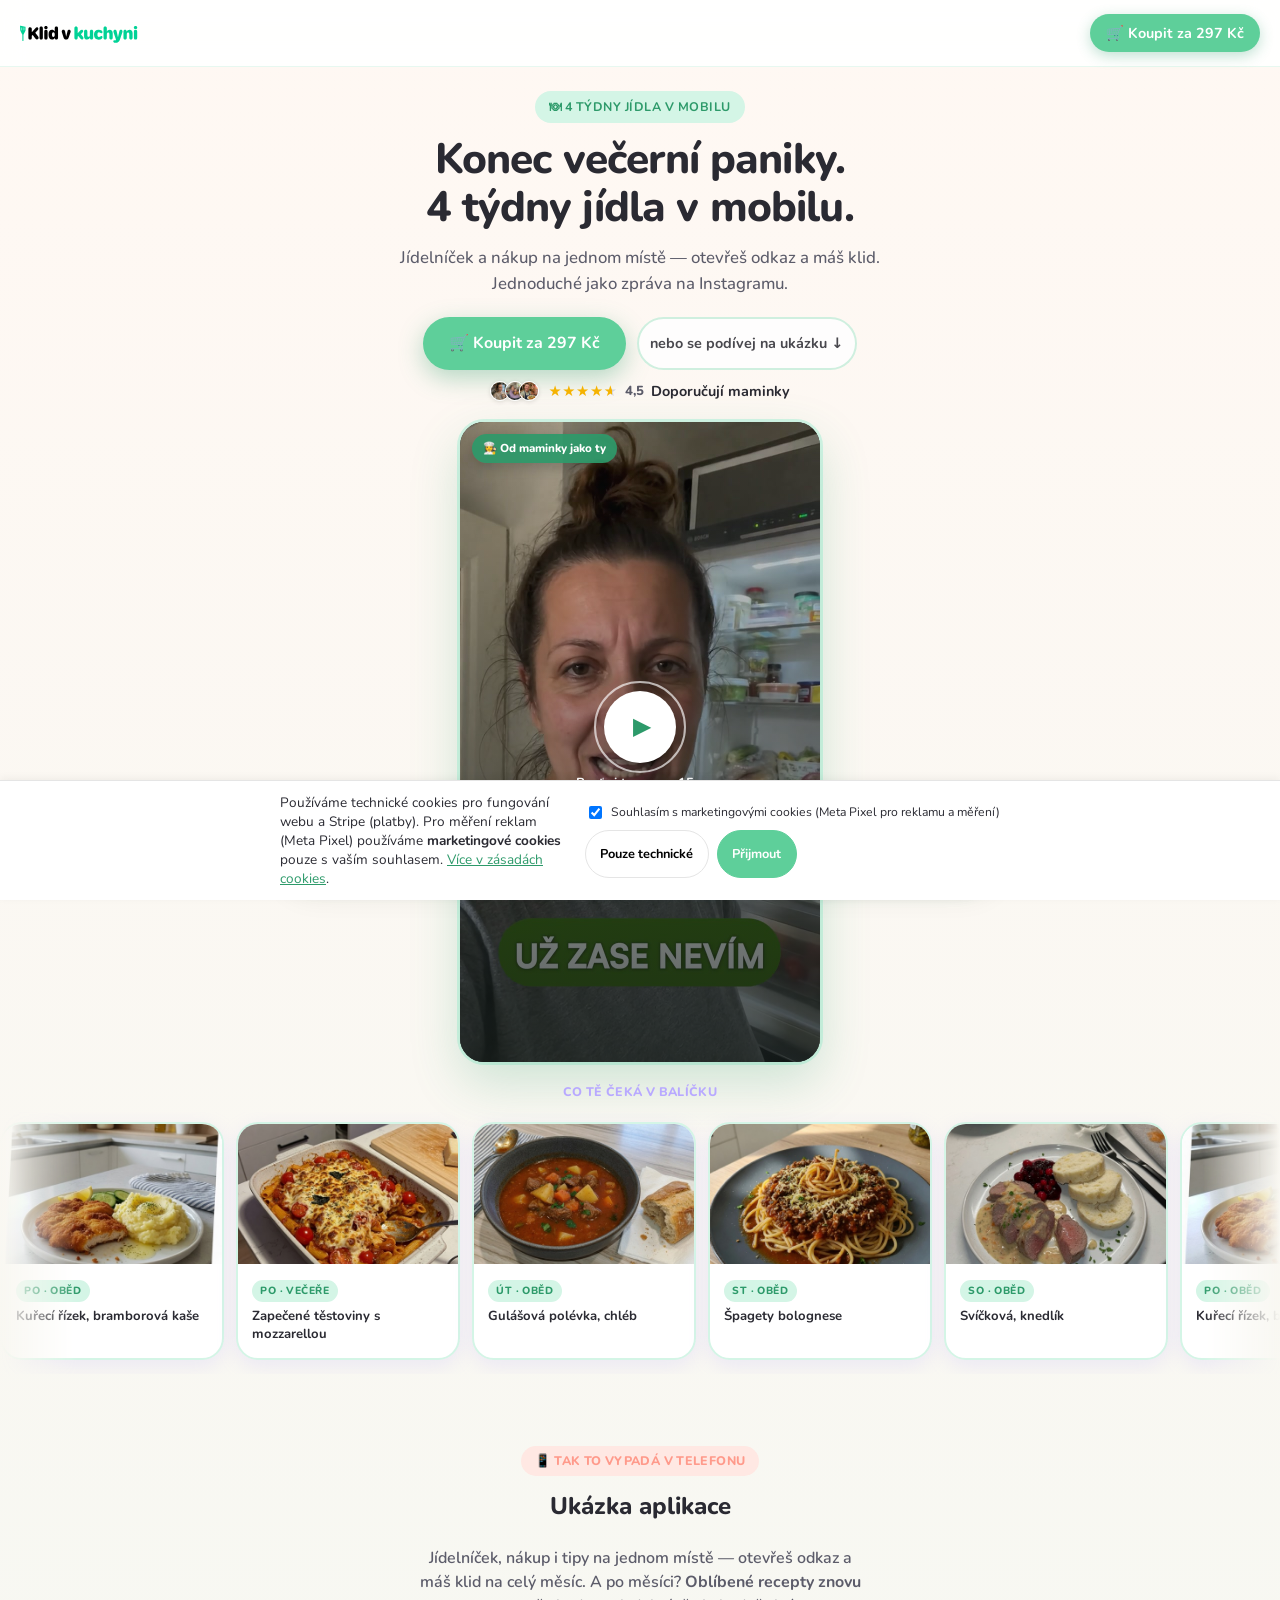
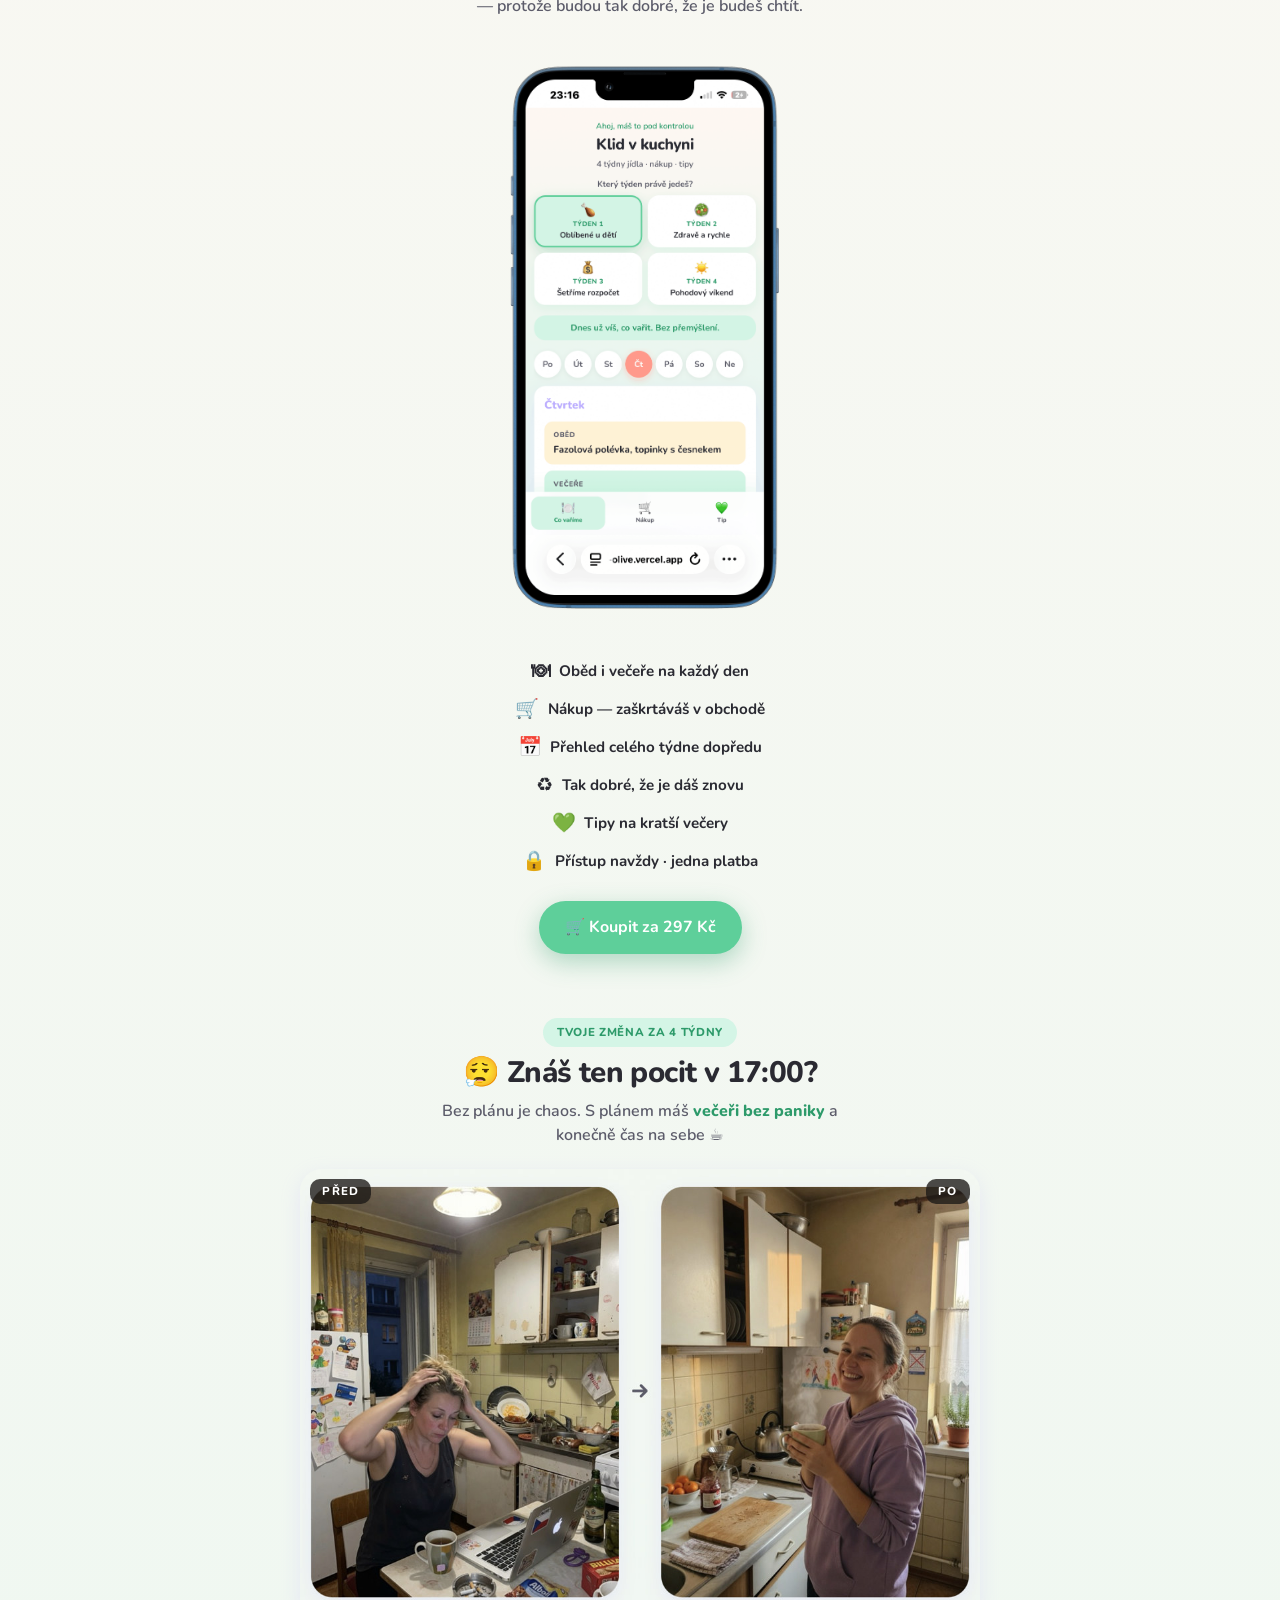
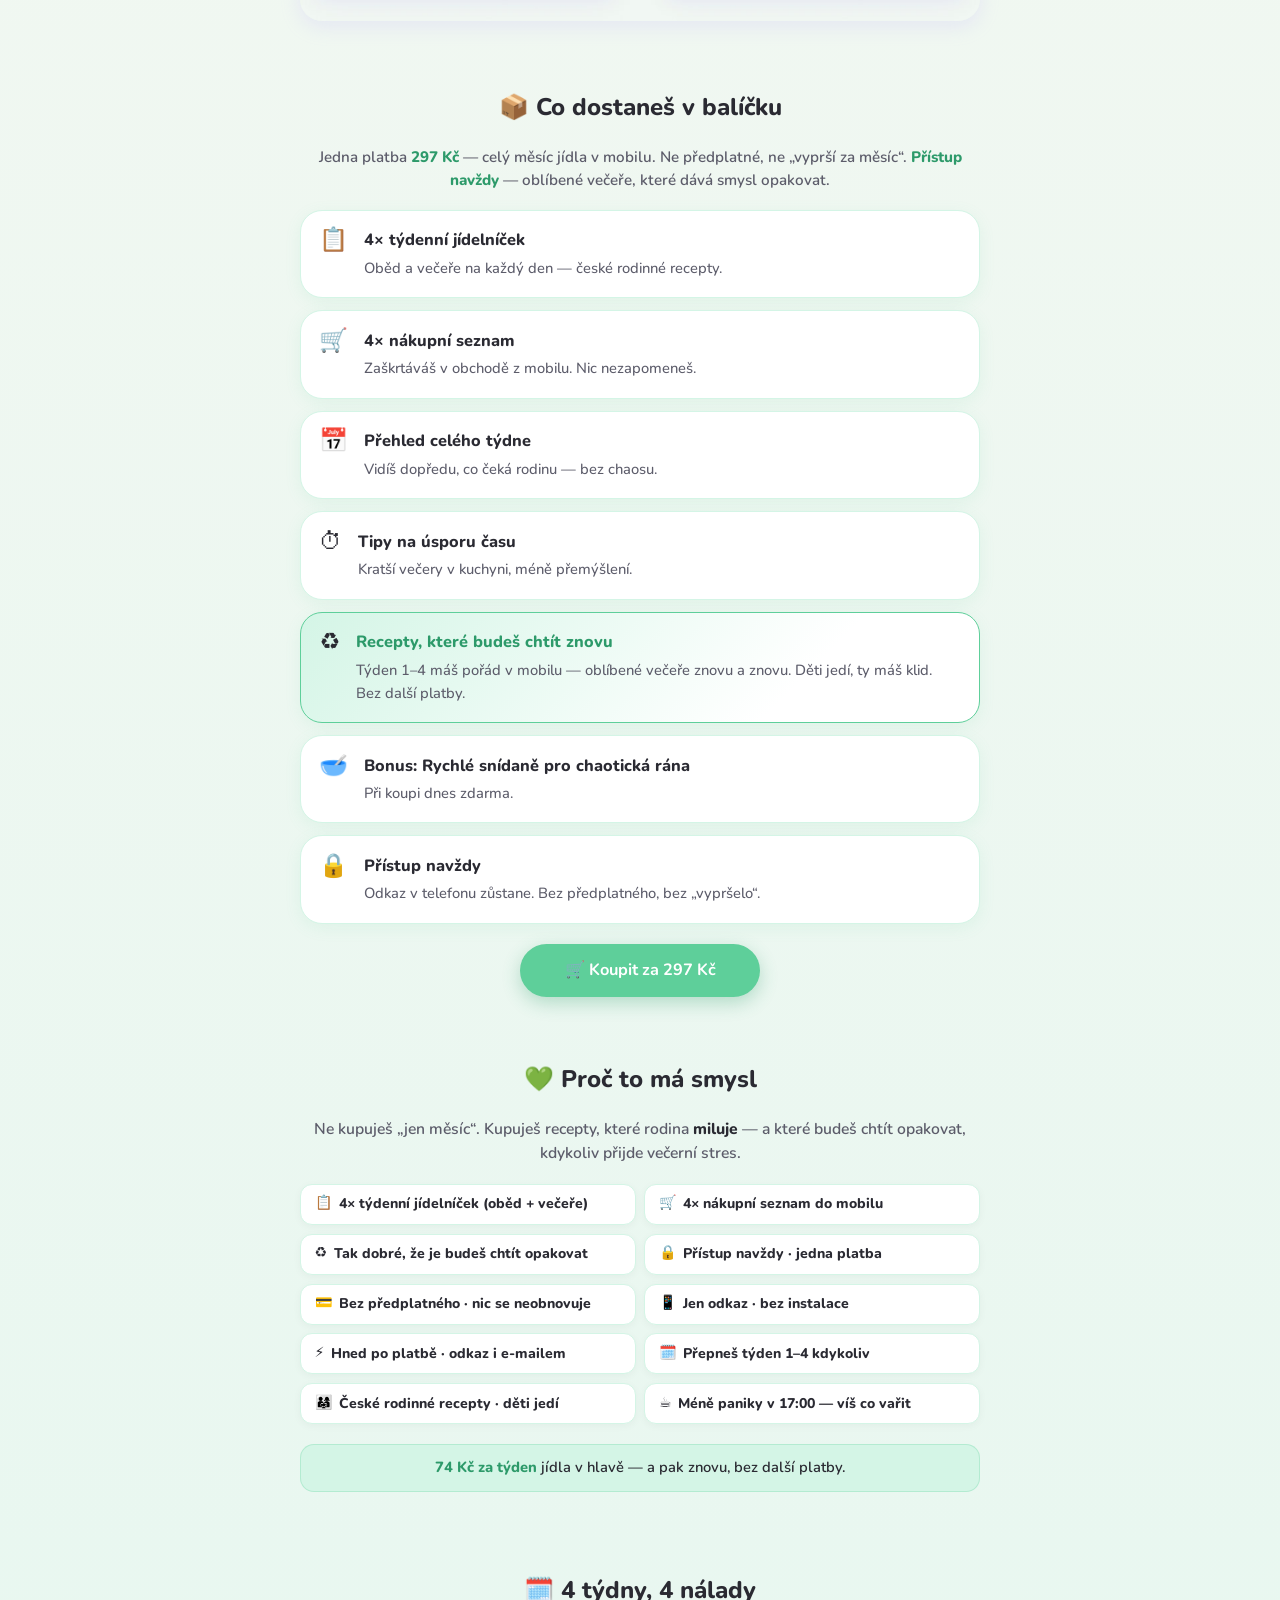
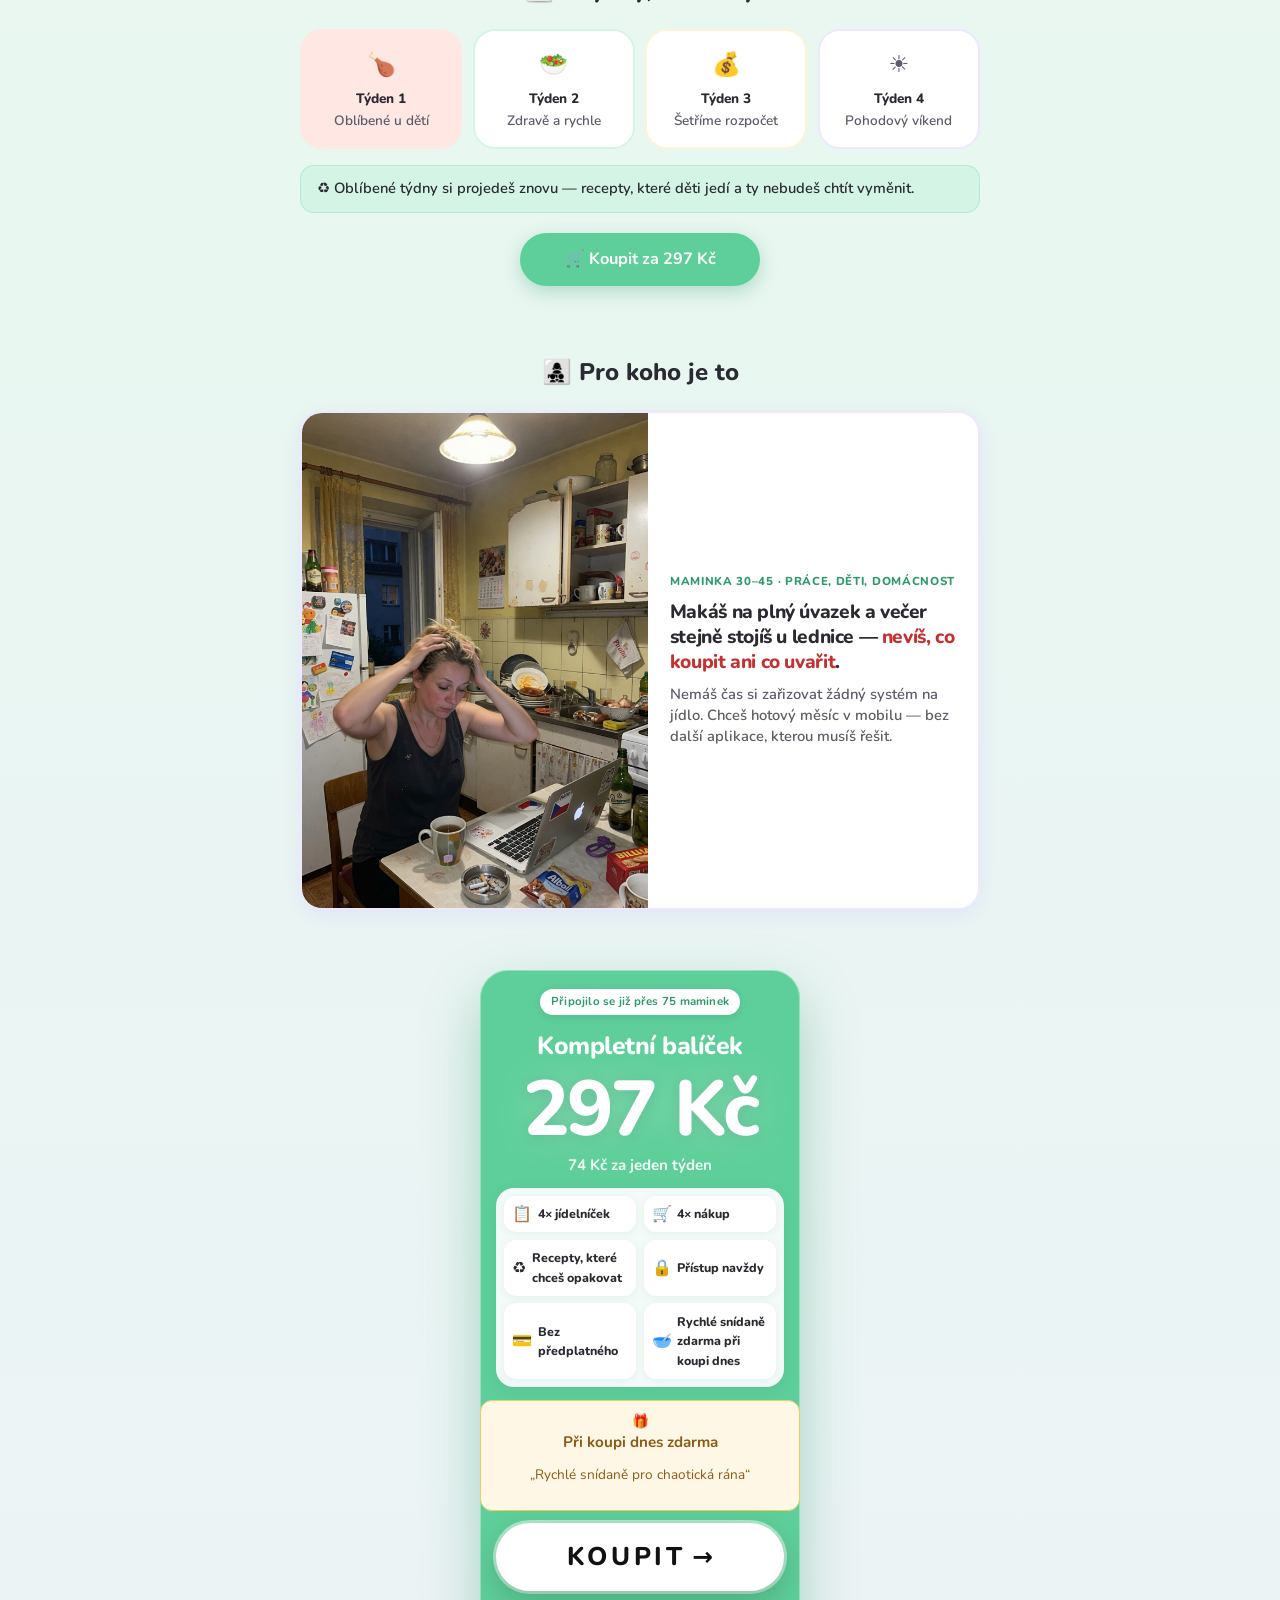
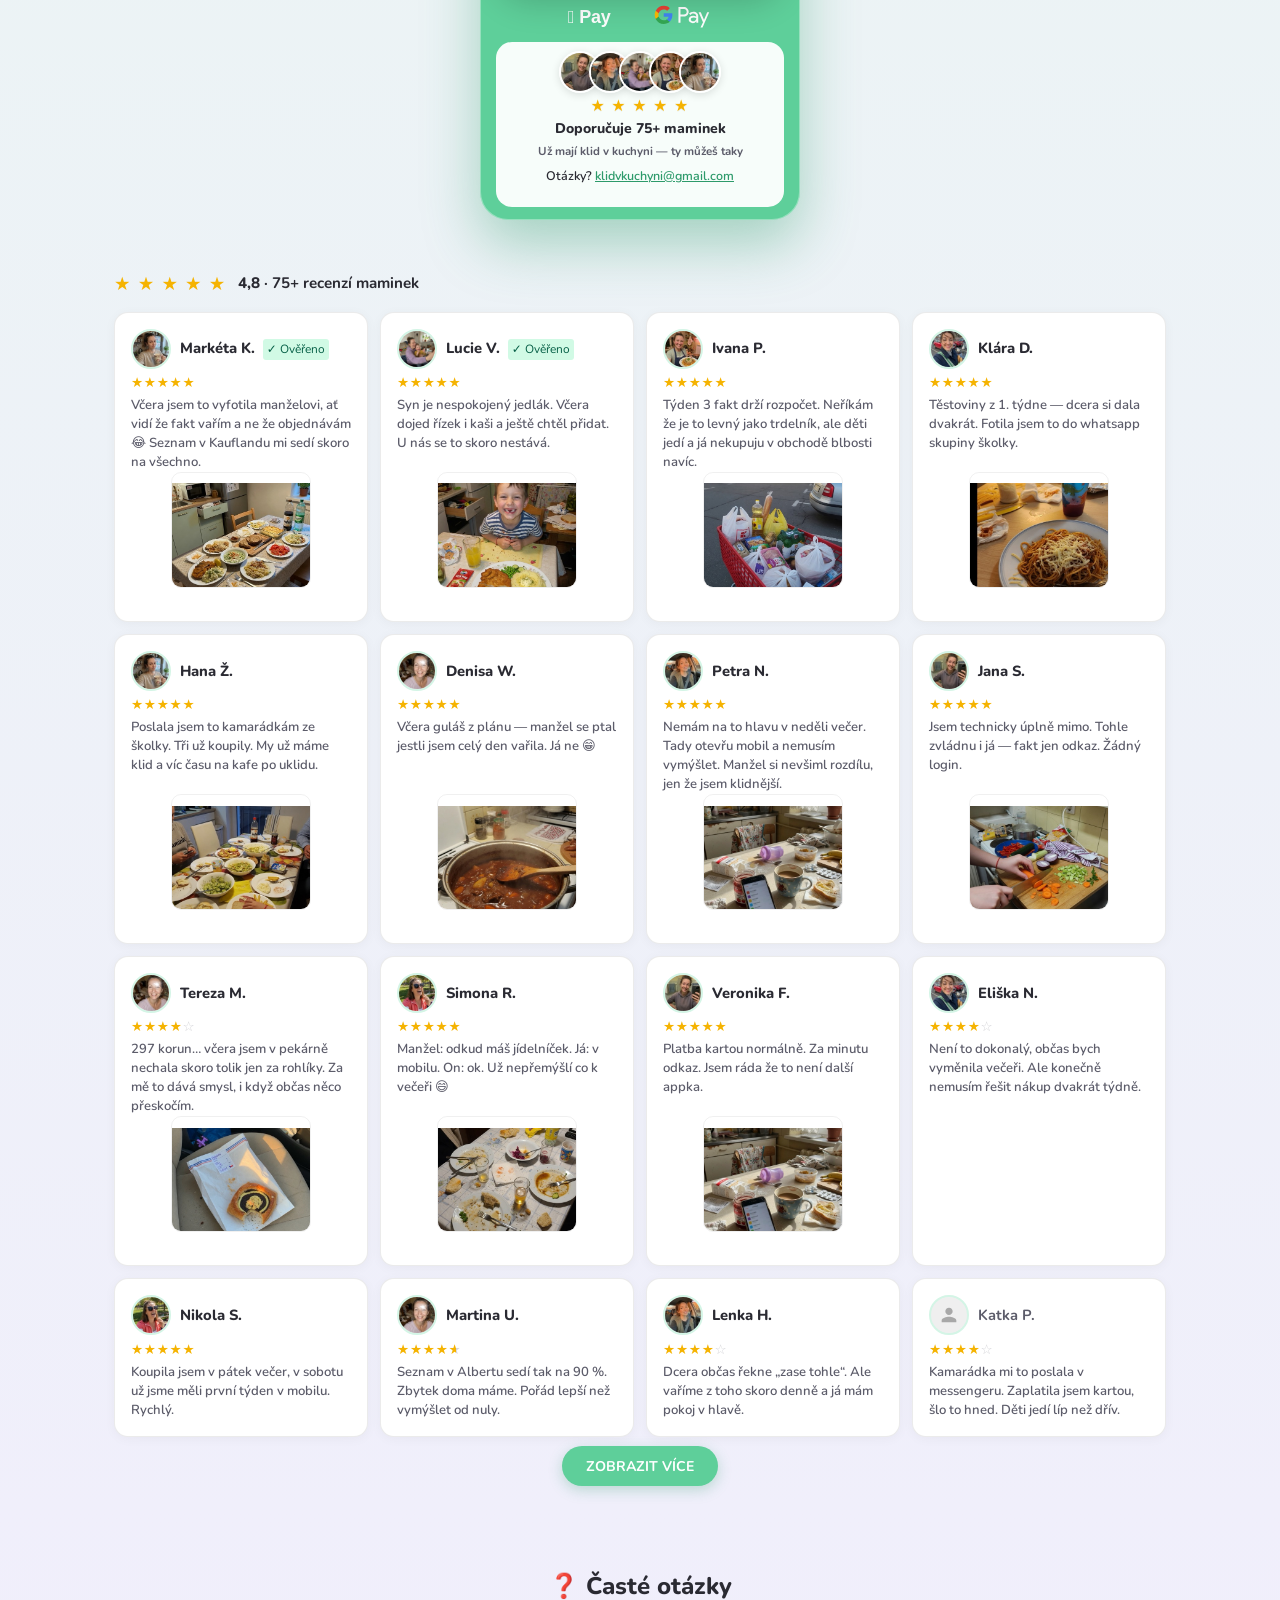
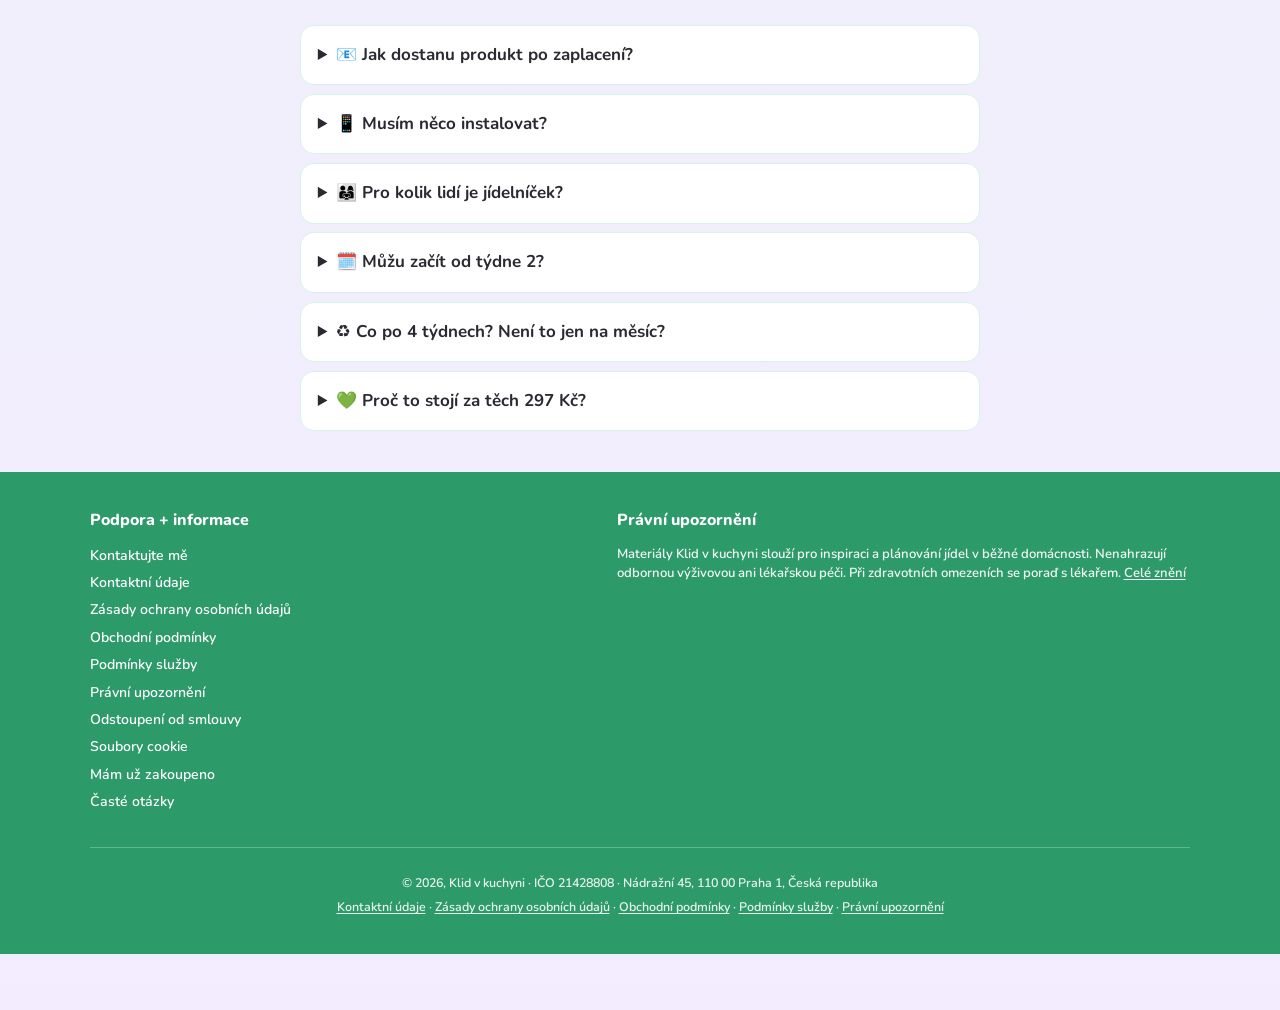
==== index.html @ 14d8c9ce "Fix Meta Pixel InitiateCheckout: now fires on KOUPIT click (before Stripe redirect) with value/curre" ====
<!DOCTYPE html>
<html lang="cs">
  <head>
    <meta charset="UTF-8" />
    <meta name="viewport" content="width=device-width, initial-scale=1" />
    <meta
      name="description"
      content="4týdenní rodinný jídelníček s nákupními seznamy. Recepty, které budeš chtít opakovat — přístup navždy. Jedna platba."
    />
    <meta property="og:title" content="Klid v kuchyni — 4 týdny jídla bez stresu" />
    <meta
      property="og:description"
      content="Jídelníček + nákup v telefonu. Recepty tak dobré, že je budeš chtít opakovat. Přístup navždy."
    />
    <meta property="og:url" content="https://klidvkuchyni.cz/" />
    <meta property="og:image" content="https://klidvkuchyni.cz/images/hero-food.jpg" />
    <meta property="og:type" content="website" />
    <meta name="theme-color" content="#2d9a6a" />
    <!-- Favicon - green spatula icon -->
    <link rel="icon" href="images/favicon-32x32.png" sizes="32x32" type="image/png" />
    <link rel="icon" href="images/favicon-16x16.png" sizes="16x16" type="image/png" />
    <link rel="apple-touch-icon" href="images/apple-touch-icon.png" sizes="180x180" />
    <!-- PWA / Android icons -->
    <link rel="icon" href="images/android-chrome-192x192.png" sizes="192x192" type="image/png" />
    <link rel="icon" href="images/android-chrome-512x512.png" sizes="512x512" type="image/png" />
    <title>Klid v kuchyni — 4týdenní jídelníček pro rodinu</title>
    <link rel="stylesheet" href="site.css" />
    <script src="tracking.js" defer></script>
  </head>
  <body>
    <div class="site-top" id="site-top">
      <header class="nav">
        <a class="nav__logo" href="./" aria-label="Klid v kuchyni — domů">
          <img class="nav__logo-img" src="images/logo.svg" alt="Klid v kuchyni" width="132" height="24" decoding="async" />
        </a>
        <a class="nav__cta" href="#koupit">🛒 Koupit za 297 Kč</a>
      </header>
    </div>

    <main>
      <section class="hero">
        <p class="hero__badge">🍽 4 týdny jídla v mobilu</p>
        <h1 class="hero__title">
          Konec večerní paniky.<br />
          4 týdny jídla v mobilu.
        </h1>
        <p class="hero__lead">
          Jídelníček a nákup na jednom místě — otevřeš odkaz a máš klid. Jednoduché jako zpráva na
          Instagramu.
        </p>
        <div class="hero__actions">
          <a class="btn btn--primary" id="btn-koupit-hero" href="#koupit">🛒 Koupit za 297 Kč</a>
          <a class="btn btn--ghost" href="#ukazka" style="font-size:0.85em; padding:0.5em 0.8em; opacity:0.85;">nebo se podívej na ukázku ↓</a>
        </div>
        <p class="hero__note hero__note--social" id="hero-price">
          <span class="hero__faces" aria-hidden="true">
            <img src="images/moms/avatar-05.jpg" alt="" width="20" height="20" loading="lazy" decoding="async" />
            <img src="images/moms/avatar-03.jpg" alt="" width="20" height="20" loading="lazy" decoding="async" />
            <img src="images/moms/avatar-04.jpg" alt="" width="20" height="20" loading="lazy" decoding="async" />
          </span>
          <span class="hero__stars" aria-label="Hodnocení 4,5 z 5">
            <span class="star--full" aria-hidden="true">★</span>
            <span class="star--full" aria-hidden="true">★</span>
            <span class="star--full" aria-hidden="true">★</span>
            <span class="star--full" aria-hidden="true">★</span>
            <span class="star--half" aria-hidden="true">★</span>
          </span>
          <span class="hero__rating-num" aria-hidden="true">4,5</span>
          <span>Doporučují maminky</span>
        </p>

        <div class="hero__video" id="hero-video">
          <video
            class="hero__video-el"
            id="hero-video-el"
            width="720"
            height="1280"
            playsinline
            preload="metadata"
            poster="images/hero-video-poster.jpg"
            aria-label="Krátké video — jak Klid v kuchyni funguje"
          >
            <source src="images/hero-video.mp4" type="video/mp4" />
          </video>
          <div class="hero__video-overlay" id="hero-video-overlay">
            <span class="hero__video-tag">👩‍🍳 Od maminky jako ty</span>
            <button type="button" class="hero__video-play" id="hero-video-play" aria-label="Přehrát video">
              <span class="hero__video-play-ring" aria-hidden="true"></span>
              <span class="hero__video-play-icon" aria-hidden="true">▶</span>
            </button>
            <p class="hero__video-hint">Pusť si to — cca 15 s</p>
          </div>
        </div>

        <div class="hero__meals" id="hero-meals" aria-label="Posuvník jídel z balíčku">
          <p class="hero__meals-kicker">Co tě čeká v balíčku</p>
          <div class="hero-meals-slider" id="hero-meals-slider">
            <div class="hero-meals-slider__viewport">
              <div class="hero-meals-slider__track" id="hero-meals-track">
                <article class="hero-meals-card" data-index="0">
                  <img src="images/meals/meal-rizek.jpg" alt="Kuřecí řízek s bramborovou kaší" width="320" height="240" loading="lazy" decoding="async" />
                  <div class="hero-meals-card__body">
                    <span class="hero-meals-card__when">Po · oběd</span>
                    <p class="hero-meals-card__name">Kuřecí řízek, bramborová kaše</p>
                  </div>
                </article>
                <article class="hero-meals-card" data-index="1">
                  <img src="images/meals/meal-pasta-zapek.jpg" alt="Zapečené těstoviny s mozzarellou" width="320" height="240" loading="lazy" decoding="async" />
                  <div class="hero-meals-card__body">
                    <span class="hero-meals-card__when">Po · večeře</span>
                    <p class="hero-meals-card__name">Zapečené těstoviny s mozzarellou</p>
                  </div>
                </article>
                <article class="hero-meals-card" data-index="2">
                  <img src="images/meals/meal-gulas-polivka.jpg" alt="Gulášová polévka" width="320" height="240" loading="lazy" decoding="async" />
                  <div class="hero-meals-card__body">
                    <span class="hero-meals-card__when">Út · oběd</span>
                    <p class="hero-meals-card__name">Gulášová polévka, chléb</p>
                  </div>
                </article>
                <article class="hero-meals-card" data-index="3">
                  <img src="images/meals/meal-bolognese.jpg" alt="Špagety bolognese" width="320" height="240" loading="lazy" decoding="async" />
                  <div class="hero-meals-card__body">
                    <span class="hero-meals-card__when">St · oběd</span>
                    <p class="hero-meals-card__name">Špagety bolognese</p>
                  </div>
                </article>
                <article class="hero-meals-card" data-index="4">
                  <img src="images/meals/meal-svickova.jpg" alt="Svíčková s knedlíkem" width="320" height="240" loading="lazy" decoding="async" />
                  <div class="hero-meals-card__body">
                    <span class="hero-meals-card__when">So · oběd</span>
                    <p class="hero-meals-card__name">Svíčková, knedlík</p>
                  </div>
                </article>
              </div>
            </div>
          </div>
        </div>
      </section>

      <section class="demo" id="ukazka">
        <p class="demo__badge">📱 Tak to vypadá v telefonu</p>
        <h2 class="section-title">Ukázka aplikace</h2>
        <p class="demo__lead">
          Jídelníček, nákup i tipy na jednom místě — otevřeš odkaz a máš klid na celý měsíc. A po
          měsíci? <strong>Oblíbené recepty znovu</strong> — protože budou tak dobré, že je budeš chtít.
        </p>
        <div class="demo__device">
          <img
            class="demo__mockup"
            src="images/app-ukazka.png"
            alt="Ukázka aplikace Klid v kuchyni"
            width="1571"
            height="2932"
            loading="lazy"
            decoding="async"
          />
        </div>
        <ul class="demo__features">
          <li><span aria-hidden="true">🍽</span> Oběd i večeře na každý den</li>
          <li><span aria-hidden="true">🛒</span> Nákup — zaškrtáváš v obchodě</li>
          <li><span aria-hidden="true">📅</span> Přehled celého týdne dopředu</li>
          <li><span aria-hidden="true">♻️</span> Tak dobré, že je dáš znovu</li>
          <li><span aria-hidden="true">💚</span> Tipy na kratší večery</li>
          <li><span aria-hidden="true">🔒</span> Přístup navždy · jedna platba</li>
        </ul>
        <div class="demo__actions">
          <a class="btn btn--primary" href="#koupit">🛒 Koupit za 297 Kč</a>
        </div>
      </section>

      <section class="transform">
        <p class="transform__kicker">Tvoje změna za 4 týdny</p>
        <h2 class="transform__title">😮‍💨 Znáš ten pocit v 17:00?</h2>
        <p class="transform__lead">
          Bez plánu je chaos. S plánem máš <strong>večeři bez paniky</strong> a konečně čas na sebe ☕
        </p>
        <figure class="transform__compare">
          <img
            src="images/before-after.jpg"
            alt="Před a po — zmatená maminka v chaosu versus klidná maminka v uklizené kuchyni"
            width="1024"
            height="680"
            loading="lazy"
          />
          <span class="transform__badge transform__badge--before">PŘED</span>
          <span class="transform__badge transform__badge--after">PO</span>
        </figure>
      </section>

      <section class="bundle" id="balicek">
        <h2 class="section-title">📦 Co dostaneš v balíčku</h2>
        <p class="bundle__intro">
          Jedna platba <strong>297 Kč</strong> — celý měsíc jídla v mobilu. Ne předplatné, ne
          „vyprší za měsíc“. <strong>Přístup navždy</strong> — oblíbené večeře, které dává smysl opakovat.
        </p>
        <ul class="bundle__list">
          <li class="bundle__item">
            <span class="bundle__icon" aria-hidden="true">📋</span>
            <div>
              <h3>4× týdenní jídelníček</h3>
              <p>Oběd a večeře na každý den — české rodinné recepty.</p>
            </div>
          </li>
          <li class="bundle__item">
            <span class="bundle__icon" aria-hidden="true">🛒</span>
            <div>
              <h3>4× nákupní seznam</h3>
              <p>Zaškrtáváš v obchodě z mobilu. Nic nezapomeneš.</p>
            </div>
          </li>
          <li class="bundle__item">
            <span class="bundle__icon" aria-hidden="true">📅</span>
            <div>
              <h3>Přehled celého týdne</h3>
              <p>Vidíš dopředu, co čeká rodinu — bez chaosu.</p>
            </div>
          </li>
          <li class="bundle__item">
            <span class="bundle__icon" aria-hidden="true">⏱</span>
            <div>
              <h3>Tipy na úsporu času</h3>
              <p>Kratší večery v kuchyni, méně přemýšlení.</p>
            </div>
          </li>
          <li class="bundle__item bundle__item--highlight">
            <span class="bundle__icon" aria-hidden="true">♻️</span>
            <div>
              <h3>Recepty, které budeš chtít znovu</h3>
              <p>
                Týden 1–4 máš pořád v mobilu — oblíbené večeře znovu a znovu. Děti jedí, ty máš klid.
                Bez další platby.
              </p>
            </div>
          </li>
          <li class="bundle__item">
            <span class="bundle__icon" aria-hidden="true">🥣</span>
            <div>
              <h3>Bonus: Rychlé snídaně pro chaotická rána</h3>
              <p>Při koupi dnes zdarma.</p>
            </div>
          </li>
          <li class="bundle__item">
            <span class="bundle__icon" aria-hidden="true">🔒</span>
            <div>
              <h3>Přístup navždy</h3>
              <p>Odkaz v telefonu zůstane. Bez předplatného, bez „vypršelo“.</p>
            </div>
          </li>
        </ul>

        <div class="section-cta">
          <a href="#koupit" class="btn btn--primary section-cta__btn">🛒 Koupit za 297 Kč</a>
        </div>
      </section>

      <section class="benefits" id="vyhody">
        <h2 class="section-title">💚 Proč to má smysl</h2>
        <p class="benefits__lead">
          Ne kupuješ „jen měsíc“. Kupuješ recepty, které rodina <strong>miluje</strong> — a které
          budeš chtít opakovat, kdykoliv přijde večerní stres.
        </p>
        <ul class="perks-grid perks-grid--full" aria-label="Všechny výhody balíčku">
          <li><span aria-hidden="true">📋</span> 4× týdenní jídelníček (oběd + večeře)</li>
          <li><span aria-hidden="true">🛒</span> 4× nákupní seznam do mobilu</li>
          <li><span aria-hidden="true">♻️</span> Tak dobré, že je budeš chtít opakovat</li>
          <li><span aria-hidden="true">🔒</span> Přístup navždy · jedna platba</li>
          <li><span aria-hidden="true">💳</span> Bez předplatného · nic se neobnovuje</li>
          <li><span aria-hidden="true">📱</span> Jen odkaz · bez instalace</li>
          <li><span aria-hidden="true">⚡</span> Hned po platbě · odkaz i e-mailem</li>
          <li><span aria-hidden="true">🗓️</span> Přepneš týden 1–4 kdykoliv</li>
          <li><span aria-hidden="true">👨‍👩‍👧</span> České rodinné recepty · děti jedí</li>
          <li><span aria-hidden="true">☕</span> Méně paniky v 17:00 — víš co vařit</li>
        </ul>
        <p class="value-note value-note--center">
          <strong>74 Kč za týden</strong> jídla v hlavě — a pak znovu, bez další platby.
        </p>
      </section>

      <section class="weeks-preview">
        <h2 class="section-title">🗓️ 4 týdny, 4 nálady</h2>
        <div class="weeks-preview__grid">
          <article class="week-chip"><span>🍗</span><strong>Týden 1</strong>Oblíbené u dětí</article>
          <article class="week-chip"><span>🥗</span><strong>Týden 2</strong>Zdravě a rychle</article>
          <article class="week-chip"><span>💰</span><strong>Týden 3</strong>Šetříme rozpočet</article>
          <article class="week-chip"><span>☀️</span><strong>Týden 4</strong>Pohodový víkend</article>
        </div>
        <p class="weeks-preview__foot value-note">
          ♻️ Oblíbené týdny si projedeš znovu — recepty, které děti jedí a ty nebudeš chtít vyměnit.
        </p>

        <div class="section-cta">
          <a href="#koupit" class="btn btn--primary section-cta__btn">🛒 Koupit za 297 Kč</a>
        </div>
      </section>

      <section class="for-who" id="pro-koho">
        <h2 class="section-title">👩‍👧‍👦 Pro koho je to</h2>
        <div class="for-who__card">
          <figure class="for-who__photo">
            <img
              src="images/mom-stressed.jpg"
              alt="Vytížená maminka po práci v kuchyni — neví, co koupit a co uvařit"
              width="600"
              height="400"
              loading="lazy"
            />
          </figure>
          <div class="for-who__body">
            <p class="for-who__kicker">Maminka 30–45 · práce, děti, domácnost</p>
            <p class="for-who__headline">
              Makáš na plný úvazek a večer stejně stojíš u lednice — <em>nevíš, co koupit ani co
              uvařit</em>.
            </p>
            <p class="for-who__text">
              Nemáš čas si zařizovat žádný systém na jídlo. Chceš hotový měsíc v mobilu — bez další
              aplikace, kterou musíš řešit.
            </p>
          </div>
        </div>
      </section>

      <section class="pricing" id="koupit" aria-labelledby="pricing-heading">
        <div class="pricing__card">
          <div class="pricing__hero">
            <p class="pricing__urgency">Připojilo se již přes 75 maminek</p>
            <h2 class="pricing__title" id="pricing-heading">Kompletní balíček</h2>
            <p class="pricing__price" id="pricing-price">297 Kč</p>
            <p class="pricing__perweek" id="pricing-perweek">74 Kč za jeden týden</p>
          </div>

          <div class="pricing__perks-panel">
            <ul class="pricing__perks" aria-label="Co dostaneš">
              <li><span class="pricing__perk-ico" aria-hidden="true">📋</span> 4× jídelníček</li>
              <li><span class="pricing__perk-ico" aria-hidden="true">🛒</span> 4× nákup</li>
              <li><span class="pricing__perk-ico" aria-hidden="true">♻️</span> Recepty, které chceš opakovat</li>
              <li><span class="pricing__perk-ico" aria-hidden="true">🔒</span> Přístup navždy</li>
              <li><span class="pricing__perk-ico" aria-hidden="true">💳</span> Bez předplatného</li>
              <li><span class="pricing__perk-ico" aria-hidden="true">🥣</span> Rychlé snídaně zdarma při koupi dnes</li>
            </ul>
          </div>

          <!-- Bonus - simple and clean (bez countdownu) -->
          <div class="pricing__bonus">
            <div class="pricing__bonus__top">
              <span class="pricing__bonus__icon" aria-hidden="true">🎁</span>
              <strong>Při koupi dnes zdarma</strong>
            </div>
            <p class="pricing__bonus__name">„Rychlé snídaně pro chaotická rána“</p>
          </div>

          <a class="btn btn--full btn--buy" id="btn-koupit" href="#">
            <span class="btn--buy__shine" aria-hidden="true"></span>
            <span class="btn--buy__label">KOUPIT</span>
            <span class="btn--buy__arrow" aria-hidden="true">→</span>
          </a>

          <!-- Payment trust: SVG logos with white text (bílé texty) on green bg -->
          <div class="pricing__payment-trust">
            <div class="pay-badges">
              <!-- Apple Pay white text version -->
              <svg width="72" height="26" viewBox="0 0 72 26" fill="none" xmlns="http://www.w3.org/2000/svg" aria-label="Apple Pay">
                <text x="1" y="20" font-family="-apple-system, BlinkMacSystemFont, 'Segoe UI', Roboto, sans-serif" font-size="18" font-weight="700" fill="#ffffff" letter-spacing="-.01em"> Pay</text>
              </svg>

              <!-- Google Pay from provided SVG, text made white -->
              <svg width="62" height="26" viewBox="0 0 80 38.1" style="enable-background:new 0 0 80 38.1;" aria-label="Google Pay">
                <style type="text/css">
                  .st0{fill:#ffffff;}
                  .st1{fill:#4285F4;}
                  .st2{fill:#34A853;}
                  .st3{fill:#FBBC04;}
                  .st4{fill:#EA4335;}
                </style>
                <path class="st0" d="M37.8,19.7V29h-3V6h7.8c1.9,0,3.7,0.7,5.1,2c1.4,1.2,2.1,3,2.1,4.9c0,1.9-0.7,3.6-2.1,4.9c-1.4,1.3-3.1,2-5.1,2 L37.8,19.7L37.8,19.7z M37.8,8.8v8h5c1.1,0,2.2-0.4,2.9-1.2c1.6-1.5,1.6-4,0.1-5.5c0,0-0.1-0.1-0.1-0.1c-0.8-0.8-1.8-1.3-2.9-1.2 L37.8,8.8L37.8,8.8z"/>
                <path class="st0" d="M56.7,12.8c2.2,0,3.9,0.6,5.2,1.8s1.9,2.8,1.9,4.8V29H61v-2.2h-0.1c-1.2,1.8-2.9,2.7-4.9,2.7 c-1.7,0-3.2-0.5-4.4-1.5c-1.1-1-1.8-2.4-1.8-3.9c0-1.6,0.6-2.9,1.8-3.9c1.2-1,2.9-1.4,4.9-1.4c1.8,0,3.2,0.3,4.3,1v-0.7 c0-1-0.4-2-1.2-2.6c-0.8-0.7-1.8-1.1-2.9-1.1c-1.7,0-3,0.7-3.9,2.1l-2.6-1.6C51.8,13.8,53.9,12.8,56.7,12.8z M52.9,24.2 c0,0.8,0.4,1.5,1,1.9c0.7,0.5,1.5,0.8,2.3,0.8c1.2,0,2.4-0.5,3.3-1.4c1-0.9,1.5-2,1.5-3.2c-0.9-0.7-2.2-1.1-3.9-1.1 c-1.2,0-2.2,0.3-3,0.9C53.3,22.6,52.9,23.3,52.9,24.2z"/>
                <path class="st0" d="M80,13.3l-9.9,22.7h-3l3.7-7.9l-6.5-14.7h3.2l4.7,11.3h0.1l4.6-11.3H80z"/>
                <path class="st1" d="M25.9,17.7c0-0.9-0.1-1.8-0.2-2.7H13.2v5.1h7.1c-0.3,1.6-1.2,3.1-2.6,4v3.3H22C24.5,25.1,25.9,21.7,25.9,17.7z"/>
                <path class="st2" d="M13.2,30.6c3.6,0,6.6-1.2,8.8-3.2l-4.3-3.3c-1.2,0.8-2.7,1.3-4.5,1.3c-3.4,0-6.4-2.3-7.4-5.5H1.4v3.4 C3.7,27.8,8.2,30.6,13.2,30.6z"/>
                <path class="st3" d="M5.8,19.9c-0.6-1.6-0.6-3.4,0-5.1v-3.4H1.4c-1.9,3.7-1.9,8.1,0,11.9L5.8,19.9z"/>
                <path class="st4" d="M13.2,9.4c1.9,0,3.7,0.7,5.1,2l0,0l3.8-3.8c-2.4-2.2-5.6-3.5-8.8-3.4c-5,0-9.6,2.8-11.8,7.3l4.4,3.4 C6.8,11.7,9.8,9.4,13.2,9.4z"/>
              </svg>
            </div>
          </div>

          <div class="pricing__social">
            <ul class="pricing__avatars" aria-hidden="true">
              <li><img src="images/moms/avatar-01.jpg" alt="" width="80" height="80" loading="lazy" /></li>
              <li><img src="images/moms/avatar-02.jpg" alt="" width="80" height="80" loading="lazy" /></li>
              <li><img src="images/moms/avatar-03.jpg" alt="" width="80" height="80" loading="lazy" /></li>
              <li><img src="images/moms/avatar-04.jpg" alt="" width="80" height="80" loading="lazy" /></li>
              <li><img src="images/moms/avatar-05.jpg" alt="" width="80" height="80" loading="lazy" /></li>
            </ul>
            <div class="pricing__social-copy">
              <p class="pricing__stars" aria-label="Hodnocení 5 z 5">
                <span aria-hidden="true">★</span>
                <span aria-hidden="true">★</span>
                <span aria-hidden="true">★</span>
                <span aria-hidden="true">★</span>
                <span aria-hidden="true">★</span>
              </p>
              <p class="pricing__social-text">
                <strong>Doporučuje 75+ maminek</strong>
                <span>Už mají klid v kuchyni — ty můžeš taky</span>
              </p>
              <p class="pricing__contact">
                Otázky? <a href="mailto:klidvkuchyni@gmail.com">klidvkuchyni@gmail.com</a>
              </p>
            </div>
          </div>

        </div>
      </section>

      <section class="reviews" id="recenze" aria-labelledby="reviews-heading">
        <div class="reviews__head">
          <div class="reviews__summary">
            <p class="reviews__stars" id="reviews-heading" aria-label="Hodnocení 5 z 5">
              <span aria-hidden="true">★</span>
              <span aria-hidden="true">★</span>
              <span aria-hidden="true">★</span>
              <span aria-hidden="true">★</span>
              <span aria-hidden="true">★</span>
            </p>
            <p class="reviews__count"><strong>4,8</strong> · 75+ recenzí maminek</p>
          </div>
        </div>

        <!-- Additional volume proof - small name + stars cards integrated normally at the top -->
        <div class="reviews__grid" id="reviews-grid">
            <article class="review-card">
              <header class="review-card__head">
                <img class="review-card__avatar" src="images/moms/avatar-05.jpg" alt="" width="40" height="40" loading="lazy" />
                <div class="review-card__who">
                  <strong>Markéta K.</strong> <span style="font-size:0.7em; background:#d1fae5; color:#065f46; padding:1px 4px; border-radius:3px;">✓ Ověřeno</span>
                </div>
              </header>
              <p class="review-card__stars" aria-hidden="true">★★★★★</p>
              <p class="review-card__text">
                Včera jsem to vyfotila manželovi, ať vidí že fakt vařím a ne že objednávám 😂 Seznam v
                Kauflandu mi sedí skoro na všechno.
              </p>
              <figure class="review-card__photo">
                <img src="images/reviews/review-meal-table.jpg" alt="Večeře doma" loading="lazy" />
              </figure>
            </article>

            <article class="review-card">
              <header class="review-card__head">
                <img class="review-card__avatar" src="images/moms/avatar-03.jpg" alt="" width="40" height="40" loading="lazy" />
                <div class="review-card__who">
                  <strong>Lucie V.</strong> <span style="font-size:0.7em; background:#d1fae5; color:#065f46; padding:1px 4px; border-radius:3px;">✓ Ověřeno</span>
                </div>
              </header>
              <p class="review-card__stars" aria-hidden="true">★★★★★</p>
              <p class="review-card__text">
                Syn je nespokojený jedlák. Včera dojed řízek i kaši a ještě chtěl přidat. U nás se to
                skoro nestává.
              </p>
              <figure class="review-card__photo">
                <img src="images/reviews/review-kid-rizek.jpg" alt="Dítě u oběda" loading="lazy" />
              </figure>
            </article>

            <article class="review-card">
              <header class="review-card__head">
                <img class="review-card__avatar" src="images/moms/avatar-04.jpg" alt="" width="40" height="40" loading="lazy" />
                <div class="review-card__who">
                  <strong>Ivana P.</strong>
                  
                </div>
              </header>
              <p class="review-card__stars" aria-hidden="true">★★★★★</p>
              <p class="review-card__text">
                Týden 3 fakt drží rozpočet. Neříkám že je to levný jako trdelník, ale děti jedí a já
                nekupuju v obchodě blbosti navíc.
              </p>
              <figure class="review-card__photo">
                <img src="images/reviews/review-nakup-cart.jpg" alt="Nákup v košíku" loading="lazy" />
              </figure>
            </article>

            <article class="review-card">
              <header class="review-card__head">
                <img class="review-card__avatar" src="images/moms/avatar-08.jpg" alt="" width="40" height="40" loading="lazy" />
                <div class="review-card__who">
                  <strong>Klára D.</strong>
                  
                </div>
              </header>
              <p class="review-card__stars" aria-hidden="true">★★★★★</p>
              <p class="review-card__text">
                Těstoviny z 1. týdne — dcera si dala dvakrát. Fotila jsem to do whatsapp skupiny
                školky.
              </p>
              <figure class="review-card__photo">
                <img src="images/reviews/review-pasta-plate.jpg" alt="Těstoviny na talíři" loading="lazy" />
              </figure>
            </article>

            <article class="review-card">
              <header class="review-card__head">
                <img class="review-card__avatar" src="images/moms/avatar-05.jpg" alt="" width="40" height="40" loading="lazy" />
                <div class="review-card__who">
                  <strong>Hana Ž.</strong>
                  
                </div>
              </header>
              <p class="review-card__stars" aria-hidden="true">★★★★★</p>
              <p class="review-card__text">
                Poslala jsem to kamarádkám ze školky. Tři už koupily. My už máme klid a víc času na
                kafe po uklidu.
              </p>
              <figure class="review-card__photo">
                <img src="images/reviews/review-family-dinner.jpg" alt="Rodinná večeře" loading="lazy" />
              </figure>
            </article>

            <article class="review-card">
              <header class="review-card__head">
                <img class="review-card__avatar" src="images/moms/avatar-07.jpg" alt="" width="40" height="40" loading="lazy" />
                <div class="review-card__who">
                  <strong>Denisa W.</strong>
                  
                </div>
              </header>
              <p class="review-card__stars" aria-hidden="true">★★★★★</p>
              <p class="review-card__text">
                Včera guláš z plánu — manžel se ptal jestli jsem celý den vařila. Já ne 😁
              </p>
              <figure class="review-card__photo">
                <img src="images/reviews/review-varim-gulas.jpg" alt="Vaření doma" loading="lazy" />
              </figure>
            </article>

            <article class="review-card">
              <header class="review-card__head">
                <img class="review-card__avatar" src="images/moms/avatar-02.jpg" alt="" width="40" height="40" loading="lazy" />
                <div class="review-card__who">
                  <strong>Petra N.</strong>
                  
                </div>
              </header>
              <p class="review-card__stars" aria-hidden="true">★★★★★</p>
              <p class="review-card__text">
                Nemám na to hlavu v neděli večer. Tady otevřu mobil a nemusím vymýšlet. Manžel si
                nevšiml rozdílu, jen že jsem klidnější.
              </p>
              <figure class="review-card__photo">
                <img src="images/reviews/review-phone-list.jpg" alt="Jídelníček v mobilu" loading="lazy" />
              </figure>
            </article>

            <article class="review-card">
              <header class="review-card__head">
                <img class="review-card__avatar" src="images/moms/avatar-01.jpg" alt="" width="40" height="40" loading="lazy" />
                <div class="review-card__who">
                  <strong>Jana S.</strong>
                  
                </div>
              </header>
              <p class="review-card__stars" aria-hidden="true">★★★★★</p>
              <p class="review-card__text">
                Jsem technicky úplně mimo. Tohle zvládnu i já — fakt jen odkaz. Žádný login.
              </p>
              <figure class="review-card__photo">
                <img src="images/reviews/review-priprava.jpg" alt="Vaření večer" loading="lazy" />
              </figure>
            </article>

            <article class="review-card">
              <header class="review-card__head">
                <img class="review-card__avatar" src="images/moms/avatar-07.jpg" alt="" width="40" height="40" loading="lazy" />
                <div class="review-card__who">
                  <strong>Tereza M.</strong>
                  
                </div>
              </header>
              <p class="review-card__stars" aria-label="Hodnocení 4 z 5">
                <span class="star--full">★</span><span class="star--full">★</span><span class="star--full">★</span><span class="star--full">★</span><span class="star--off">☆</span>
              </p>
              <p class="review-card__text">
                297 korun… včera jsem v pekárně nechala skoro tolik jen za rohlíky. Za mě to dává
                smysl, i když občas něco přeskočím.
              </p>
              <figure class="review-card__photo">
                <img src="images/reviews/review-pekarna.jpg" alt="Nákup v pekárně" loading="lazy" />
              </figure>
            </article>

            <article class="review-card">
              <header class="review-card__head">
                <img class="review-card__avatar" src="images/moms/avatar-06.jpg" alt="" width="40" height="40" loading="lazy" />
                <div class="review-card__who">
                  <strong>Simona R.</strong>
                  
                </div>
              </header>
              <p class="review-card__stars" aria-hidden="true">★★★★★</p>
              <p class="review-card__text">
                Manžel: odkud máš jídelníček. Já: v mobilu. On: ok. Už nepřemýšlí co k večeři 😄
              </p>
              <figure class="review-card__photo">
                <img src="images/reviews/review-snadne-dojedli.jpg" alt="Po večeři doma" loading="lazy" />
              </figure>
            </article>

            <article class="review-card">
              <header class="review-card__head">
                <img class="review-card__avatar" src="images/moms/avatar-01.jpg" alt="" width="40" height="40" loading="lazy" />
                <div class="review-card__who">
                  <strong>Veronika F.</strong>
                  
                </div>
              </header>
              <p class="review-card__stars" aria-hidden="true">★★★★★</p>
              <p class="review-card__text">
                Platba kartou normálně. Za minutu odkaz. Jsem ráda že to není další appka.
              </p>
              <figure class="review-card__photo">
                <img src="images/reviews/review-phone-list.jpg" alt="Mobil v kuchyni" loading="lazy" />
              </figure>
            </article>

            <article class="review-card">
              <header class="review-card__head">
                <img class="review-card__avatar" src="images/moms/avatar-08.jpg" alt="" width="40" height="40" loading="lazy" />
                <div class="review-card__who">
                  <strong>Eliška N.</strong>
                  
                </div>
              </header>
              <p class="review-card__stars" aria-label="Hodnocení 4 z 5">
                <span class="star--full">★</span><span class="star--full">★</span><span class="star--full">★</span><span class="star--full">★</span><span class="star--off">☆</span>
              </p>
              <p class="review-card__text">
                Není to dokonalý, občas bych vyměnila večeři. Ale konečně nemusím řešit nákup dvakrát
                týdně.
              </p>
            </article>

            <article class="review-card">
              <header class="review-card__head">
                <img class="review-card__avatar" src="images/moms/avatar-06.jpg" alt="" width="40" height="40" loading="lazy" />
                <div class="review-card__who">
                  <strong>Nikola S.</strong>
                  
                </div>
              </header>
              <p class="review-card__stars" aria-hidden="true">★★★★★</p>
              <p class="review-card__text">
                Koupila jsem v pátek večer, v sobotu už jsme měli první týden v mobilu. Rychlý.
              </p>
            </article>

            <article class="review-card">
              <header class="review-card__head">
                <img class="review-card__avatar" src="images/moms/avatar-07.jpg" alt="" width="40" height="40" loading="lazy" />
                <div class="review-card__who">
                  <strong>Martina U.</strong>
                  
                </div>
              </header>
              <p class="review-card__stars" aria-label="Hodnocení 4,5 z 5">
                <span class="star--full">★</span><span class="star--full">★</span><span class="star--full">★</span><span class="star--full">★</span><span class="star--half">★</span>
              </p>
              <p class="review-card__text">
                Seznam v Albertu sedí tak na 90 %. Zbytek doma máme. Pořád lepší než vymýšlet od nuly.
              </p>
            </article>

            <article class="review-card">
              <header class="review-card__head">
                <img class="review-card__avatar" src="images/moms/avatar-02.jpg" alt="" width="40" height="40" loading="lazy" />
                <div class="review-card__who">
                  <strong>Lenka H.</strong>
                  
                </div>
              </header>
              <p class="review-card__stars" aria-label="Hodnocení 4 z 5">
                <span class="star--full">★</span><span class="star--full">★</span><span class="star--full">★</span><span class="star--full">★</span><span class="star--off">☆</span>
              </p>
              <p class="review-card__text">
                Dcera občas řekne „zase tohle“. Ale vaříme z toho skoro denně a já mám pokoj v hlavě.
              </p>
            </article>

            <article class="review-card review-card--anon">
              <header class="review-card__head">
                <span class="review-card__avatar review-card__avatar--default" aria-hidden="true">
                  <svg viewBox="0 0 24 24" width="22" height="22" aria-hidden="true">
                    <path
                      fill="currentColor"
                      d="M12 12c2.21 0 4-1.79 4-4s-1.79-4-4-4-4 1.79-4 4 1.79 4 4 4zm0 2c-2.67 0-8 1.34-8 4v2h16v-2c0-2.66-5.33-4-8-4z"
                    />
                  </svg>
                </span>
                <div class="review-card__who"><strong>Katka P.</strong></div>
              </header>
              <p class="review-card__stars" aria-label="Hodnocení 4 z 5">
                <span class="star--full">★</span><span class="star--full">★</span><span class="star--full">★</span><span class="star--full">★</span><span class="star--off">☆</span>
              </p>
              <p class="review-card__text">
                Kamarádka mi to poslala v messengeru. Zaplatila jsem kartou, šlo to hned. Děti jedí líp
                než dřív.
              </p>
            </article>



        </div>

        <!-- ZOBRAZIT VÍCE button + more full reviews in the exact same style as the ones above -->
        <button type="button" class="btn btn--primary reviews__more-btn" id="reviews-more-btn">
          ZOBRAZIT VÍCE
        </button>

        <div id="more-reviews" style="display:none;">
          <p class="reviews__more-label">A další maminky, které to mají:</p>
          <div class="reviews__more-grid">
            <!-- Additional reviews under ZOBRAZIT VÍCE: no photos (smazány), with names + verified on all, 1 sentence text -->
            <article class="review-card">
              <header class="review-card__head">
                <div class="review-card__who">
                  <strong>Markéta K.</strong>
                </div>
              </header>
              <p class="review-card__stars" aria-hidden="true">★★★★★</p>
              <p class="review-card__text">
                Konečně mám přehled a večery jsou bez stresu.
              </p>
            </article>

            <article class="review-card">
              <header class="review-card__head">
                <div class="review-card__who">
                  <strong>Lucie V.</strong>
                </div>
              </header>
              <p class="review-card__stars" aria-hidden="true">★★★★★</p>
              <p class="review-card__text">
                Děti jedí všechno a já mám klid v hlavě.
              </p>
            </article>

            <article class="review-card">
              <header class="review-card__head">
                <div class="review-card__who">
                  <strong>Ivana P.</strong>
                </div>
              </header>
              <p class="review-card__stars" aria-hidden="true">★★★★☆</p>
              <p class="review-card__text">
                Ušetřím čas i peníze v obchodě.
              </p>
            </article>

            <article class="review-card">
              <header class="review-card__head">
                <div class="review-card__who">
                  <strong>Klára D.</strong>
                </div>
              </header>
              <p class="review-card__stars" aria-hidden="true">★★★★★</p>
              <p class="review-card__text">
                Nejlepší věc pro klid v kuchyni.
              </p>
            </article>
          </div>
        </div>
      </section>

      <section class="faq" id="faq">
        <h2 class="section-title">❓ Časté otázky</h2>
        <details class="faq__item">
          <summary>📧 Jak dostanu produkt po zaplacení?</summary>
          <p>Hned tě přesměrujeme na stránku s odkazem do aplikace. Stejný odkaz přijde i e-mailem.</p>
        </details>
        <details class="faq__item">
          <summary>📱 Musím něco instalovat?</summary>
          <p>Ne. Otevřeš odkaz v prohlížeči. Na mobilu: Sdílet → Přidat na plochu.</p>
        </details>
        <details class="faq__item">
          <summary>👨‍👩‍👧 Pro kolik lidí je jídelníček?</summary>
          <p>Počítáno pro rodinu cca 4 osoby.</p>
        </details>
        <details class="faq__item">
          <summary>🗓️ Můžu začít od týdne 2?</summary>
          <p>Ano — v aplikaci přepneš Týden 1 až 4 kdykoliv.</p>
        </details>
        <details class="faq__item">
          <summary>♻️ Co po 4 týdnech? Není to jen na měsíc?</summary>
          <p>
            Ne. Odkaz a všechny 4 týdny ti zůstanou. Recepty jsou tak dobré, že je většina maminek
            <strong>chce opakovat</strong> — od Týdne 1, nebo jen oblíbené dny. Bez další platby.
          </p>
        </details>
        <details class="faq__item">
          <summary>💚 Proč to stojí za těch 297 Kč?</summary>
          <p>
            Méně večerů „co zase vařit“, méně zbytečného v obchodě, klid v hlavě. Jedna platba =
            měsíc oblíbených receptů <strong>, které budeš chtít opakovat</strong>. Cca 74 Kč za
            týden — ne jednorázovka, která zmizí.
          </p>
        </details>
      </section>
    </main>

    <div id="site-legal-footer"></div>

    <div class="sticky-bar" id="sticky-bar" role="region" aria-label="Rychlá objednávka">
      <div class="sticky-bar__inner">
        <span class="sticky-bar__icon" aria-hidden="true">🍽</span>
        <div class="sticky-bar__text">
          <strong>4 týdny jídla · přes 75 maminek celkem</strong>
          <span class="sticky-bar__sub"
            ><span id="sticky-price">297 Kč</span> jednorázově · přístup navždy</span
          >
        </div>
        <a class="btn btn--primary sticky-bar__btn" id="sticky-buy" href="#koupit">🛒 Koupit za 297 Kč</a>
      </div>
    </div>

    <div id="live-join" class="live-join" aria-live="polite">
      <img class="live-join__avatar" alt="" width="28" height="28" />
      <div class="live-join__content">
        <span class="live-join__name"></span>
        <span class="live-join__action">se právě přidala!</span>
      </div>
    </div>

    <div class="stripe-return" id="stripe-return" hidden>
      <p><strong>Právě jsi platila?</strong> Tady je tvůj jídelníček:</p>
      <a class="btn btn--primary" href="dekujeme.html">Otevřít po zaplacení</a>
    </div>

    <!-- Cookie banner with marketing consent for Meta Pixel (GDPR compliant) -->
    <div id="cookie-banner" class="cookie-banner">
      <div class="cookie-banner-inner">
        <p>
          Používáme technické cookies pro fungování webu a Stripe (platby). 
          Pro měření reklam (Meta Pixel) používáme <strong>marketingové cookies</strong> pouze s vaším souhlasem.
          <a href="cookies.html">Více v zásadách cookies</a>.
        </p>
        <div class="cookie-actions" style="flex-direction: column; align-items: flex-start; gap: 8px;">
          <label style="display:flex; align-items:center; gap:6px; font-size:0.9em;">
            <input type="checkbox" id="marketing-consent" checked />
            Souhlasím s marketingovými cookies (Meta Pixel pro reklamu a měření)
          </label>
          <div style="display:flex; gap:8px;">
            <button id="cookie-decline" class="btn">Pouze technické</button>
            <button id="cookie-accept" class="btn btn-accept">Přijmout</button>
          </div>
        </div>
      </div>
    </div>

    <script src="config.js"></script>
    <script src="site.js"></script>
    <script src="legal.js"></script>
    <script>
      (function () {
        var ref = document.referrer || "";
        if (ref.indexOf("stripe.com") !== -1 || new URLSearchParams(location.search).get("platba") === "ok") {
          document.getElementById("stripe-return").hidden = false;
        }

        // Cookie banner logic with marketing consent
        var banner = document.getElementById('cookie-banner');
        var acceptBtn = document.getElementById('cookie-accept');
        var declineBtn = document.getElementById('cookie-decline');
        var marketingCheckbox = document.getElementById('marketing-consent');

        function showBanner() {
          if (banner) banner.classList.add('show');
        }

        function hideBanner() {
          if (banner) banner.classList.remove('show');
        }

        // Check preference - support object for granular consent
        var pref = localStorage.getItem('cookie-preference');
        var consent = {};
        try { consent = JSON.parse(pref || '{}'); } catch(e) { consent = { marketing: pref === 'accepted' }; }

        if (!pref) {
          setTimeout(showBanner, 1200);
        }

        function saveConsent(marketing) {
          localStorage.setItem('cookie-preference', JSON.stringify({ marketing: !!marketing, necessary: true }));
        }

        if (acceptBtn) {
          acceptBtn.addEventListener('click', function () {
            var marketing = marketingCheckbox ? marketingCheckbox.checked : true;
            saveConsent(marketing);
            hideBanner();
            if (marketing) loadMetaPixel();
          });
        }

        if (declineBtn) {
          declineBtn.addEventListener('click', function () {
            saveConsent(false);
            hideBanner();
            // Do not load Pixel
          });
        }

        // Meta Pixel - only with explicit marketing consent
        function loadMetaPixel() {
          !function(f,b,e,v,n,t,s)
          {if(f.fbq)return;n=f.fbq=function(){n.callMethod?
          n.callMethod.apply(n,arguments):n.queue.push(arguments)};
          if(!f._fbq)f._fbq=n;n.push=n;n.loaded=!0;n.version='2.0';
          n.queue=[];t=b.createElement(e);t.async=!0;
          t.src=v;s=b.getElementsByTagName(e)[0];
          s.parentNode.insertBefore(t,s)}(window, document,'script',
          'https://connect.facebook.net/en_US/fbevents.js');
          fbq('init', '1560590635647847');
          fbq('track', 'PageView');
        }

        // Load pixel only if marketing consent was previously given
        if (consent.marketing === true) {
          loadMetaPixel();
          // Standardní ViewContent pro optimalizaci (z Meta spec)
          if (typeof fbq === 'function') {
            fbq('track', 'ViewContent');
          }
        }

        // On accept, load if marketing checked
        if (acceptBtn) {
          acceptBtn.addEventListener('click', function () {
            var marketing = marketingCheckbox ? marketingCheckbox.checked : true;
            if (marketing) {
              loadMetaPixel();
              if (typeof fbq === 'function') {
                fbq('track', 'ViewContent');
              }
            }
          }, { once: true });
        }

        // Expose global check for other scripts (site.js etc.) - must match localStorage format
        window.marketingConsent = function() {
          try {
            var pref = localStorage.getItem('cookie-preference');
            if (!pref) return false;
            var c = JSON.parse(pref);
            return !!c.marketing;
          } catch(e) {
            return pref === 'accepted';
          }
        };

        // Countdown timer odstraněn (na žádost) — žádný fake urgency. Bonus zůstává bez časového limitu.
      })();
    </script>
  </body>
</html>
---- site.css ----
@import url("https://fonts.googleapis.com/css2?family=Nunito:wght@500;600;700;800&display=swap");
@import url("tokens.css");

*,
*::before,
*::after {
  box-sizing: border-box;
}

html {
  scroll-behavior: smooth;
  overflow-x: clip;
}

body {
  margin: 0;
  overflow-x: clip;
  font-family: var(--font);
  font-size: 17px;
  line-height: 1.55;
  color: var(--text);
  background: var(--bg-solid);
  background: var(--bg);
}

a {
  color: var(--mint-dark);
}

img {
  max-width: 100%;
  height: auto;
  display: block;
}

/* Navigace — sticky nahoře */
.site-top {
  position: sticky;
  top: 0;
  z-index: 60;
}

/* Nav */
.nav {
  display: flex;
  align-items: center;
  justify-content: space-between;
  padding: 0.85rem 1.25rem;
  background: rgba(255, 255, 255, 0.92);
  backdrop-filter: blur(12px);
  border-bottom: 1px solid rgba(94, 207, 154, 0.15);
}

.nav__logo {
  display: inline-flex;
  align-items: center;
  text-decoration: none;
  line-height: 0;
}

.nav__logo-img {
  display: block;
  width: auto;
  height: 1.35rem;
  max-width: min(42vw, 8.5rem);
}

.nav__cta {
  font-weight: 700;
  font-size: 0.9rem;
  text-decoration: none;
  padding: 0.5rem 1rem;
  border-radius: 999px;
  background: var(--mint);
  color: #fff;
  box-shadow: 0 4px 14px rgba(46, 154, 106, 0.3);
}

/* Hero */
.hero {
  padding: 1.5rem 1.25rem 2.5rem;
  max-width: 720px;
  margin: 0 auto;
  text-align: center;
}

.hero__badge {
  display: inline-block;
  margin: 0 0 0.85rem;
  padding: 0.4rem 0.9rem;
  font-size: 0.78rem;
  font-weight: 700;
  letter-spacing: 0.04em;
  text-transform: uppercase;
  color: var(--mint-dark);
  background: var(--mint-light);
  border-radius: 999px;
}

.hero__title {
  font-size: clamp(1.85rem, 6vw, 2.65rem);
  font-weight: 800;
  line-height: 1.12;
  margin: 0 0 0.85rem;
  letter-spacing: -0.02em;
}

.hero__title em {
  font-style: normal;
  color: var(--mint-dark);
}

.hero__lead {
  margin: 0 auto 1.25rem;
  max-width: 32rem;
  color: var(--text-soft);
  font-size: 1.05rem;
  font-weight: 500;
}

.hero__actions {
  display: flex;
  flex-wrap: wrap;
  gap: 0.65rem;
  justify-content: center;
  margin-bottom: 0.65rem;
}

.hero__note {
  margin: 0 0 1.25rem;
  font-size: 0.9rem;
  color: var(--text-soft);
  font-weight: 600;
}

.hero__note--social {
  display: inline-flex;
  flex-wrap: wrap;
  align-items: center;
  justify-content: center;
  gap: 0.35rem 0.45rem;
  font-weight: 700;
  color: var(--text);
}

.hero__faces {
  display: inline-flex;
  align-items: center;
  padding-right: 0.15rem;
}

.hero__faces img {
  width: 1.25rem;
  height: 1.25rem;
  margin-left: -0.35rem;
  border-radius: 50%;
  object-fit: cover;
  border: 1.5px solid #fff;
  box-shadow: 0 1px 4px rgba(0, 0, 0, 0.12);
}

.hero__faces img:first-child {
  margin-left: 0;
}

.hero__stars {
  display: inline-flex;
  align-items: center;
  letter-spacing: 0.04em;
  font-size: 0.92rem;
  line-height: 1;
  color: #f5b301;
}

.hero__stars .star--half {
  color: transparent;
  background: linear-gradient(90deg, #f5b301 55%, #d4d4d8 55%);
  -webkit-background-clip: text;
  background-clip: text;
}

.hero__rating-num {
  font-size: 0.82rem;
  font-weight: 800;
  color: var(--text-soft);
  line-height: 1;
}

.hero__video {
  position: relative;
  margin: 0 auto 1.25rem;
  width: min(78vw, 20rem);
  max-width: 22.5rem;
  aspect-ratio: 9 / 16;
  border-radius: calc(var(--radius) + 2px);
  overflow: hidden;
  background: #1a1f1e;
  box-shadow:
    0 20px 50px rgba(46, 154, 106, 0.22),
    0 0 0 3px var(--mint-light);
}

@media (min-width: 640px) {
  .hero__video {
    width: min(42vw, 22.5rem);
    max-width: 26.25rem;
  }
}

.hero__video-el {
  display: block;
  width: 100%;
  height: 100%;
  aspect-ratio: 9 / 16;
  object-fit: cover;
  object-position: center;
  vertical-align: middle;
}

.hero__video-overlay {
  position: absolute;
  inset: 0;
  display: flex;
  flex-direction: column;
  align-items: center;
  justify-content: center;
  gap: 0.65rem;
  padding: 1rem;
  background: linear-gradient(
    180deg,
    rgba(20, 28, 26, 0.15) 0%,
    rgba(20, 28, 26, 0.45) 55%,
    rgba(20, 28, 26, 0.72) 100%
  );
  transition: opacity 0.35s ease, visibility 0.35s ease;
}

.hero__video.is-playing .hero__video-overlay {
  opacity: 0;
  visibility: hidden;
  pointer-events: none;
}

.hero__video-tag {
  position: absolute;
  top: 0.75rem;
  left: 0.75rem;
  padding: 0.35rem 0.7rem;
  font-size: 0.72rem;
  font-weight: 800;
  color: #fff;
  background: rgba(45, 154, 106, 0.92);
  border-radius: 999px;
  box-shadow: 0 4px 14px rgba(0, 0, 0, 0.2);
}

.hero__video-play {
  position: relative;
  display: flex;
  align-items: center;
  justify-content: center;
  width: 4.5rem;
  height: 4.5rem;
  margin: 0;
  padding: 0;
  border: none;
  border-radius: 50%;
  cursor: pointer;
  background: #fff;
  color: var(--mint-dark);
  box-shadow: 0 10px 32px rgba(0, 0, 0, 0.28);
  transition: transform 0.2s ease, box-shadow 0.2s ease;
}

.hero__video-play:hover {
  transform: scale(1.06);
  box-shadow: 0 14px 36px rgba(46, 154, 106, 0.35);
}

.hero__video-play:focus-visible {
  outline: 3px solid var(--sun);
  outline-offset: 3px;
}

.hero__video-play-ring {
  position: absolute;
  inset: -10px;
  border-radius: 50%;
  border: 2px solid rgba(255, 255, 255, 0.65);
  animation: hero-video-pulse 2.2s ease-out infinite;
}

@keyframes hero-video-pulse {
  0% {
    transform: scale(0.92);
    opacity: 0.9;
  }
  70% {
    transform: scale(1.18);
    opacity: 0;
  }
  100% {
    transform: scale(1.18);
    opacity: 0;
  }
}

@media (prefers-reduced-motion: reduce) {
  .hero__video-play-ring {
    animation: none;
  }
}

.hero__video-play-icon {
  position: relative;
  font-size: 1.35rem;
  line-height: 1;
  margin-left: 0.15rem;
  font-weight: 800;
}

.hero__video-hint {
  margin: 0;
  font-size: 0.82rem;
  font-weight: 700;
  color: #fff;
  text-shadow: 0 2px 12px rgba(0, 0, 0, 0.45);
}

/* Nekonečný slider jídel — celá šířka, jede za okraj a vrací se z druhé strany */
.hero__meals {
  --meal-card-w: clamp(11.5rem, 17.5vw, 16.5rem);
  --meal-gap: 0.75rem;
  --slider-duration: 38s;
  margin: 0.85rem 0 0;
  width: 100vw;
  max-width: 100vw;
  position: relative;
  left: 50%;
  transform: translateX(-50%);
}

.hero__meals-kicker {
  margin: 0 auto 0.65rem;
  padding: 0 1.25rem;
  max-width: 720px;
  font-size: 0.78rem;
  font-weight: 800;
  letter-spacing: 0.03em;
  text-transform: uppercase;
  color: var(--lavender);
  text-align: center;
}

.hero-meals-slider {
  width: 100%;
}

.hero-meals-slider__viewport {
  overflow: hidden;
  width: 100%;
  padding: 0.35rem 0 0.65rem;
  touch-action: pan-y;
  -webkit-mask-image: linear-gradient(
    90deg,
    transparent 0%,
    #000 6%,
    #000 94%,
    transparent 100%
  );
  mask-image: linear-gradient(90deg, transparent 0%, #000 6%, #000 94%, transparent 100%);
}

.hero-meals-slider__track {
  display: flex;
  align-items: stretch;
  gap: var(--meal-gap);
  width: max-content;
  padding: 0.25rem 0;
  will-change: transform;
  animation: hero-meals-slide var(--slider-duration) linear infinite;
}

.hero-meals-slider.is-paused .hero-meals-slider__track {
  animation-play-state: paused;
}

@keyframes hero-meals-slide {
  from {
    transform: translate3d(0, 0, 0);
  }
  to {
    transform: translate3d(calc(-1 * var(--slider-shift, 0px)), 0, 0);
  }
}

.hero-meals-card {
  flex: 0 0 var(--meal-card-w);
  width: var(--meal-card-w);
  overflow: hidden;
  text-align: left;
  background: var(--card);
  border-radius: var(--radius);
  border: 2px solid var(--mint-light);
  box-shadow: var(--shadow-soft);
}

.hero-meals-card img {
  display: block;
  width: 100%;
  height: 8.75rem;
  object-fit: cover;
  filter: contrast(1.02) saturate(0.94);
}

.hero-meals-card__body {
  padding: 0.75rem 0.85rem 0.9rem;
}

.hero-meals-card__when {
  display: inline-block;
  margin-bottom: 0.35rem;
  padding: 0.2rem 0.55rem;
  font-size: 0.65rem;
  font-weight: 800;
  letter-spacing: 0.04em;
  text-transform: uppercase;
  color: var(--mint-dark);
  background: var(--mint-light);
  border-radius: 999px;
}

.hero-meals-card__name {
  margin: 0;
  font-size: 0.82rem;
  font-weight: 700;
  line-height: 1.35;
  color: var(--text);
}

@media (prefers-reduced-motion: reduce) {
  .hero-meals-slider__track {
    animation: none;
  }
}

/* Před / Po — highlight sekce */
.transform {
  max-width: 720px;
  margin: 0 auto;
  padding: 2rem 1.25rem 2.25rem;
  text-align: center;
}

.transform__kicker {
  display: inline-block;
  margin: 0 0 0.5rem;
  padding: 0.35rem 0.85rem;
  font-size: 0.72rem;
  font-weight: 800;
  letter-spacing: 0.06em;
  text-transform: uppercase;
  color: var(--mint-dark);
  background: var(--mint-light);
  border-radius: 999px;
}

.transform__title {
  margin: 0 0 0.65rem;
  font-size: clamp(1.45rem, 5vw, 1.85rem);
  font-weight: 800;
  line-height: 1.15;
  letter-spacing: -0.02em;
}

.transform__lead {
  margin: 0 auto 1.35rem;
  max-width: 26rem;
  font-size: 1rem;
  font-weight: 600;
  color: var(--text-soft);
  line-height: 1.5;
}

.transform__lead strong {
  color: var(--mint-dark);
  font-weight: 800;
}

.transform__compare {
  position: relative;
  margin: 0.25rem 0 0;
  border-radius: var(--radius);
  overflow: hidden;
  box-shadow: var(--shadow-soft);
}

.transform__compare img {
  display: block;
  width: 100%;
  height: auto;
}

.transform__badge {
  position: absolute;
  top: 0.65rem;
  z-index: 2;
  padding: 0.4rem 0.75rem;
  font-size: 0.72rem;
  font-weight: 800;
  letter-spacing: 0.1em;
  line-height: 1;
  color: #fff;
  background: rgba(28, 25, 23, 0.78);
  border-radius: 10px;
  pointer-events: none;
}

.transform__badge--before {
  left: 0.65rem;
}

.transform__badge--after {
  right: 0.65rem;
}

@media (max-width: 380px) {
  .transform__badge {
    top: 0.45rem;
    padding: 0.3rem 0.55rem;
    font-size: 0.62rem;
  }

  .transform__badge--before {
    left: 0.45rem;
  }

  .transform__badge--after {
    right: 0.45rem;
  }
}

/* Food strip */
.food-strip {
  display: grid;
  grid-template-columns: 1fr 1fr;
  gap: 0.65rem;
  max-width: 720px;
  margin: 0 auto;
  padding: 0 1.25rem 2rem;
}

.food-strip__item {
  border-radius: 16px;
  overflow: hidden;
  border: 2px solid var(--card);
  box-shadow: 0 4px 16px rgba(0, 0, 0, 0.06);
}

.food-strip__item img {
  width: 100%;
  aspect-ratio: 1;
  object-fit: cover;
}

/* Buttons */
.btn {
  display: inline-flex;
  align-items: center;
  justify-content: center;
  min-height: 48px;
  padding: 0.75rem 1.5rem;
  font-family: inherit;
  font-size: 1rem;
  font-weight: 700;
  text-decoration: none;
  border-radius: 999px;
  border: 2px solid transparent;
  cursor: pointer;
  transition: transform 0.12s;
}

.btn:active {
  transform: scale(0.98);
}

.btn--primary {
  background: var(--mint);
  color: #fff;
  box-shadow: 0 8px 24px rgba(46, 154, 106, 0.35);
}

.btn--ghost {
  background: var(--card);
  color: var(--text);
  border-color: rgba(94, 207, 154, 0.35);
}

.btn--full {
  width: 100%;
}

.section-cta {
  text-align: center;
  margin-top: 1.25rem;
  margin-bottom: 0.5rem;
}

.section-cta__btn {
  min-width: 240px;
  font-size: 1.02rem;
  box-shadow: 0 6px 18px rgba(46, 154, 106, 0.3);
}

@media (max-width: 480px) {
  .section-cta__btn {
    width: 100%;
    min-width: 0;
    padding-left: 1.25rem;
    padding-right: 1.25rem;
  }
}

/* Extra mobile polish */
@media (max-width: 480px) {
  .bundle__intro {
    font-size: 0.9rem;
  }
  .weeks-preview {
    padding-top: 1rem;
    padding-bottom: 1rem;
  }
  .value-note {
    font-size: 0.85rem;
    padding: 0.6rem 0.85rem;
  }
}

/* Mobile optimizations for key sections */
@media (max-width: 480px) {
  .bundle__list {
    gap: 0.6rem;
  }
  .bundle__item {
    padding: 0.95rem 1rem;
    gap: 0.85rem;
  }
  .bundle__item h3 {
    font-size: 0.98rem;
  }
  .bundle__item p {
    font-size: 0.88rem;
  }

  .weeks-preview__grid {
    gap: 0.5rem;
  }
  .week-chip {
    padding: 0.85rem 0.6rem;
    font-size: 0.78rem;
  }
  .week-chip span {
    font-size: 1.25rem;
    margin-bottom: 0.2rem;
  }

  .perks-grid--full {
    gap: 0.4rem;
  }
  .perks-grid--full li {
    padding: 0.55rem 0.7rem;
    font-size: 0.88rem;
  }
}

section {
  padding: 2rem 1.25rem;
  max-width: 720px;
  margin: 0 auto;
}

.section-title {
  font-size: 1.5rem;
  font-weight: 800;
  text-align: center;
  margin: 0 0 1.25rem;
}

.bundle__list {
  list-style: none;
  margin: 0;
  padding: 0;
  display: flex;
  flex-direction: column;
  gap: 0.75rem;
}

.bundle__item {
  display: flex;
  gap: 1rem;
  align-items: flex-start;
  padding: 1.1rem 1.15rem;
  background: var(--card);
  border-radius: var(--radius);
  box-shadow: 0 4px 16px rgba(94, 207, 154, 0.1);
  border: 1px solid var(--mint-light);
}

.bundle__icon {
  font-size: 1.45rem;
  line-height: 1;
}

.bundle__item h3 {
  margin: 0 0 0.2rem;
  font-size: 1.02rem;
  font-weight: 800;
}

.bundle__item p {
  margin: 0;
  font-size: 0.92rem;
  color: var(--text-soft);
  font-weight: 500;
}

.bundle__intro {
  margin: 0 0 1.15rem;
  font-size: 0.95rem;
  font-weight: 600;
  line-height: 1.5;
  color: var(--text-soft);
  text-align: center;
}

.bundle__intro strong {
  color: var(--mint-dark);
  font-weight: 800;
}

.bundle__item--highlight {
  border-color: var(--mint);
  background: linear-gradient(135deg, var(--mint-light) 0%, var(--card) 72%);
}

.bundle__item--highlight h3 {
  color: var(--mint-dark);
}

/* Výhody a „recepty znovu“ napříč stránkou */
.value-note {
  margin: 0 0 1rem;
  padding: 0.75rem 1rem;
  font-size: 0.92rem;
  font-weight: 600;
  line-height: 1.45;
  color: var(--text);
  background: var(--mint-light);
  border-radius: 14px;
  border: 1px solid rgba(94, 207, 154, 0.28);
}

.value-note--hero {
  max-width: 28rem;
  margin-left: auto;
  margin-right: auto;
  text-align: center;
}

.value-note--center {
  text-align: center;
}

.value-note strong {
  color: var(--mint-dark);
  font-weight: 800;
}

.transform .value-note {
  max-width: 26rem;
  margin-left: auto;
  margin-right: auto;
  text-align: center;
}

.perks-grid {
  list-style: none;
  margin: 0 0 1.25rem;
  padding: 0;
  display: grid;
  grid-template-columns: 1fr 1fr;
  gap: 0.5rem;
  text-align: left;
}

.perks-grid--hero {
  max-width: 24rem;
  margin-left: auto;
  margin-right: auto;
}

.perks-grid li {
  display: flex;
  align-items: flex-start;
  gap: 0.4rem;
  padding: 0.5rem 0.55rem;
  font-size: 0.76rem;
  font-weight: 800;
  line-height: 1.3;
  color: var(--text);
  background: var(--card);
  border-radius: 12px;
  border: 1px solid var(--mint-light);
  box-shadow: 0 2px 8px rgba(0, 0, 0, 0.04);
}

.perks-grid li span:first-child {
  flex-shrink: 0;
  line-height: 1.2;
}

.perks-grid--full {
  gap: 0.55rem;
}

.perks-grid--full li {
  font-size: 0.88rem;
  padding: 0.65rem 0.85rem;
}

.benefits {
  padding-top: 1.5rem;
}

.benefits__lead {
  margin: 0 0 1.15rem;
  font-size: 0.98rem;
  font-weight: 600;
  line-height: 1.5;
  color: var(--text-soft);
  text-align: center;
}

.benefits__lead strong {
  color: var(--text);
  font-weight: 800;
}

.weeks-preview__foot {
  margin: 1rem 0 0;
}

.weeks-preview__grid {
  display: grid;
  grid-template-columns: 1fr 1fr;
  gap: 0.65rem;
}

.week-chip {
  padding: 1rem 0.75rem;
  background: var(--card);
  border-radius: var(--radius);
  text-align: center;
  font-size: 0.85rem;
  color: var(--text-soft);
  border: 2px solid transparent;
  font-weight: 600;
}

.week-chip:nth-child(1) {
  border-color: var(--peach-light);
  background: var(--peach-light);
}
.week-chip:nth-child(2) {
  border-color: var(--mint-light);
}
.week-chip:nth-child(3) {
  border-color: var(--sun-light);
}
.week-chip:nth-child(4) {
  border-color: var(--lavender-light);
}

.week-chip span {
  display: block;
  font-size: 1.45rem;
  margin-bottom: 0.3rem;
}

.week-chip strong {
  display: block;
  color: var(--text);
  margin-bottom: 0.1rem;
  font-weight: 800;
}

/* Ukázka aplikace */
.demo {
  padding: 2rem 1.25rem;
  max-width: 720px;
  margin: 0 auto;
  text-align: center;
}

.demo__badge {
  display: inline-block;
  margin: 0 0 0.75rem;
  padding: 0.35rem 0.85rem;
  font-size: 0.78rem;
  font-weight: 800;
  letter-spacing: 0.03em;
  text-transform: uppercase;
  color: var(--peach);
  background: var(--peach-light);
  border-radius: 999px;
}

.demo__lead {
  margin: 0 auto 1.25rem;
  max-width: 28rem;
  font-size: 1rem;
  font-weight: 600;
  color: var(--text-soft);
  line-height: 1.5;
}

.demo__device {
  display: flex;
  justify-content: center;
  margin-bottom: 1.15rem;
  background: transparent;
}

.demo__mockup {
  display: block;
  width: 100%;
  max-width: min(320px, 88vw);
  height: auto;
  margin: 0;
}

.demo__features {
  list-style: none;
  margin: 0 auto 1.25rem;
  padding: 0;
  max-width: 26rem;
  text-align: center;
}

.demo__features li {
  display: flex;
  align-items: flex-start;
  gap: 0.55rem;
  padding: 0.45rem 0;
  font-size: 0.95rem;
  font-weight: 700;
  color: var(--text);
  text-align: left;
  margin: 0 auto;
  max-width: fit-content;
}

.demo__features span {
  font-size: 1.2rem;
  line-height: 1.2;
  flex-shrink: 0;
}

.demo__actions {
  display: flex;
  flex-wrap: wrap;
  gap: 0.65rem;
  justify-content: center;
}

.for-who {
  padding-top: 1.75rem;
  padding-bottom: 1.75rem;
}

.for-who__card {
  display: grid;
  gap: 0;
  background: var(--card);
  border-radius: var(--radius);
  border: 2px solid var(--lavender-light);
  box-shadow: var(--shadow-soft);
  overflow: hidden;
}

@media (max-width: 767px) {
  .for-who__card {
    grid-template-columns: 1fr;
  }
  .for-who__photo {
    width: 100%;
    max-height: none;
    aspect-ratio: 16 / 9;
  }
  .for-who__photo img {
    width: 100%;
    height: 100%;
    object-fit: cover;
    object-position: center;  /* doprostřed */
  }
}

.for-who__photo {
  margin: 0;
  aspect-ratio: 5 / 4;
  max-height: 220px;
  overflow: hidden;
}

.for-who__photo img {
  width: 100%;
  height: 100%;
  object-fit: cover;
  object-position: center 35%;
}

.for-who__body {
  display: flex;
  flex-direction: column;
  justify-content: center;
  gap: 0.5rem;
  padding: 1rem 1.15rem 1.1rem;
}

.for-who__kicker {
  margin: 0;
  font-size: 0.72rem;
  font-weight: 800;
  letter-spacing: 0.06em;
  text-transform: uppercase;
  color: var(--mint-dark);
}

.for-who__headline {
  margin: 0;
  font-size: 1.12rem;
  font-weight: 800;
  line-height: 1.3;
  letter-spacing: -0.02em;
  color: var(--text);
}

.for-who__headline em {
  font-style: normal;
  color: #c53030;
}

.for-who__text {
  margin: 0;
  font-size: 0.92rem;
  font-weight: 600;
  line-height: 1.45;
  color: var(--text-soft);
}

.pricing {
  max-width: 360px;
}

.pricing__card {
  padding: 0;
  background: #5ecf9a;
  border-radius: 28px;
  box-shadow:
    0 0 0 1px rgba(255, 255, 255, 0.35) inset,
    0 24px 56px rgba(46, 154, 106, 0.38);
  border: none;
  text-align: center;
  overflow: hidden;
}

.pricing__hero {
  padding: 1.1rem 1rem 0.6rem;
}

.pricing__spark {
  display: inline-block;
  margin: 0 0 1rem;
  padding: 0.4rem 0.85rem;
  font-size: 0.78rem;
  font-weight: 800;
  color: #8b5a14;
  background: var(--sun-light);
  border-radius: 999px;
  animation: pricing-pulse 2.4s ease-in-out infinite;
}

.pricing__urgency {
  display: inline-block;
  margin: 0 0 0.75rem;
  padding: 0.25rem 0.65rem;
  font-size: 0.72rem;
  font-weight: 700;
  color: var(--mint-dark);
  background: #fff;
  border-radius: 999px;
  letter-spacing: 0.02em;
  box-shadow: 0 2px 8px rgba(0, 0, 0, 0.1);
}

.pricing__bonus {
  display: block;
  margin: 0.75rem 0;
  padding: 0.75rem 1rem;
  font-size: 0.85rem;
  line-height: 1.35;
  color: #8b5a14;
  background: #fff7e6;
  border: 1px solid #f4c95f;
  border-radius: 12px;
  text-align: center;
}

.pricing__bonus strong {
  display: block;
  font-size: 0.95rem;
  margin-bottom: 0.25rem;
}

.pricing__payment-trust {
  margin-top: 0.5rem;
  margin-bottom: 0.8rem;
  text-align: center;
  color: #555;
}



.lead-magnet {
  max-width: 360px;
  margin: 1rem auto;
  padding: 0 1rem;
}

.lead-magnet__card {
  background: #f8f9f5;
  border: 1px solid #d1e7c8;
  border-radius: 16px;
  padding: 1rem 1.1rem;
  display: flex;
  flex-direction: column;
  gap: 0.6rem;
  text-align: left;
}

.lead-magnet__card h3 {
  margin: 0;
  font-size: 1rem;
  font-weight: 800;
  color: #1a5f3a;
}

.lead-magnet__card p {
  margin: 0;
  font-size: 0.85rem;
  color: #3a5a3a;
}

.lead-form {
  display: flex;
  gap: 0.4rem;
  flex-wrap: wrap;
}

.lead-form input {
  flex: 1;
  min-width: 160px;
  padding: 0.55rem 0.7rem;
  border: 1px solid #a8c9a0;
  border-radius: 10px;
  font-size: 0.9rem;
}

.lead-success {
  background: #e6f7e6;
  border: 1px solid #2d9a6a;
  color: #1a5f3a;
  padding: 0.5rem 0.7rem;
  border-radius: 10px;
  font-size: 0.85rem;
  margin: 0;
}

.pay-badges {
  display: flex;
  align-items: center;
  justify-content: center;
  gap: 0.75rem;
}

.pay-badge {
  height: 28px;
  width: auto;
  display: block;
}

@keyframes pricing-pulse {
  0%,
  100% {
    transform: scale(1);
    box-shadow: 0 0 0 0 rgba(255, 243, 214, 0.6);
  }
  50% {
    transform: scale(1.03);
    box-shadow: 0 0 0 6px rgba(255, 243, 214, 0);
  }
}

.pricing__title {
  margin: 0 0 0.35rem;
  font-size: clamp(1.35rem, 5vw, 1.55rem);
  font-weight: 800;
  letter-spacing: -0.02em;
  color: #fff;
}

.pricing__price {
  margin: 0;
  font-size: clamp(3.75rem, 18vw, 4.85rem);
  font-weight: 800;
  color: #fff;
  line-height: 1;
  letter-spacing: -0.04em;
  text-shadow:
    0 2px 16px rgba(0, 0, 0, 0.1),
    0 0 40px rgba(255, 255, 255, 0.35);
}

.pricing__perweek {
  margin: 0.35rem 0 0;
  font-size: 0.95rem;
  font-weight: 700;
  color: rgba(255, 255, 255, 0.92);
}

.pricing__hook {
  margin: 0.5rem 0 0;
  font-size: 0.82rem;
  font-weight: 800;
  color: #fff;
  text-shadow: 0 1px 8px rgba(0, 0, 0, 0.12);
}

.pricing__repeat {
  margin: 0.45rem 0 0;
  font-size: 0.78rem;
  font-weight: 700;
  line-height: 1.4;
  color: rgba(255, 255, 255, 0.95);
}

.pricing__repeat strong {
  font-weight: 800;
}

.pricing__perks-panel {
  margin: 0 1rem 0.85rem;
  padding: 0.5rem;
  background: rgba(255, 255, 255, 0.92);
  border-radius: 18px;
  box-shadow: 0 4px 20px rgba(0, 0, 0, 0.06);
}

.pricing__perks {
  list-style: none;
  margin: 0;
  padding: 0;
  display: grid;
  grid-template-columns: 1fr 1fr;
  gap: 0.45rem;
  text-align: left;
}

.pricing__perks li {
  display: flex;
  align-items: center;
  gap: 0.35rem;
  font-size: 0.78rem;
  font-weight: 800;
  padding: 0.55rem 0.5rem;
  background: #fff;
  border-radius: 12px;
  color: var(--text);
  box-shadow: 0 2px 8px rgba(0, 0, 0, 0.05);
}

.pricing__perk-ico {
  font-size: 1rem;
  line-height: 1;
  flex-shrink: 0;
}

.pricing .btn--buy {
  position: relative;
  display: flex;
  align-items: center;
  justify-content: center;
  gap: 0.45rem;
  overflow: hidden;
  width: calc(100% - 2rem);
  margin: 0 1rem 0.75rem;
  min-height: 62px;
  padding: 0.9rem 1.5rem;
  background: #fff;
  color: #111;
  border: none;
  border-radius: 999px;
  font-size: clamp(1.4rem, 6vw, 1.6rem);
  font-weight: 800;
  box-shadow:
    0 12px 32px rgba(0, 0, 0, 0.18),
    0 0 0 3px rgba(255, 255, 255, 0.5);
  transition: transform 0.12s ease, box-shadow 0.12s ease;
}

.btn--buy__label {
  letter-spacing: 0.14em;
}

.btn--buy__arrow {
  font-size: 1.55rem;
  line-height: 1;
  font-weight: 800;
  transition: transform 0.15s ease;
}

.pricing .btn--buy:active .btn--buy__arrow {
  transform: translateX(4px);
}

.btn--buy__shine {
  position: absolute;
  inset: 0;
  background: linear-gradient(
    105deg,
    transparent 35%,
    rgba(255, 255, 255, 0.65) 50%,
    transparent 65%
  );
  transform: translateX(-120%);
  animation: buy-shine 2.8s ease-in-out infinite;
  pointer-events: none;
}

@keyframes buy-shine {
  0%,
  55% {
    transform: translateX(-120%);
  }
  100% {
    transform: translateX(120%);
  }
}

.pricing .btn--buy:active {
  transform: scale(0.97);
  box-shadow: 0 6px 18px rgba(0, 0, 0, 0.14);
}

.pricing__legal {
  margin: 0.5rem 1rem 0.75rem;
  font-size: 0.68rem;
  font-weight: 600;
  line-height: 1.45;
  color: rgba(255, 255, 255, 0.88);
  text-align: center;
}

.pricing__legal a {
  color: #fff;
  text-decoration: underline;
  text-underline-offset: 2px;
}



.pricing__pay {
  margin: 0 1rem 0.85rem;
  padding: 0.65rem 0.55rem;
  background: rgba(255, 255, 255, 0.22);
  border-radius: 14px;
}

.pricing__pay-label {
  margin: 0 0 0.45rem;
  font-size: 0.72rem;
  font-weight: 800;
  color: rgba(255, 255, 255, 0.95);
  letter-spacing: 0.02em;
}

.pricing__pay-methods {
  list-style: none;
  margin: 0;
  padding: 0;
  display: flex;
  flex-wrap: wrap;
  gap: 0.35rem;
  justify-content: center;
}

.pricing__pay-pill {
  display: inline-flex;
  align-items: center;
  gap: 0.35rem;
  font-size: 0.68rem;
  font-weight: 800;
  padding: 0.4rem 0.6rem;
  border-radius: 10px;
  background: #fff;
  color: var(--text);
  box-shadow: 0 2px 8px rgba(0, 0, 0, 0.08);
}

.pricing__pay-icon {
  flex-shrink: 0;
  display: block;
}

.pricing__pay-icon--emoji {
  font-size: 1rem;
  line-height: 1;
}

.pricing__pay-pill--card {
  color: #1a5fb4;
}

.pricing__pay-pill--apple {
  color: #111;
}

.pricing__pay-pill--google {
  color: #3c4043;
}

.pricing__social {
  margin: 0 1rem 0.85rem;
  padding: 0.55rem 0.65rem;
  background: rgba(255, 255, 255, 0.95);
  border-radius: 16px;
  text-align: center;
}

.pricing__avatars {
  list-style: none;
  margin: 0 auto 0.35rem;
  padding: 0;
  display: flex;
  justify-content: center;
  flex-wrap: wrap;
  max-width: 300px;
}

.pricing__avatars li {
  width: 42px;
  height: 42px;
  margin-left: -12px;
  border-radius: 50%;
  overflow: hidden;
  border: 2px solid #fff;
  box-shadow: 0 2px 8px rgba(0, 0, 0, 0.12);
  flex-shrink: 0;
}

.pricing__avatars li:first-child {
  margin-left: 0;
}

.pricing__avatars img {
  width: 100%;
  height: 100%;
  object-fit: cover;
}

.pricing__stars {
  margin: 0 0 0.25rem;
  font-size: 1rem;
  line-height: 1;
  letter-spacing: 0.08em;
  color: #f5b301;
  text-shadow: 0 1px 0 rgba(0, 0, 0, 0.06);
}

.pricing__stars span {
  display: inline-block;
}

.pricing__social-text {
  margin: 0;
  display: flex;
  flex-direction: column;
  gap: 0.15rem;
}

.pricing__social-text strong {
  font-size: 0.88rem;
  font-weight: 800;
  color: var(--text);
}

.pricing__social-text span {
  font-size: 0.72rem;
  font-weight: 700;
  color: var(--text-soft);
}

.pricing__contact {
  margin-top: 0.35rem;
  font-size: 0.78rem;
  font-weight: 600;
}

.pricing__contact a {
  color: var(--mint-dark);
  text-decoration: underline;
}

.pricing__foot {
  margin: 0;
  padding: 0.7rem 1rem;
  font-size: 0.68rem;
  font-weight: 700;
  color: var(--text-soft);
  line-height: 1.4;
  background: var(--sun-light);
}

/* Recenze maminek */
.reviews {
  max-width: 1100px;
  padding-top: 1.25rem;
  padding-bottom: 2.5rem;
}

.reviews__head {
  margin-bottom: 1rem;
}

.reviews__summary {
  display: flex;
  flex-wrap: wrap;
  align-items: center;
  justify-content: center;
  gap: 0.5rem 0.75rem;
}

.reviews__stars {
  margin: 0;
  font-size: 1.15rem;
  line-height: 1;
  letter-spacing: 0.06em;
  color: #f5b301;
}

.reviews__count {
  margin: 0;
  font-size: 0.95rem;
  font-weight: 700;
  color: var(--text);
}

.reviews__count strong {
  font-weight: 800;
}

.reviews__grid {
  display: grid;
  grid-template-columns: repeat(auto-fit, minmax(min(100%, 240px), 1fr));
  gap: 0.65rem;
  align-items: stretch;
}

.review-card__avatar--default {
  display: flex;
  align-items: center;
  justify-content: center;
  width: 40px;
  height: 40px;
  border-radius: 50%;
  background: #efefef;
  border: 1px solid #dbdbdb;
  color: #a8a8a8;
  flex-shrink: 0;
}

.review-card--anon .review-card__who strong {
  font-weight: 700;
  color: var(--text-soft);
}

.review-card--anon {
  background: #fcfcfc;
  border-style: dashed;
  border-color: rgba(0, 0, 0, 0.1);
}

.review-card {
  display: flex;
  flex-direction: column;
  height: 100%;
  padding: 1rem;
  background: var(--card);
  border: 1px solid rgba(0, 0, 0, 0.08);
  border-radius: 14px;
  box-shadow: 0 2px 12px rgba(0, 0, 0, 0.04);
}

.review-card__head {
  display: flex;
  align-items: center;
  gap: 0.55rem;
  margin-bottom: 0.45rem;
}

.review-card__avatar {
  width: 40px;
  height: 40px;
  border-radius: 50%;
  object-fit: cover;
  flex-shrink: 0;
  border: 2px solid var(--mint-light);
}

.review-card__who {
  display: flex;
  flex-wrap: wrap;
  align-items: baseline;
  gap: 0.25rem 0.5rem;
  min-width: 0;
}

.review-card__who strong {
  font-size: 0.92rem;
  font-weight: 800;
  color: var(--text);
}

.review-card__verified {
  display: inline-flex;
  align-items: center;
  gap: 0.2rem;
  font-size: 0.68rem;
  font-weight: 700;
  color: var(--text-soft);
}

.review-card__verified span:first-child {
  display: inline-flex;
  align-items: center;
  justify-content: center;
  width: 14px;
  height: 14px;
  border-radius: 50%;
  background: #111;
  color: #fff;
  font-size: 0.55rem;
  line-height: 1;
}

.review-card__stars {
  margin: 0 0 0.4rem;
  font-size: 0.85rem;
  line-height: 1;
  letter-spacing: 0.05em;
  color: #f5b301;
}

.review-card__stars .star--half {
  color: transparent;
  background: linear-gradient(90deg, #f5b301 55%, #d4d4d8 55%);
  -webkit-background-clip: text;
  background-clip: text;
}

.review-card__stars .star--off {
  color: #d4d4d8;
}

.review-card__text {
  flex: 1;
  margin: 0;
  font-size: 0.82rem;
  font-weight: 600;
  line-height: 1.45;
  color: var(--text-soft);
}

.review-card__photo {
  margin-top: auto;
  padding-top: 0.65rem;
  border-radius: 10px;
  overflow: hidden;
  border: 1px solid rgba(0, 0, 0, 0.06);
}

.review-card--muted {
  background: #fafafa;
}

.review-card__photo img {
  width: 100%;
  aspect-ratio: 4 / 3;
  object-fit: cover;
}

@media (min-width: 768px) {
  .reviews {
    padding-left: 1.5rem;
    padding-right: 1.5rem;
  }
  .reviews__head {
    justify-content: flex-start;
  }
  .reviews__summary {
    justify-content: flex-start;
  }
  .reviews__grid {
    gap: 0.75rem;
    grid-template-columns: repeat(auto-fit, minmax(220px, 1fr));
  }
}

/* "ZOBRAZIT VÍCE" pod recenzemi + jen jména (bez textu, avatarů, hvězd) */
.reviews__more {
  margin-top: 0.9rem;
  text-align: center;
}

.reviews__more-btn {
  min-height: 40px;
  padding: 0.5rem 1.35rem;
  font-size: 0.88rem;
  font-weight: 700;
  box-shadow: 0 4px 14px rgba(46, 154, 106, 0.28);
}

.reviews__more-names {
  margin-top: 0.7rem;
  max-width: 760px;
  margin-left: auto;
  margin-right: auto;
}

.reviews__more-label {
  margin: 0 0 0.35rem;
  font-size: 0.72rem;
  font-weight: 600;
  color: #666;
  letter-spacing: 0.01em;
}

.reviews__names-list {
  display: flex;
  flex-wrap: wrap;
  justify-content: center;
  gap: 0.15rem 0.45rem;
  font-size: 0.78rem;
  line-height: 1.5;
  color: #555;
  font-weight: 500;
}

.reviews__names-list span {
  white-space: nowrap;
}

.reviews__names-more {
  font-weight: 700;
  color: #444;
}

/* Mini review cards - now integrated normally at top of reviews section */
.reviews__additional {
  margin: 0.5rem 0 0.7rem;
}

.reviews__more-btn {
  min-height: 40px;
  padding: 0.5rem 1.35rem;
  font-size: 0.88rem;
  font-weight: 700;
  margin: 0.6rem auto;
  display: block;
  box-shadow: 0 4px 14px rgba(46, 154, 106, 0.28);
}

.reviews__more-label {
  text-align: center;
  margin-bottom: 0.5rem;
  font-size: 0.74rem;
  font-weight: 600;
  color: #555;
}

.reviews__more-grid {
  display: grid;
  grid-template-columns: repeat(auto-fit, minmax(min(100%, 240px), 1fr));
  gap: 0.65rem;
  align-items: stretch;
}

/* For the additional reviews under ZOBRAZIT VÍCE: no photos, names + verified, minimal header, 1-sentence text */
.reviews__more-grid .review-card__head {
  margin-bottom: 0.2rem;
}

.reviews__more-grid .review-card__text {
  font-size: 0.82rem;
  line-height: 1.35;
}

.review-mini {
  background: #fff;
  border: 1px solid rgba(0, 0, 0, 0.06);
  border-radius: 12px;
  padding: 0.55rem 0.6rem;
  box-shadow: 0 1px 3px rgba(0, 0, 0, 0.04);
  font-size: 0.78rem;
}

.review-mini__head {
  display: flex;
  align-items: center;
  gap: 0.45rem;
}

.review-mini__avatar {
  width: 26px;
  height: 26px;
  flex-shrink: 0;
  border-radius: 50%;
  background: #e8f5e9;
  color: #9ca3af;
  display: flex;
  align-items: center;
  justify-content: center;
}

.review-mini__name {
  font-size: 0.82rem;
  font-weight: 700;
  color: #333;
  line-height: 1.1;
}

.review-mini__stars {
  margin-top: 0.2rem;
  font-size: 0.78rem;
  letter-spacing: 0.04em;
  color: #f5b301;
  line-height: 1;
}

.faq__item {
  margin-bottom: 0.55rem;
  padding: 1rem 1.05rem;
  background: var(--card);
  border-radius: 14px;
  border: 1px solid var(--mint-light);
}

.faq__item summary {
  font-weight: 700;
  cursor: pointer;
}

.faq__item p {
  margin: 0.65rem 0 0;
  color: var(--text-soft);
  font-size: 0.92rem;
}

.footer {
  padding: 2rem 1.25rem 3rem;
  text-align: center;
  font-size: 0.88rem;
  color: var(--text-soft);
  font-weight: 600;
}

.footer p {
  margin: 0.3rem 0;
}

/* Právní stránky + zelená patička */
.legal-doc {
  max-width: 720px;
  margin: 0 auto;
  padding: 1.5rem 1.25rem 2rem;
  text-align: left;
}

.legal-doc__back {
  margin: 0 0 1rem;
  font-size: 0.88rem;
  font-weight: 700;
}

.legal-doc__back a {
  color: var(--mint-dark);
  text-decoration: none;
}

.legal-doc h1 {
  margin: 0 0 1rem;
  font-size: 1.65rem;
  font-weight: 800;
  line-height: 1.2;
}

.legal-doc h2 {
  margin: 1.35rem 0 0.5rem;
  font-size: 1.05rem;
  font-weight: 800;
}

.legal-doc p,
.legal-doc li {
  font-size: 0.92rem;
  line-height: 1.55;
  color: var(--text-soft);
}

.legal-doc p {
  margin: 0 0 0.85rem;
}

.legal-doc ul,
.legal-doc ol {
  margin: 0 0 1rem;
  padding-left: 1.2rem;
}

.legal-doc__facts {
  list-style: none;
  padding: 0;
  margin: 0 0 1.25rem;
}

.legal-doc__facts li {
  margin-bottom: 0.45rem;
  font-weight: 600;
}

.legal-footer {
  margin-top: 0;
  padding: 2.25rem 1.25rem calc(2rem + var(--safe-bottom));
  background: var(--mint-dark);
  color: #fff;
}

.legal-footer a {
  color: #fff;
  text-decoration: underline;
  text-underline-offset: 2px;
}

.legal-footer a:hover {
  color: var(--mint-light);
}

.legal-footer__grid {
  display: grid;
  gap: 1.75rem;
  max-width: 1100px;
  margin: 0 auto 1.75rem;
}

.legal-footer h2 {
  margin: 0 0 0.75rem;
  font-size: 1rem;
  font-weight: 800;
}

.legal-footer__links {
  list-style: none;
  margin: 0;
  padding: 0;
}

.legal-footer__links li {
  margin: 0.35rem 0;
  font-size: 0.88rem;
  font-weight: 600;
}

.legal-footer__links a {
  text-decoration: none;
}

.legal-footer__links a:hover {
  text-decoration: underline;
}

.legal-footer__col--note p {
  margin: 0;
  font-size: 0.82rem;
  line-height: 1.5;
  font-weight: 600;
  opacity: 0.95;
}

.legal-footer__bottom {
  max-width: 1100px;
  margin: 0 auto;
  padding-top: 1.25rem;
  border-top: 1px solid rgba(255, 255, 255, 0.25);
  text-align: center;
}

.legal-footer__bottom p {
  margin: 0.35rem 0;
  font-size: 0.78rem;
  font-weight: 600;
  opacity: 0.9;
}

.legal-footer__mini {
  line-height: 1.45;
}

@media (min-width: 768px) {
  .legal-footer__grid {
    grid-template-columns: 1fr 1.15fr;
    align-items: start;
  }
}

.page-narrow {
  max-width: 480px;
  margin: 0 auto;
  padding: 2rem 1.25rem 4rem;
  text-align: center;
}

.page-narrow h1 {
  font-size: 1.75rem;
  font-weight: 800;
  margin: 0 0 1rem;
}

.gate-form input {
  width: 100%;
  min-height: 52px;
  padding: 0 1rem;
  font-family: inherit;
  font-size: 1.05rem;
  border: 2px solid var(--mint-light);
  border-radius: 14px;
  margin-bottom: 0.65rem;
}

.msg-error {
  color: #c53030;
  font-weight: 700;
}

.msg-ok {
  padding: 1rem;
  background: var(--mint-light);
  border-radius: 14px;
  font-weight: 700;
  color: var(--mint-dark);
}

.thanks .btn--huge {
  min-height: 58px;
  font-size: 1.12rem;
  margin: 1rem 0 1.25rem;
}

.thanks-steps {
  text-align: left;
  padding: 1rem;
  background: var(--lavender-light);
  border-radius: var(--radius);
  font-size: 0.92rem;
  color: var(--text-soft);
  font-weight: 600;
}

.thanks-steps p {
  margin: 0 0 0.65rem;
}

.stripe-return {
  position: fixed;
  left: 1rem;
  right: 1rem;
  bottom: 5.5rem;
  z-index: 45;
  max-width: 420px;
  margin: 0 auto;
  padding: 1rem;
  background: var(--mint-light);
  border: 2px solid var(--mint);
  border-radius: var(--radius);
  text-align: center;
  box-shadow: var(--shadow);
}

.stripe-return .btn {
  width: 100%;
}

/* Cookie banner — jednoduchý, klidný, bez nutnosti souhlasu s non-essential (protože momentálně žádné nejsou) */
.cookie-banner {
  position: fixed;
  bottom: 0;
  left: 0;
  right: 0;
  background: #fff;
  border-top: 1px solid #e5e5e5;
  padding: 0.75rem 1rem;
  z-index: 100;
  font-size: 0.85rem;
  line-height: 1.4;
  box-shadow: 0 -2px 8px rgba(0,0,0,0.05);
  display: none;
}

.cookie-banner.show {
  display: block;
}

.cookie-banner-inner {
  max-width: 720px;
  margin: 0 auto;
  display: flex;
  align-items: center;
  gap: 1rem;
  flex-wrap: wrap;
}

.cookie-banner p {
  margin: 0;
  flex: 1;
  min-width: 200px;
}

.cookie-actions {
  display: flex;
  gap: 0.5rem;
  flex-shrink: 0;
}

.cookie-actions button {
  font-size: 0.8rem;
  padding: 0.4rem 0.9rem;
  border-radius: 999px;
  border: 1px solid #e5e5e5;
  background: #fff;
  cursor: pointer;
  white-space: nowrap;
}

.cookie-actions .btn-accept {
  background: var(--mint);
  color: #fff;
  border-color: var(--mint);
}

.cookie-actions .btn-accept:hover {
  background: #1f7a54;
}

/* Spodní sticky lišta — mobil i desktop, drží dole při scrollu */
.sticky-bar {
  position: fixed;
  left: 0;
  right: 0;
  bottom: 0;
  z-index: 50;
  padding: 0.25rem 0.4rem calc(0.25rem + var(--safe-bottom));
  pointer-events: none;
}

.sticky-bar__inner {
  pointer-events: auto;
  display: flex;
  align-items: center;
  gap: 0.4rem;
  max-width: min(100%, 640px);
  margin: 0 auto;
  padding: 0.3rem 0.5rem 0.3rem 0.6rem;
  background: linear-gradient(135deg, rgba(255, 255, 255, 0.98) 0%, rgba(244, 253, 248, 0.98) 100%);
  border: 1.5px solid rgba(94, 207, 154, 0.45);
  border-radius: 999px;
  box-shadow:
    0 -4px 24px rgba(45, 154, 106, 0.14),
    0 8px 28px rgba(42, 42, 50, 0.08);
  backdrop-filter: blur(12px);
  -webkit-backdrop-filter: blur(12px);
}

.sticky-bar__icon {
  flex-shrink: 0;
  display: grid;
  place-items: center;
  width: 1.5rem;
  height: 1.5rem;
  font-size: 0.75rem;
  line-height: 1;
  background: var(--mint-light);
  border-radius: 50%;
}

.sticky-bar__text {
  display: flex;
  flex: 1;
  flex-direction: column;
  gap: 0.05rem;
  min-width: 0;
}

.sticky-bar__text strong {
  font-size: 0.72rem;
  line-height: 1.1;
}

.sticky-bar__sub {
  font-size: 0.6rem;
  font-weight: 700;
  color: var(--text-soft);
  line-height: 1.15;
}

.sticky-bar__sub #sticky-price {
  color: var(--mint-dark);
  font-weight: 800;
}

.sticky-bar__btn {
  min-height: 32px;
  padding: 0.2rem 0.6rem;
  font-size: 0.72rem;
  flex-shrink: 0;
  white-space: nowrap;
}

.sticky-bar.hidden {
  display: none !important;
}

body:has(.sticky-bar) {
  padding-bottom: calc(3.2rem + var(--safe-bottom));
}

@media (min-width: 768px) {
  .sticky-bar {
    padding: 0.75rem 1.5rem calc(0.75rem + var(--safe-bottom));
  }

  .sticky-bar__inner {
    max-width: 720px;
    gap: 0.85rem;
    padding: 0.7rem 1rem 0.7rem 1.15rem;
  }

  .sticky-bar__text strong {
    font-size: 0.95rem;
  }

  .sticky-bar__sub {
    font-size: 0.75rem;
  }

  .sticky-bar__btn {
    min-height: 46px;
    padding: 0.55rem 1.35rem;
    font-size: 0.95rem;
  }

  body:has(.sticky-bar) {
    padding-bottom: calc(3.5rem + var(--safe-bottom));
  }
}

@media (max-width: 380px) {
  .sticky-bar {
    padding-left: 0.3rem;
    padding-right: 0.3rem;
    padding-top: 0.25rem;
    padding-bottom: calc(0.25rem + var(--safe-bottom));
  }

  .sticky-bar__inner {
    gap: 0.35rem;
    padding: 0.25rem 0.45rem 0.25rem 0.55rem;
  }

  .sticky-bar__icon {
    width: 1.5rem;
    height: 1.5rem;
    font-size: 0.75rem;
  }

  .sticky-bar__text strong {
    font-size: 0.68rem;
  }

  .sticky-bar__sub {
    font-size: 0.58rem;
  }

  .sticky-bar__btn {
    padding: 0.22rem 0.55rem;
    font-size: 0.74rem;
    min-height: 34px;
  }

  body:has(.sticky-bar) {
    padding-bottom: calc(3.3rem + var(--safe-bottom));
  }
}

@media (max-width: 480px) {
  .for-who__body {
    padding: 0.6rem 0.85rem 0.7rem;
  }
  .for-who__headline {
    font-size: 0.98rem;
  }
  .for-who__text {
    font-size: 0.82rem;
  }

  .hero__faces img {
    width: 1.4rem;
    height: 1.4rem;
  }

  .hero__stars {
    font-size: 1rem;
  }

  .hero__rating-num {
    font-size: 0.9rem;
  }

  .hero__lead {
    font-size: 1.12rem;
  }

  .hero__video-tag {
    font-size: 0.82rem;
    padding: 0.4rem 0.8rem;
  }

  /* Slightly enlarge sticky bar for better readability/tap on phone for 40+ */
  .sticky-bar {
    padding: 0.3rem 0.45rem calc(0.3rem + var(--safe-bottom));
  }
  .sticky-bar__inner {
    padding: 0.3rem 0.55rem 0.3rem 0.65rem;
    gap: 0.4rem;
  }
  .sticky-bar__icon {
    width: 1.6rem;
    height: 1.6rem;
    font-size: 0.8rem;
  }
  .sticky-bar__text strong {
    font-size: 0.72rem;
  }
  .sticky-bar__sub {
    font-size: 0.62rem;
  }
  .sticky-bar__btn {
    min-height: 36px;
    padding: 0.25rem 0.6rem;
    font-size: 0.78rem;
  }
  body:has(.sticky-bar) {
    padding-bottom: calc(3.6rem + var(--safe-bottom));
  }
}

.live-join {
  position: fixed;
  bottom: 85px;
  right: 12px;
  z-index: 55;
  background: #fff;
  border-radius: 999px;
  box-shadow: 0 4px 20px rgba(0, 0, 0, 0.12);
  display: flex;
  align-items: center;
  gap: 0.5rem;
  padding: 0.4rem 0.7rem;
  max-width: 210px;
  font-size: 0.78rem;
  line-height: 1.2;
  opacity: 0;
  pointer-events: none;
  transform: translateY(10px) scale(0.95);
  transition: all 0.25s ease;
}

.live-join.show {
  opacity: 1;
  pointer-events: auto;
  transform: translateY(0) scale(1);
  animation: live-join-pop 0.4s ease;
}

@keyframes live-join-pop {
  0% {
    transform: translateY(10px) scale(0.9);
  }
  60% {
    transform: translateY(-3px) scale(1.03);
  }
  100% {
    transform: translateY(0) scale(1);
  }
}

.live-join__avatar {
  width: 26px;
  height: 26px;
  border-radius: 50%;
  flex-shrink: 0;
  border: 1.5px solid var(--mint-light);
  object-fit: cover;
}

.live-join__content {
  color: var(--text);
  font-weight: 500;
}

.live-join__name {
  font-weight: 700;
  color: var(--mint-dark);
}

.live-join__action {
  color: var(--text-soft);
  font-size: 0.72rem;
}

@media (max-width: 480px) {
  .live-join {
    bottom: 65px;
    right: 8px;
    max-width: 185px;
    font-size: 0.72rem;
    padding: 0.35rem 0.6rem;
  }
  .live-join__avatar {
    width: 22px;
    height: 22px;
  }
  .live-join__action {
    font-size: 0.68rem;
  }
}

@media (min-width: 768px) {
  .live-join {
    bottom: 95px;
  }
}

@media (min-width: 768px) {
  .transform__stage {
    gap: 0.75rem;
  }
  .weeks-preview__grid {
    grid-template-columns: repeat(4, 1fr);
  }
  .perks-grid--full {
    grid-template-columns: 1fr 1fr;
  }
  .demo__mockup {
    max-width: 320px;
  }
  .for-who__card {
    grid-template-columns: minmax(0, 1.05fr) minmax(0, 1fr);
    align-items: stretch;
    min-height: 240px;
  }
  .for-who__photo {
    aspect-ratio: auto;
    max-height: none;
    min-height: 100%;
  }
  .for-who__body {
    padding: 1.15rem 1.35rem;
    gap: 0.55rem;
  }
  .for-who__headline {
    font-size: 1.2rem;
  }
}
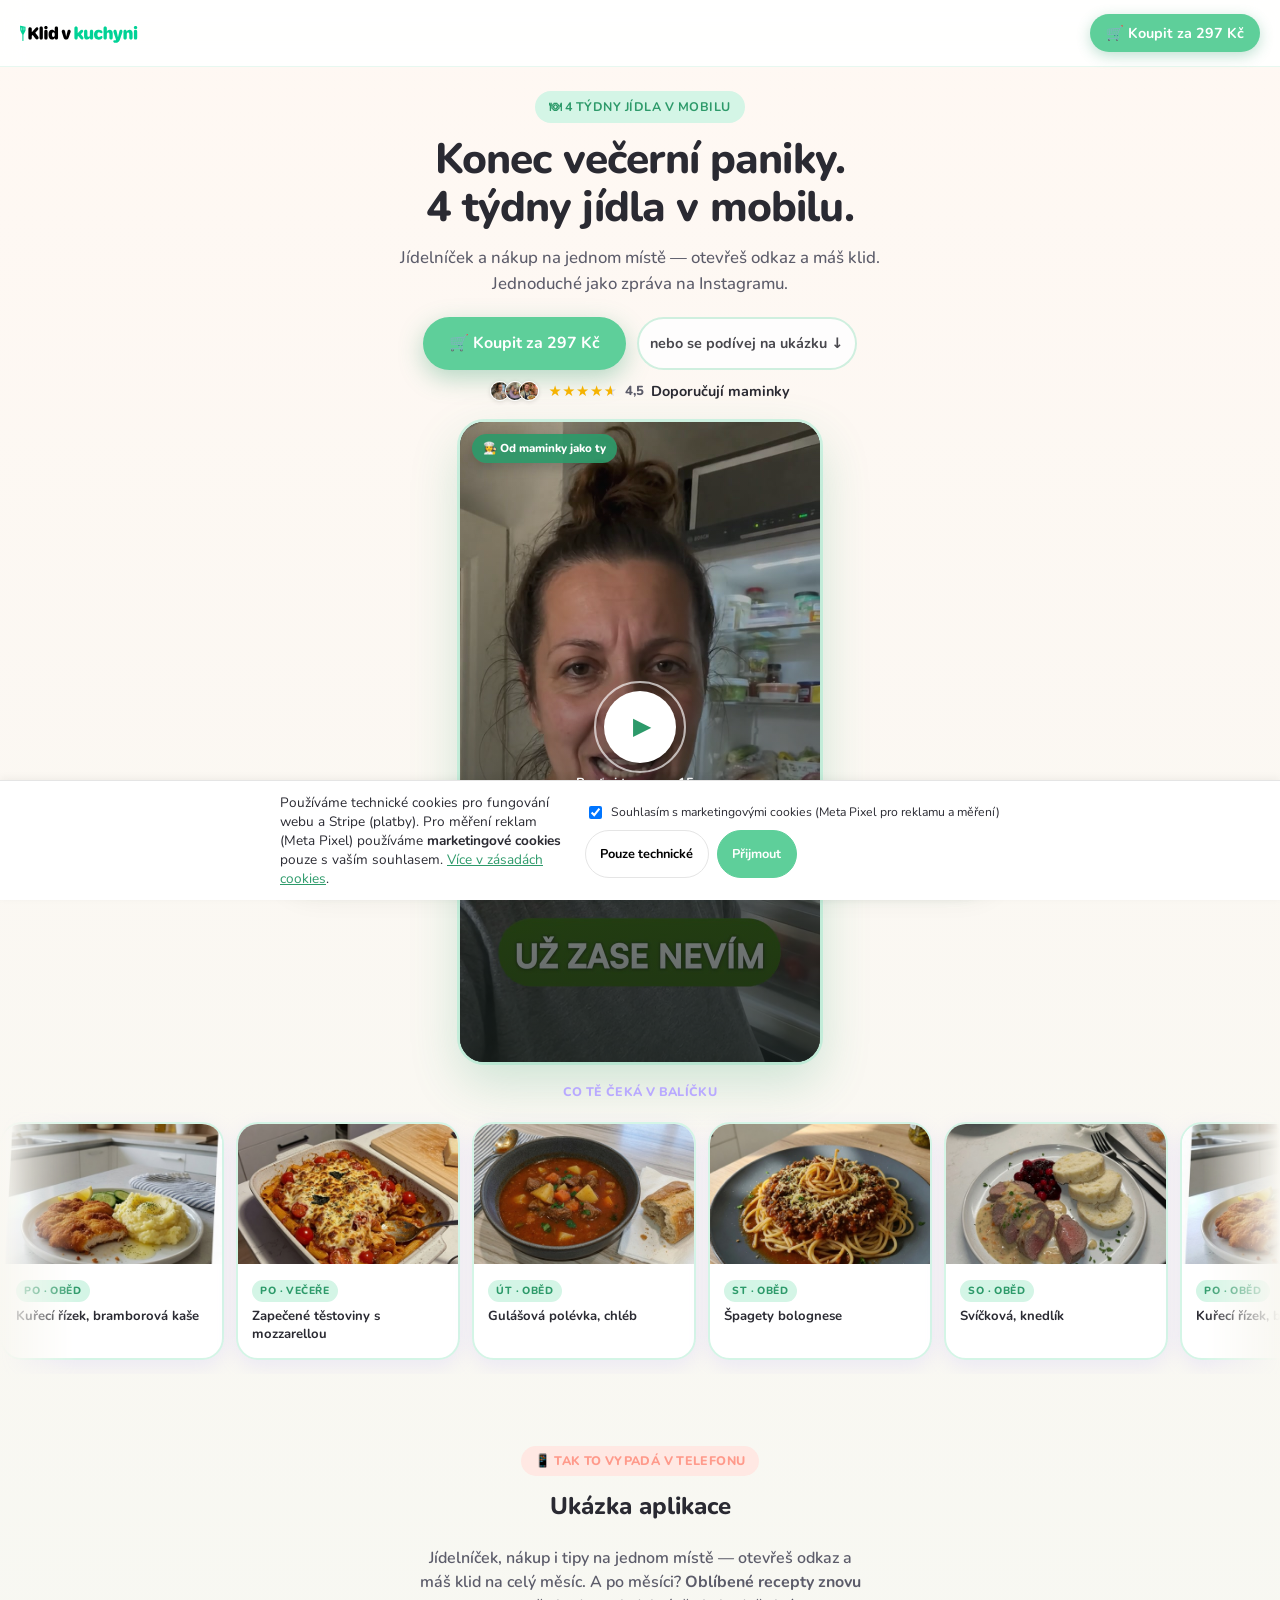
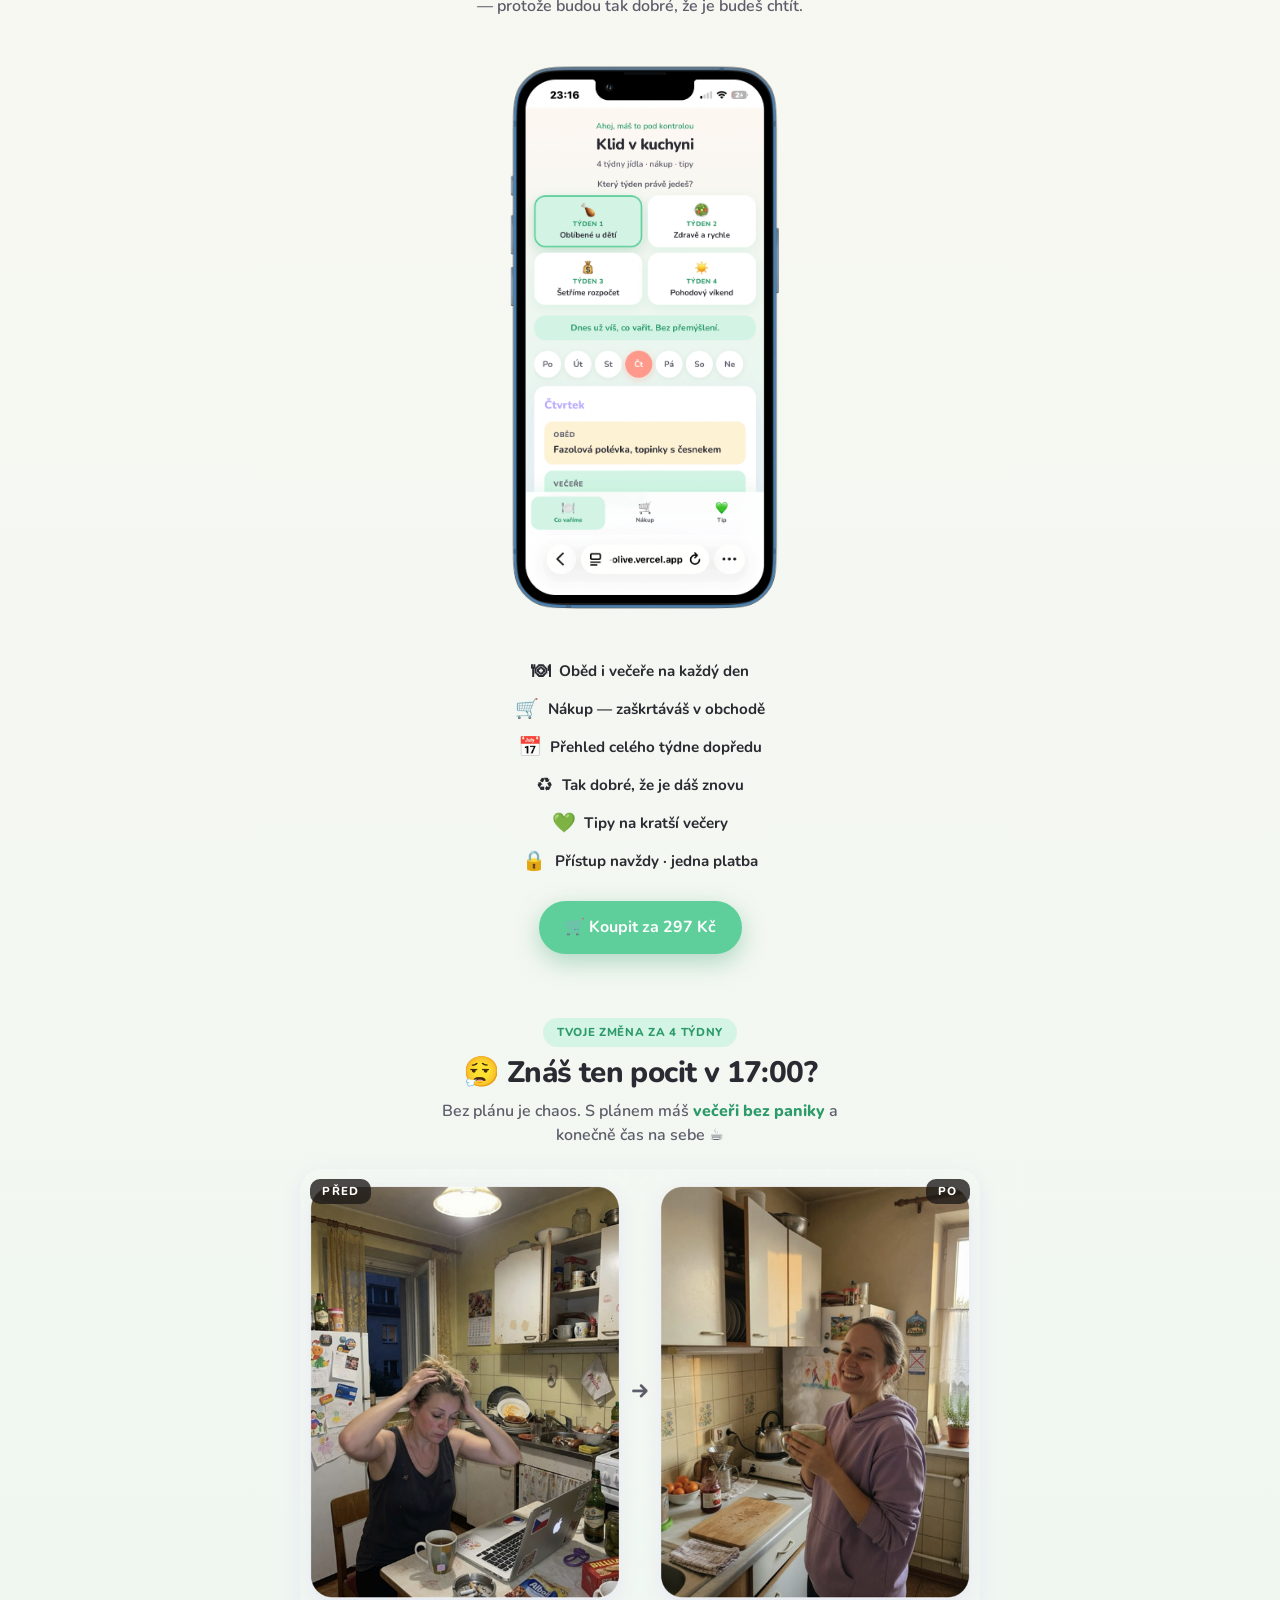
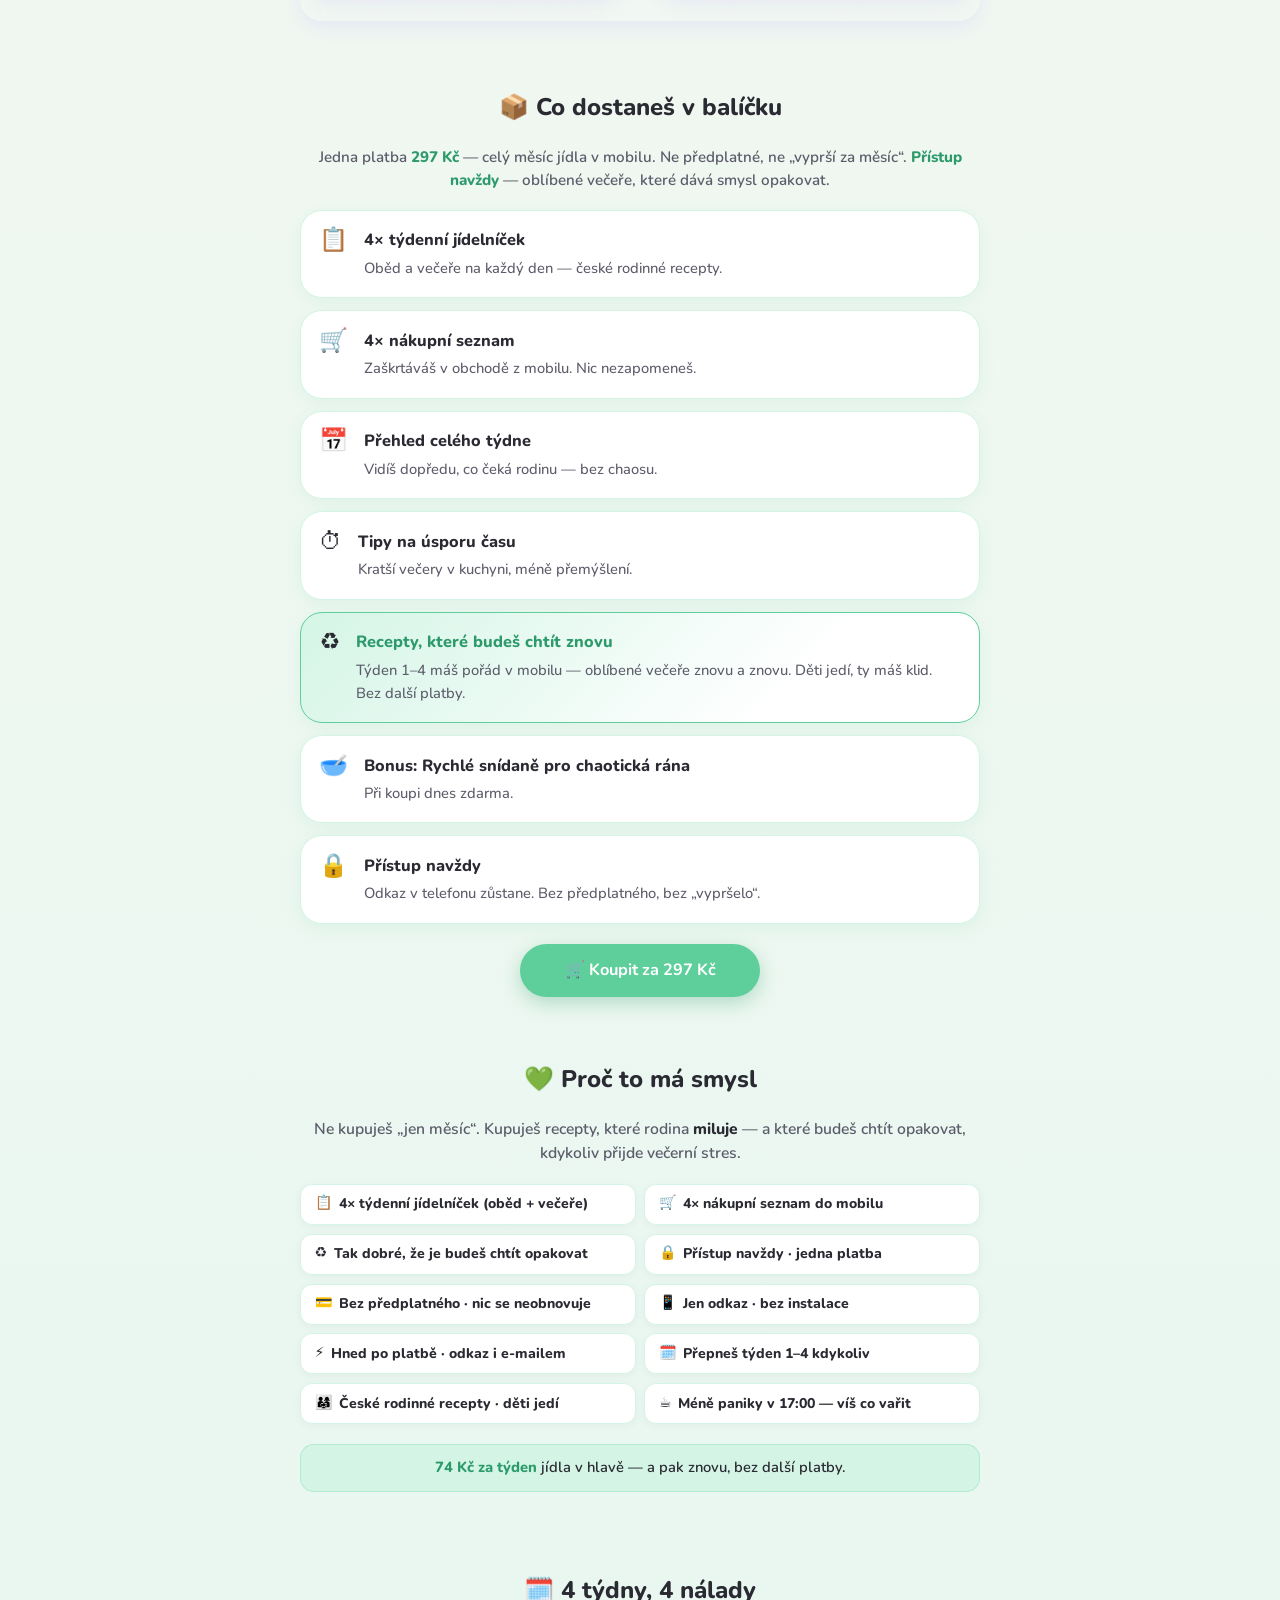
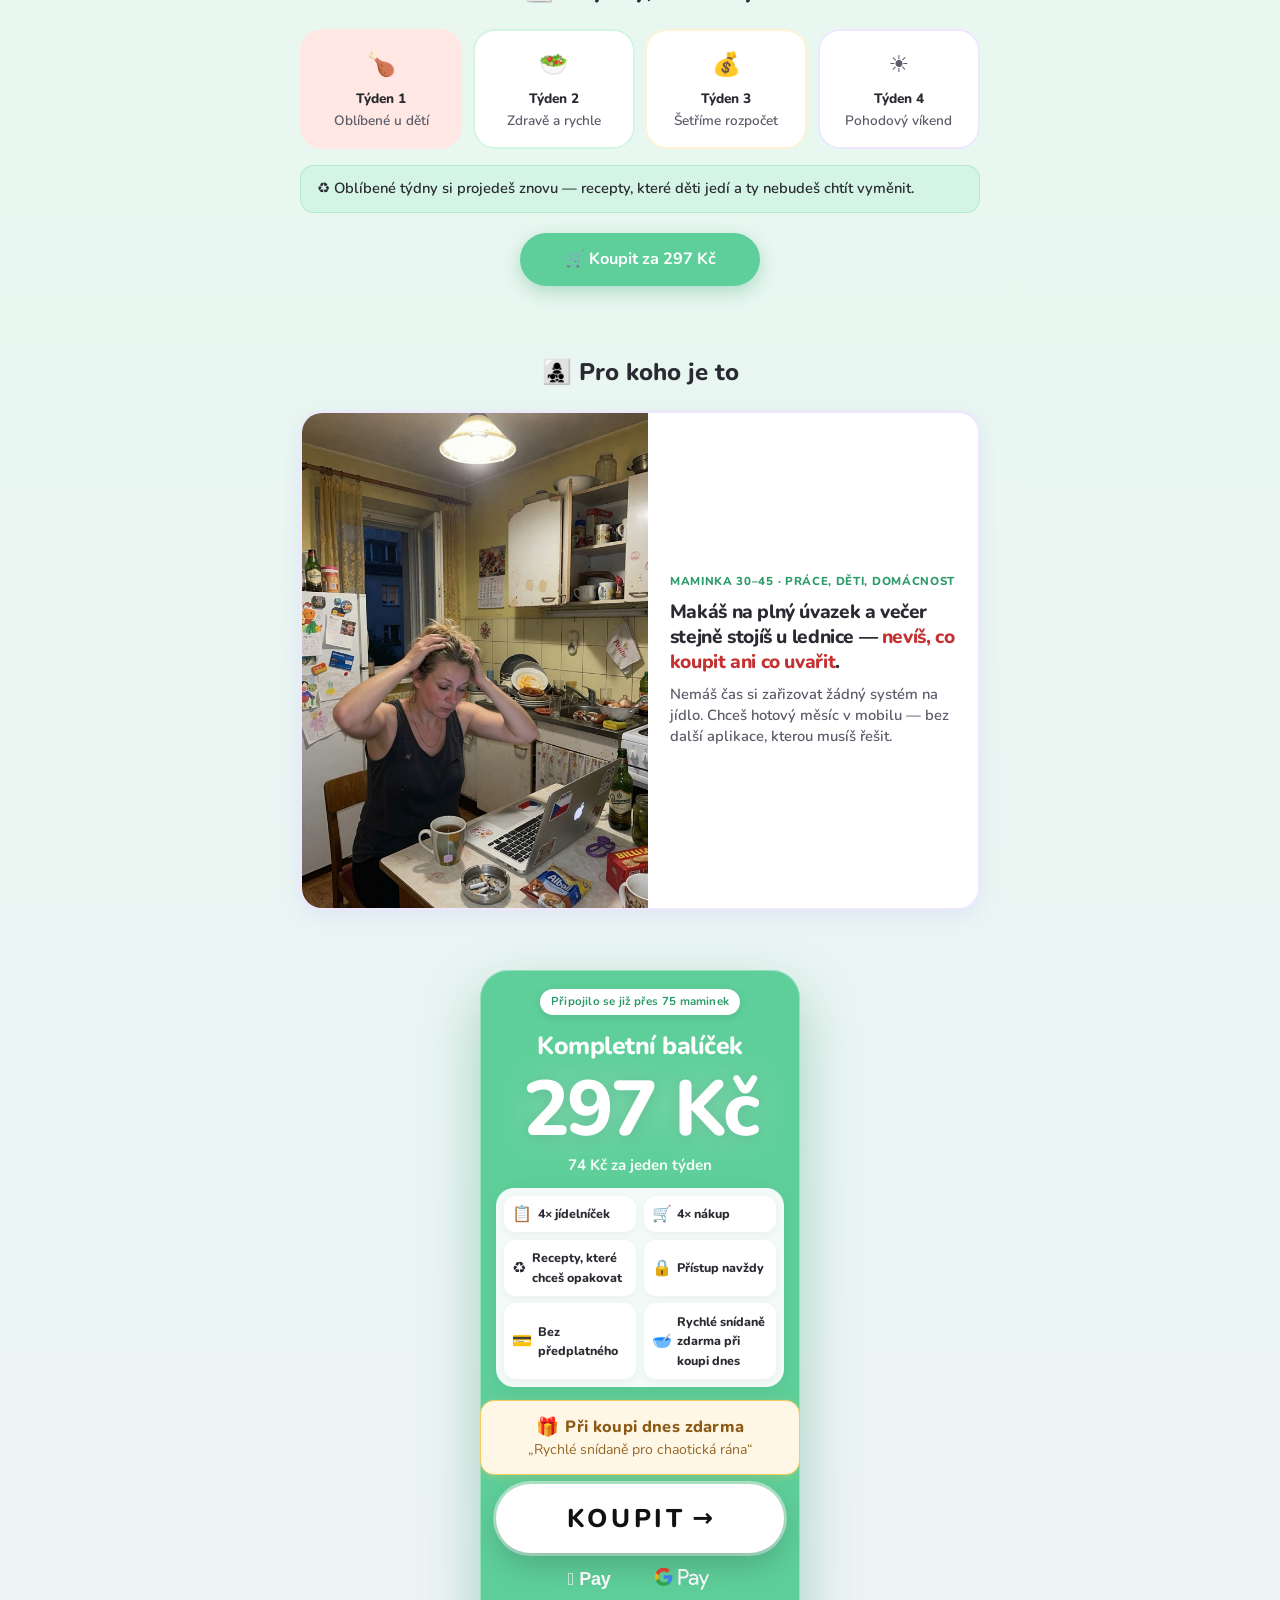
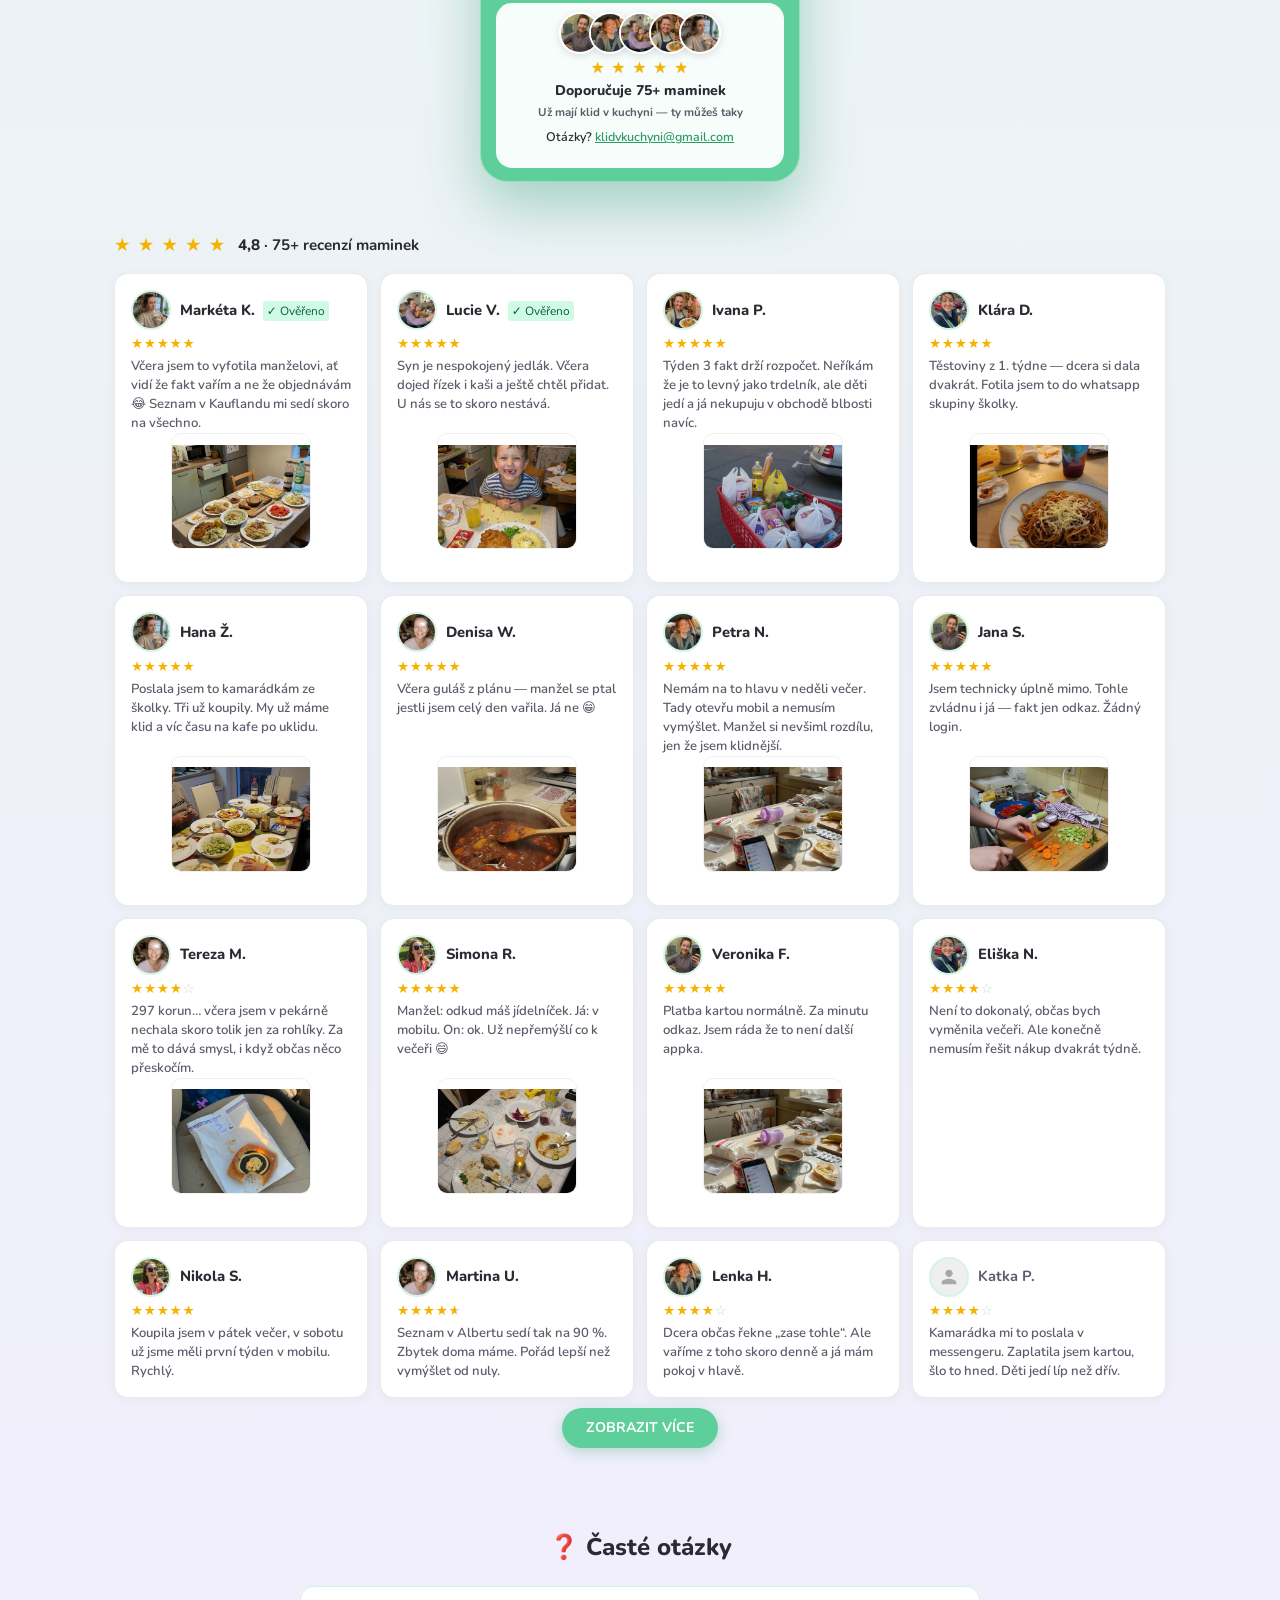
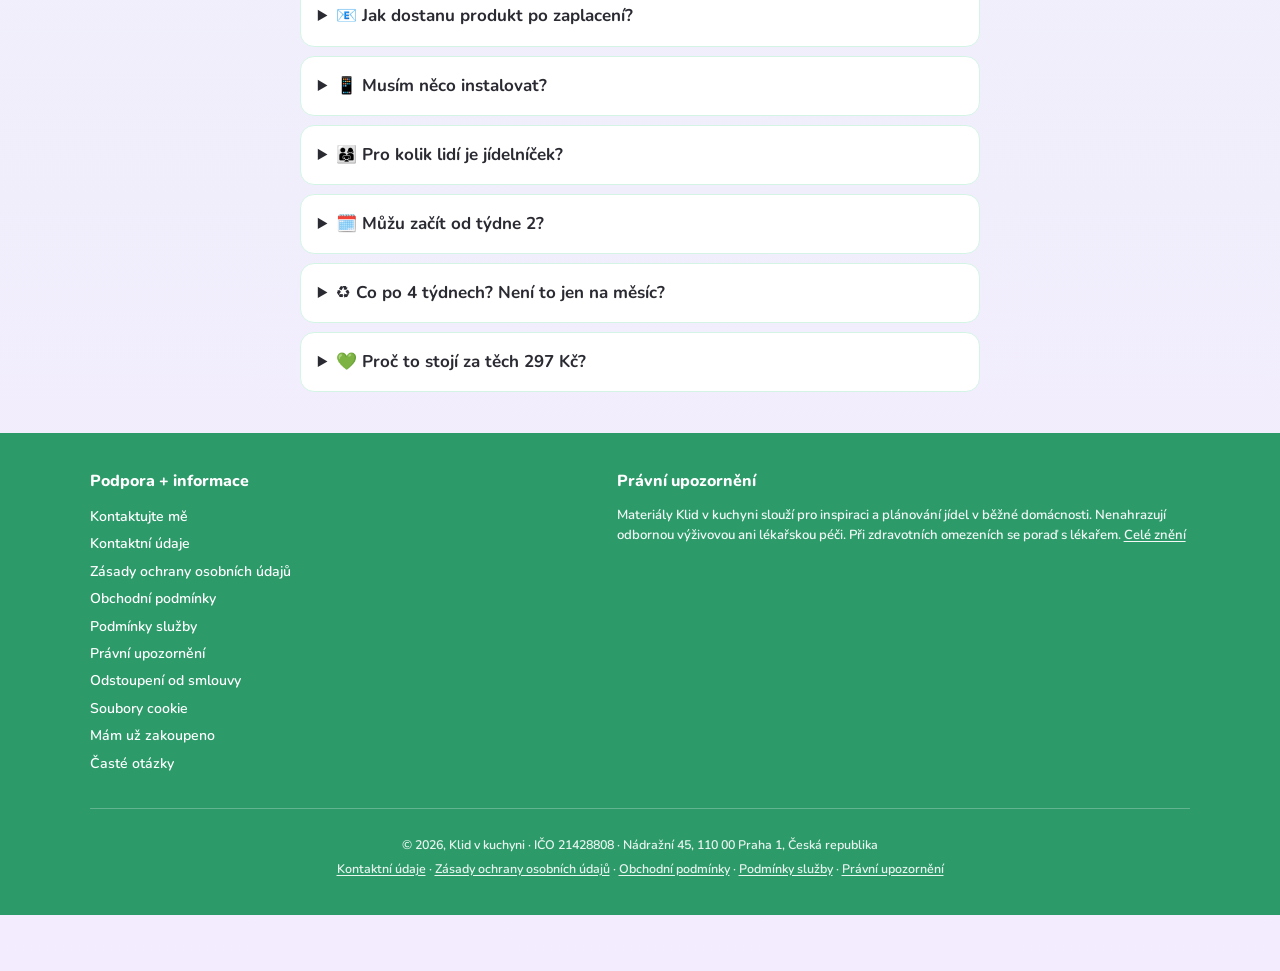
==== commit e47e133d: "Cleanup for Meta ads conversions: remove lead magnet (email signup + success state), remove visible " ====
--- a/index.html
+++ b/index.html
@@ -858,6 +858,11 @@
     <script src="config.js"></script>
     <script src="site.js"></script>
     <script src="legal.js"></script>
+    <!-- Vercel Speed Insights -->
+    <script>
+      window.va = window.va || function () { (window.vaq = window.vaq || []).push(arguments); };
+    </script>
+    <script defer src="/_vercel/speed-insights/script.js"></script>
     <script>
       (function () {
         var ref = document.referrer || "";
--- a/site.css
+++ b/site.css
@@ -1105,21 +1105,42 @@
 
 .pricing__bonus {
   display: block;
-  margin: 0.75rem 0;
-  padding: 0.75rem 1rem;
-  font-size: 0.85rem;
+  margin: 0.6rem 0;
+  padding: 0.9rem 1rem;
+  font-size: 0.9rem;
   line-height: 1.35;
   color: #8b5a14;
   background: #fff7e6;
   border: 1px solid #f4c95f;
-  border-radius: 12px;
+  border-radius: 14px;
   text-align: center;
+  box-shadow: 0 2px 8px rgba(244, 201, 95, 0.25);
+}
+
+.pricing__bonus__top {
+  display: flex;
+  align-items: center;
+  justify-content: center;
+  gap: 0.4rem;
+  margin-bottom: 0.15rem;
+}
+
+.pricing__bonus__icon {
+  font-size: 1.15rem;
+  line-height: 1;
 }
 
 .pricing__bonus strong {
-  display: block;
-  font-size: 0.95rem;
-  margin-bottom: 0.25rem;
+  font-size: 1.02rem;
+  font-weight: 800;
+  letter-spacing: 0.01em;
+}
+
+.pricing__bonus__name {
+  margin: 0;
+  font-size: 0.88rem;
+  color: #8b5a14;
+  opacity: 0.92;
 }
 
 .pricing__payment-trust {
@@ -1130,61 +1151,6 @@
 }
 
 
-
-.lead-magnet {
-  max-width: 360px;
-  margin: 1rem auto;
-  padding: 0 1rem;
-}
-
-.lead-magnet__card {
-  background: #f8f9f5;
-  border: 1px solid #d1e7c8;
-  border-radius: 16px;
-  padding: 1rem 1.1rem;
-  display: flex;
-  flex-direction: column;
-  gap: 0.6rem;
-  text-align: left;
-}
-
-.lead-magnet__card h3 {
-  margin: 0;
-  font-size: 1rem;
-  font-weight: 800;
-  color: #1a5f3a;
-}
-
-.lead-magnet__card p {
-  margin: 0;
-  font-size: 0.85rem;
-  color: #3a5a3a;
-}
-
-.lead-form {
-  display: flex;
-  gap: 0.4rem;
-  flex-wrap: wrap;
-}
-
-.lead-form input {
-  flex: 1;
-  min-width: 160px;
-  padding: 0.55rem 0.7rem;
-  border: 1px solid #a8c9a0;
-  border-radius: 10px;
-  font-size: 0.9rem;
-}
-
-.lead-success {
-  background: #e6f7e6;
-  border: 1px solid #2d9a6a;
-  color: #1a5f3a;
-  padding: 0.5rem 0.7rem;
-  border-radius: 10px;
-  font-size: 0.85rem;
-  margin: 0;
-}
 
 .pay-badges {
   display: flex;
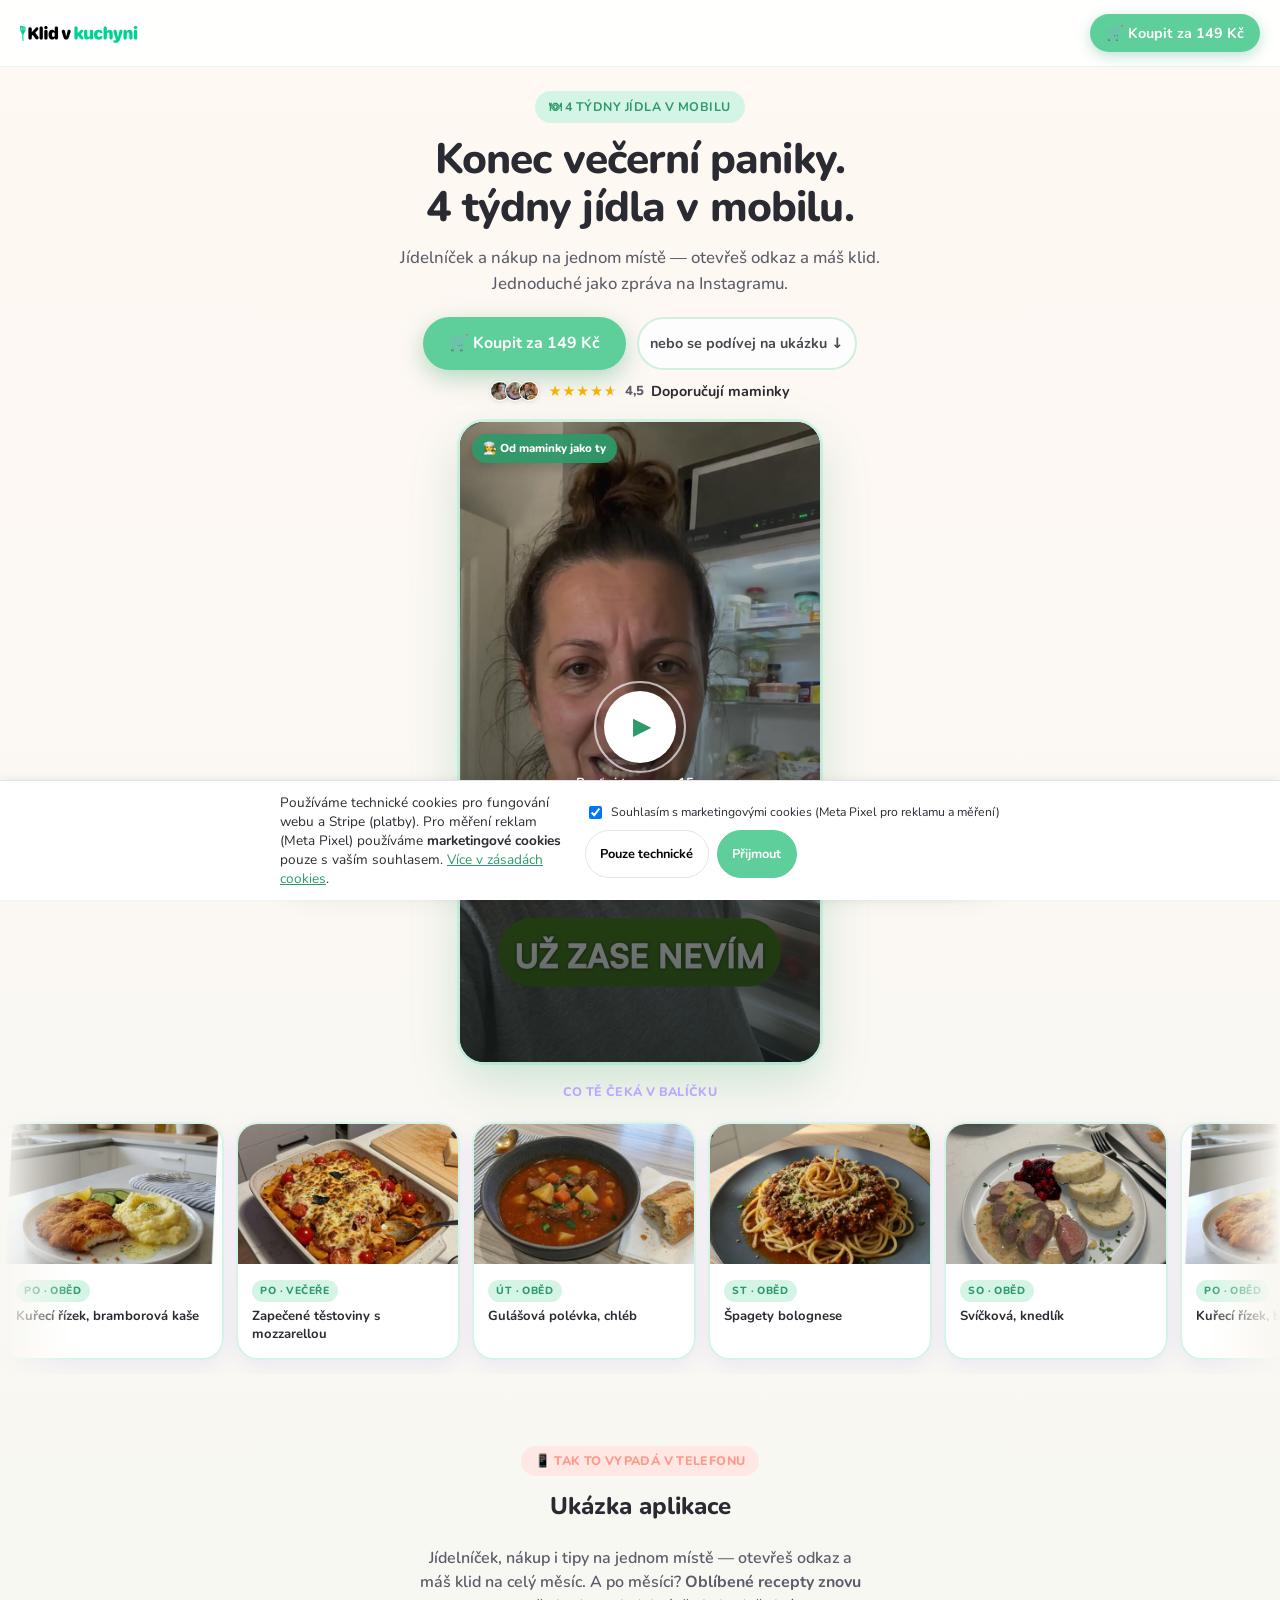
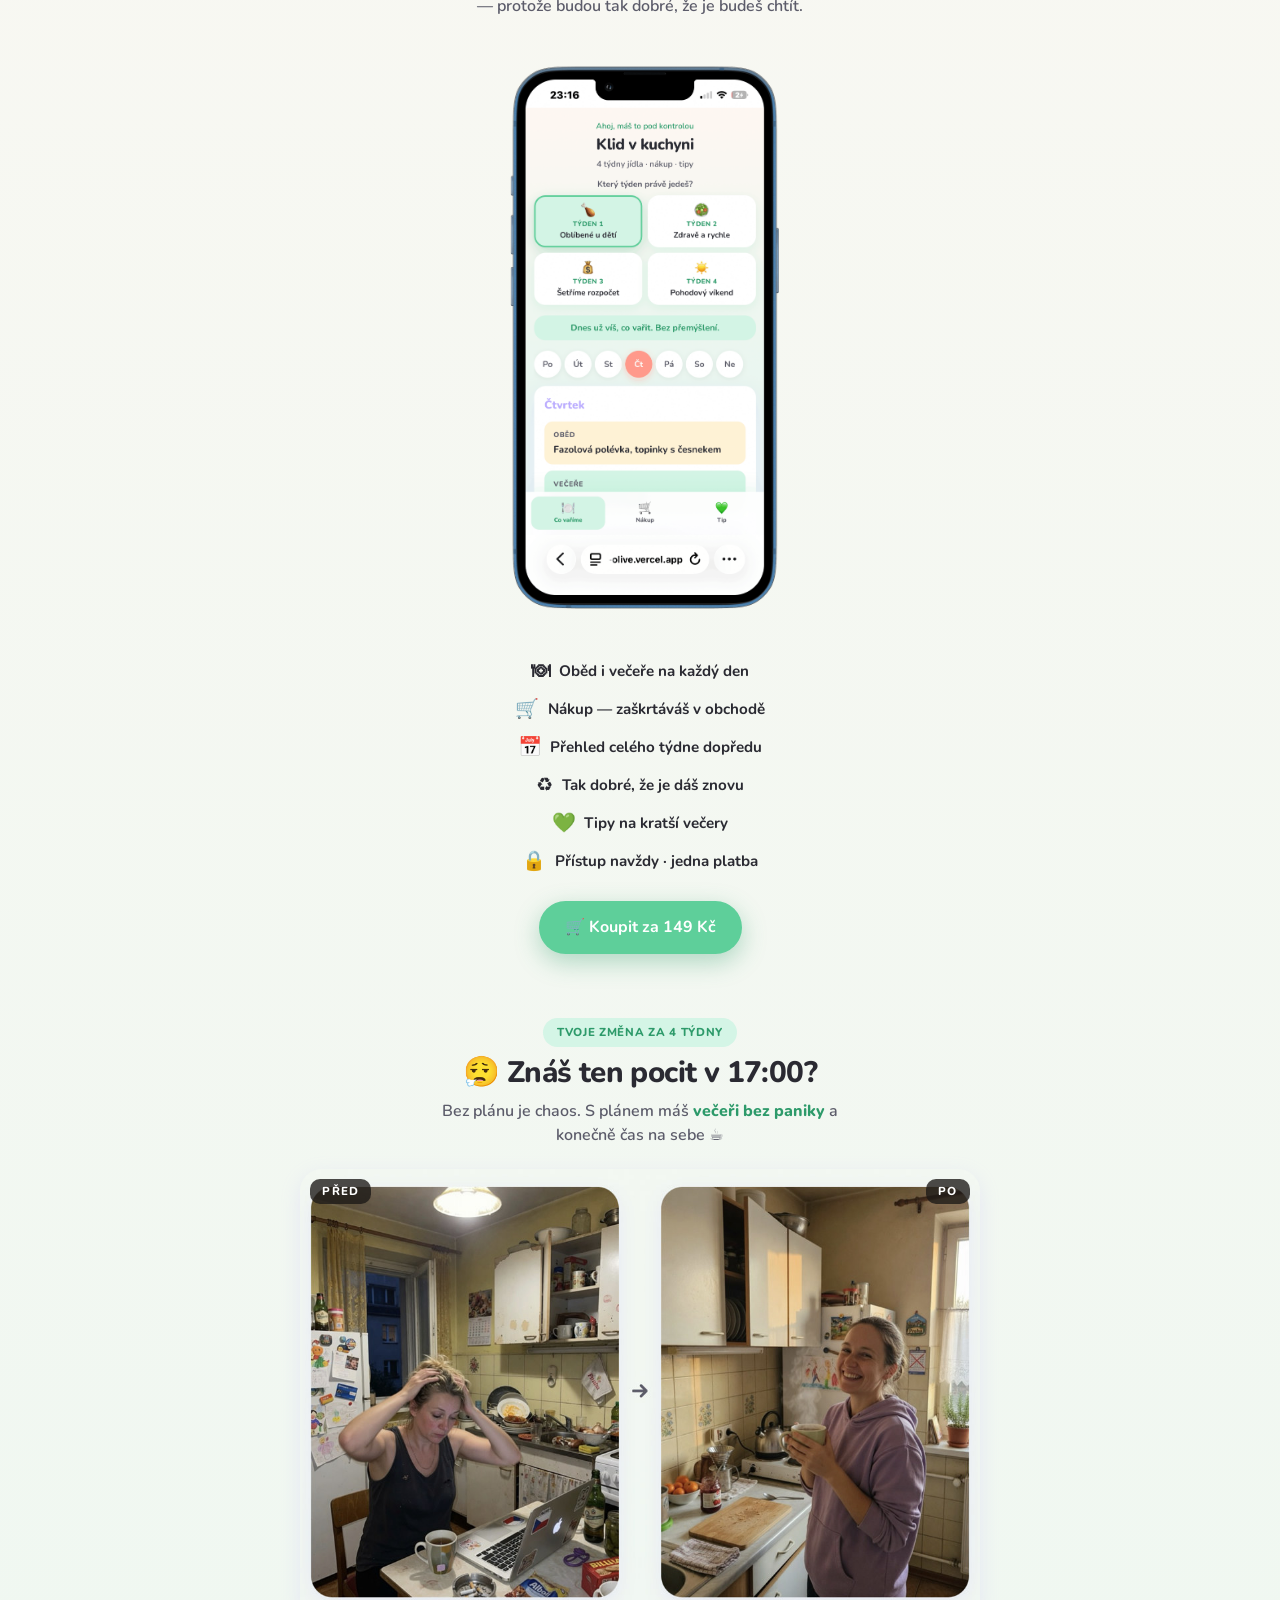
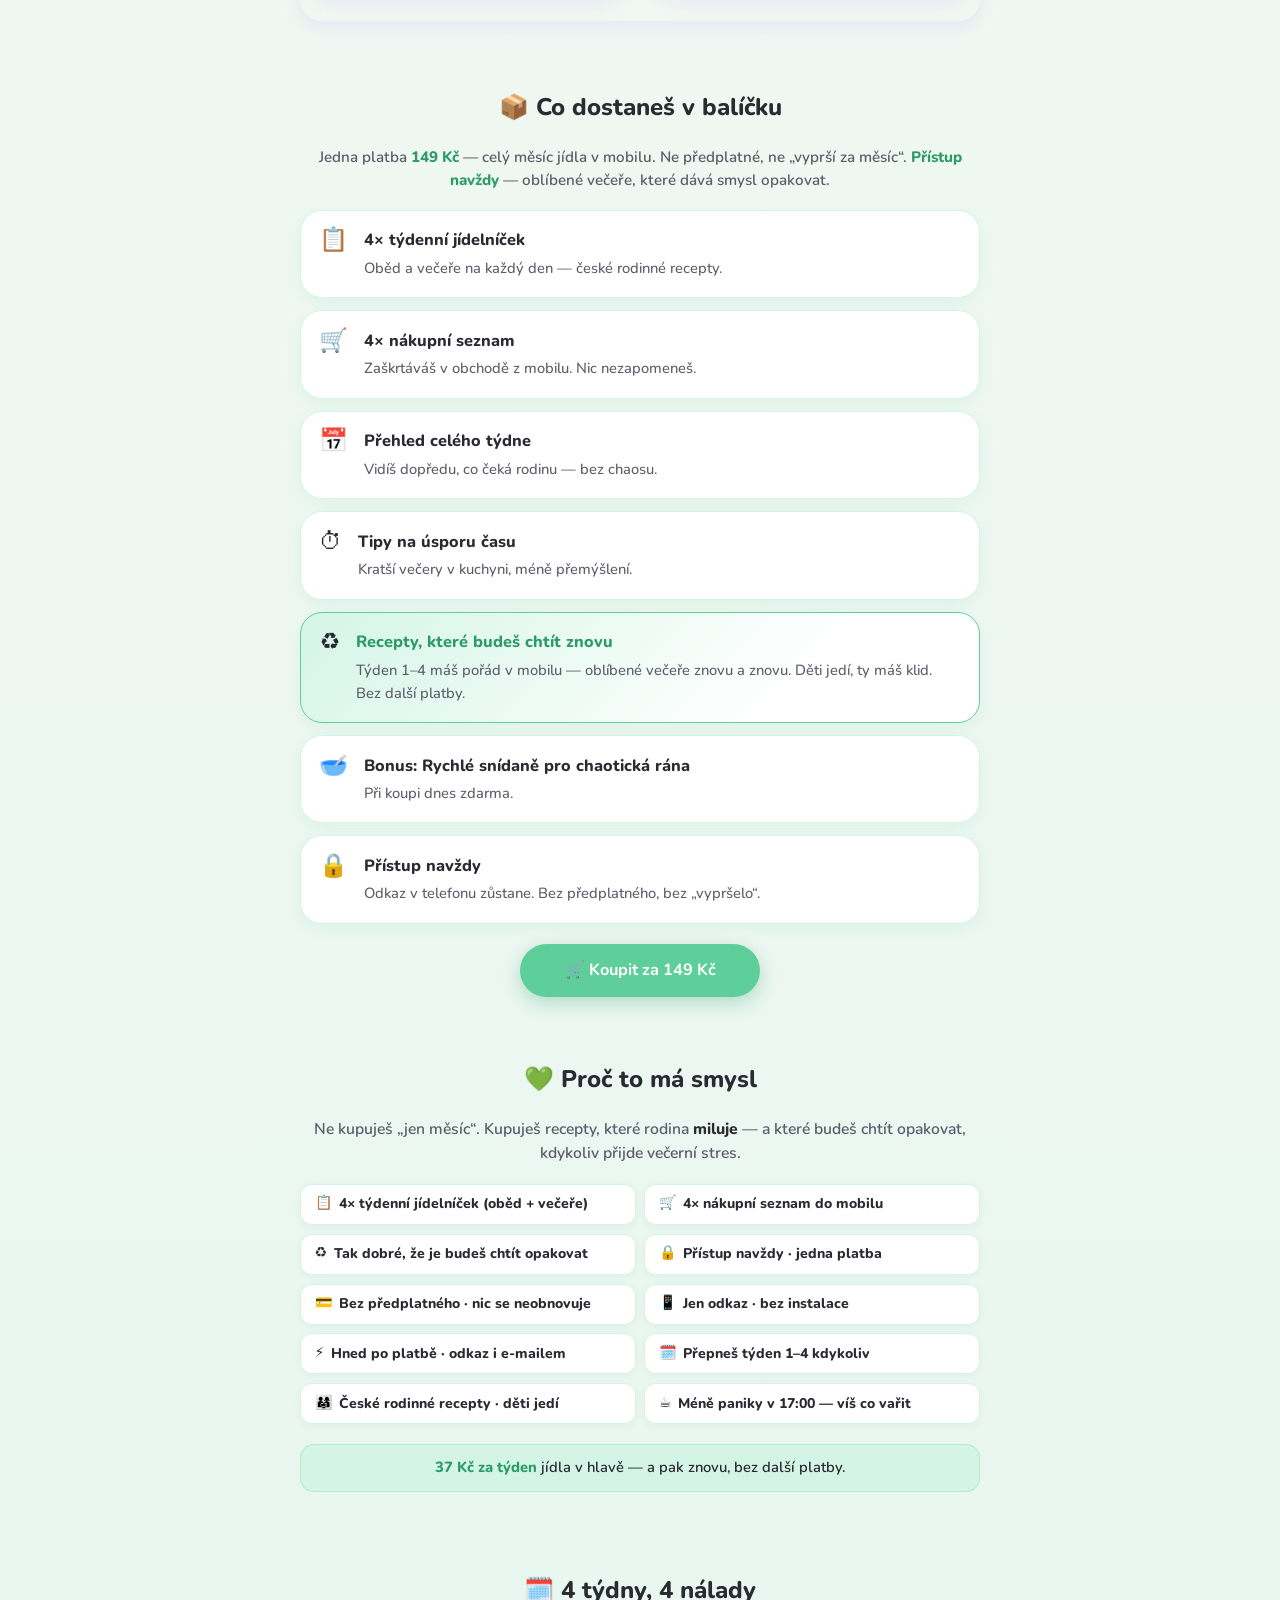
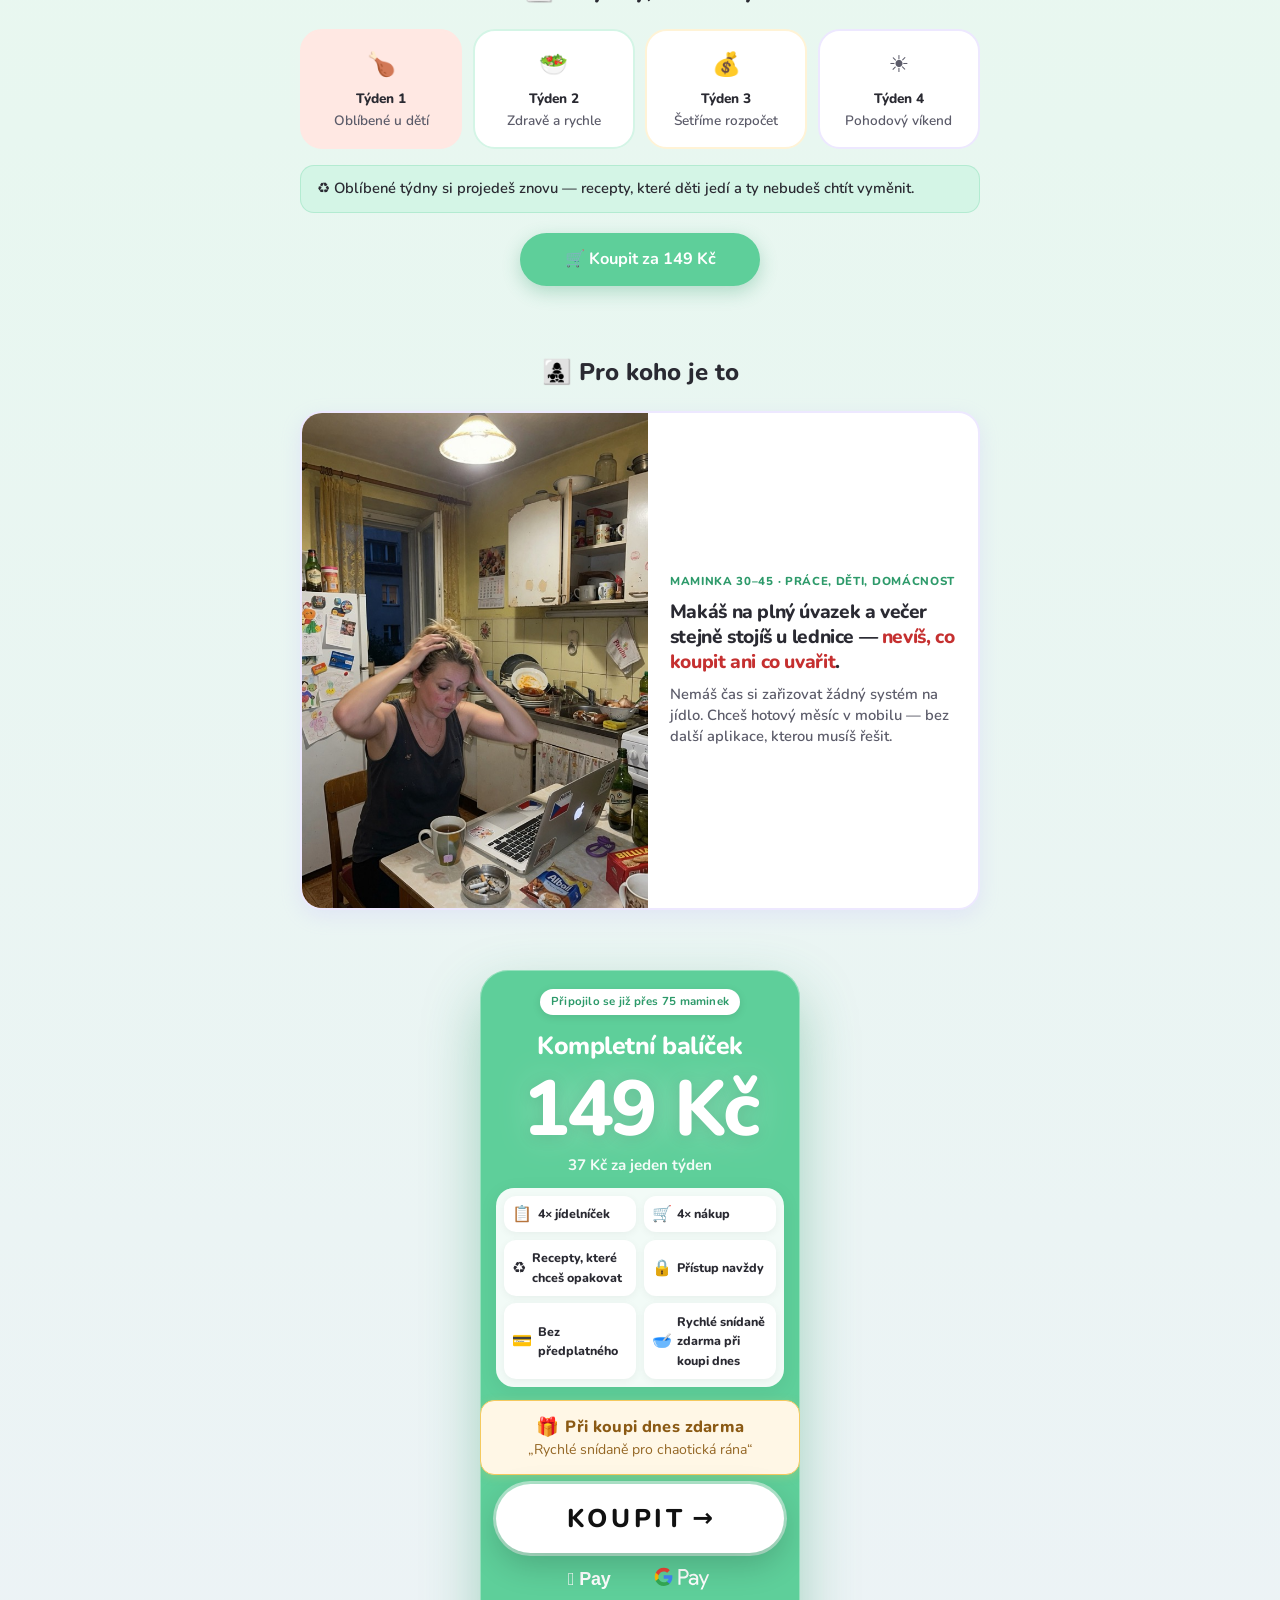
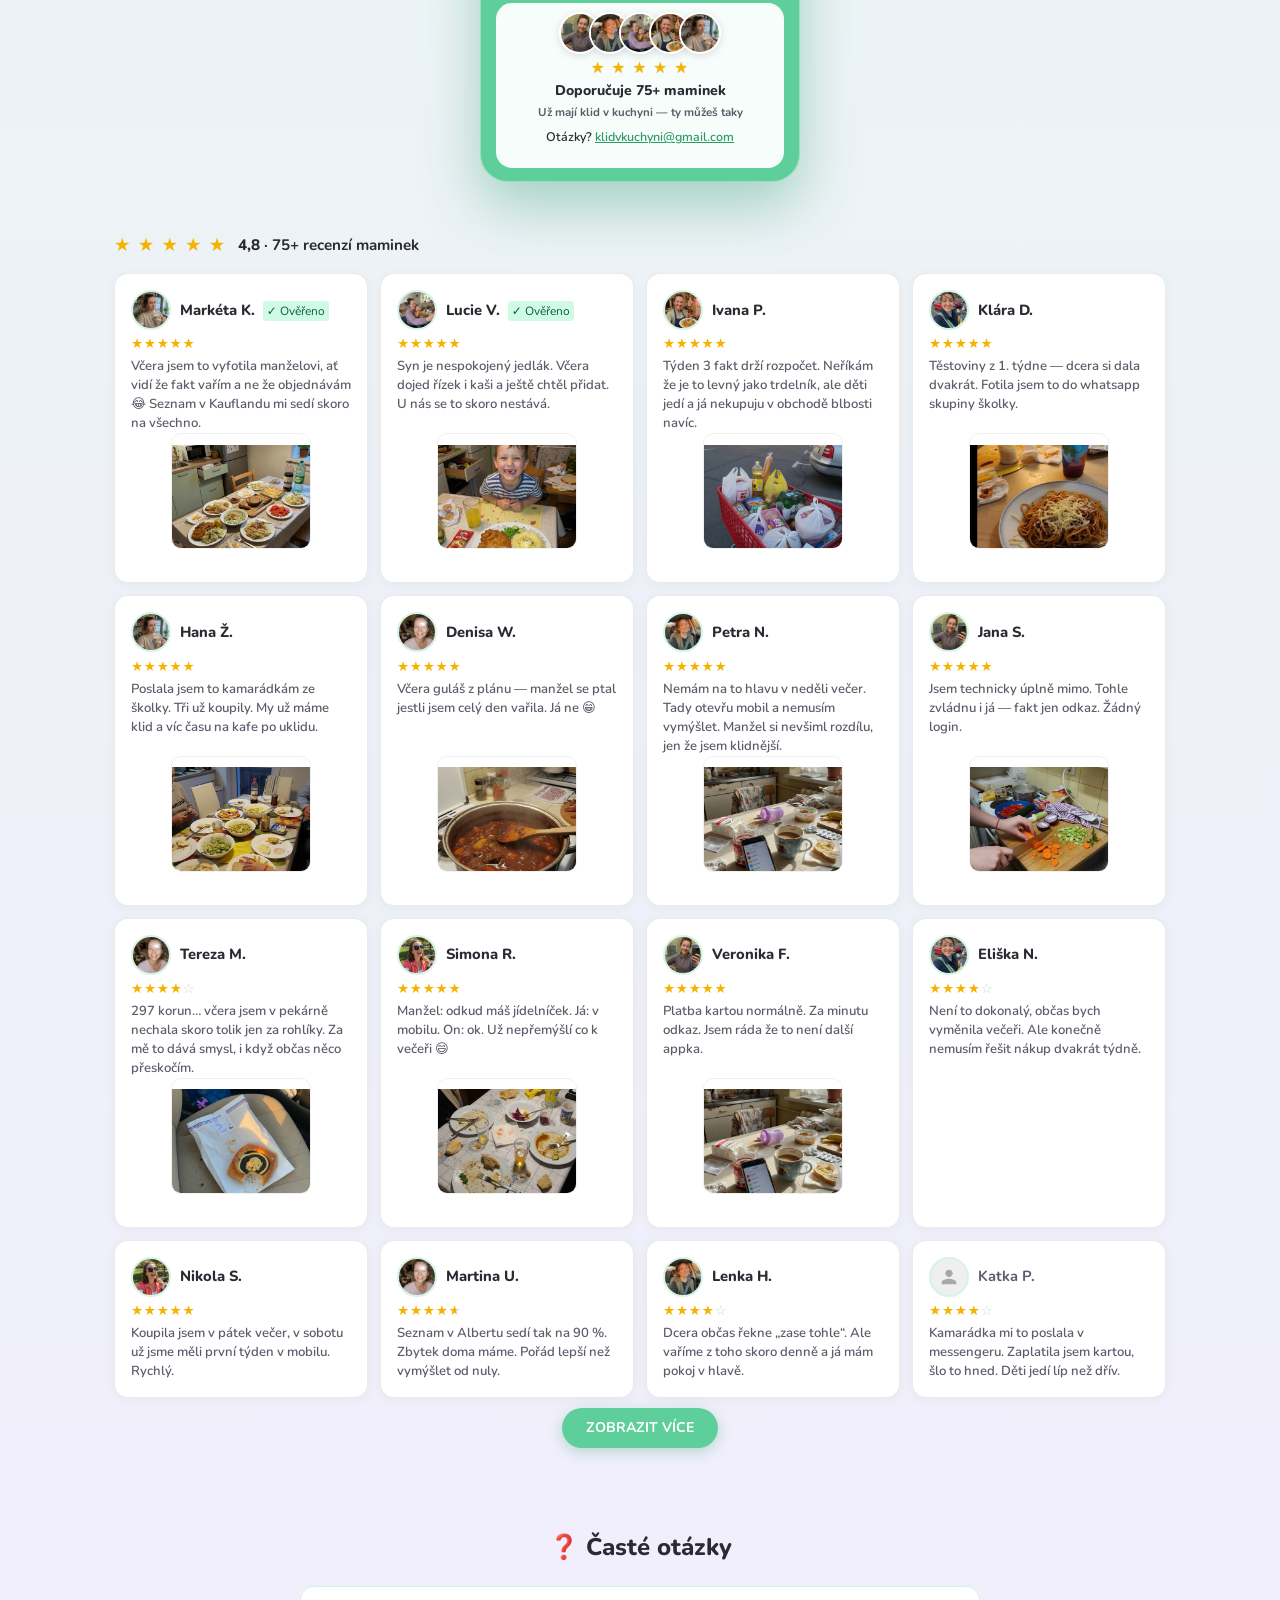
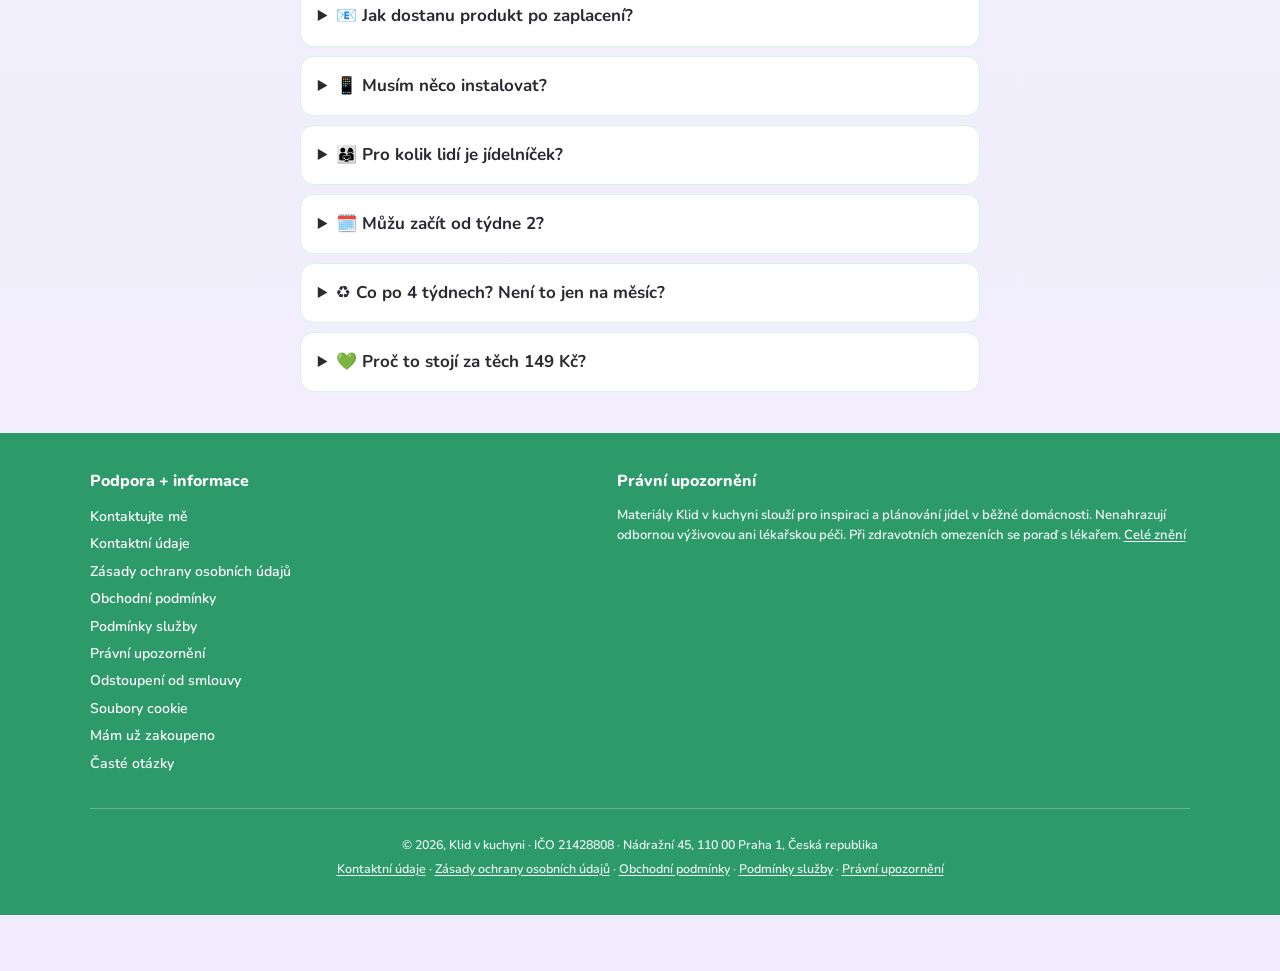
==== commit 86bb4f45: "Změna ceny na 149 Kč (z 297 Kč) - config.js: priceDisplay = "149 Kč" - site.js: getPriceNum() helper" ====
--- a/index.html
+++ b/index.html
@@ -33,7 +33,7 @@
         <a class="nav__logo" href="./" aria-label="Klid v kuchyni — domů">
           <img class="nav__logo-img" src="images/logo.svg" alt="Klid v kuchyni" width="132" height="24" decoding="async" />
         </a>
-        <a class="nav__cta" href="#koupit">🛒 Koupit za 297 Kč</a>
+        <a class="nav__cta" href="#koupit">🛒 Koupit za 149 Kč</a>
       </header>
     </div>
 
@@ -49,7 +49,7 @@
           Instagramu.
         </p>
         <div class="hero__actions">
-          <a class="btn btn--primary" id="btn-koupit-hero" href="#koupit">🛒 Koupit za 297 Kč</a>
+          <a class="btn btn--primary" id="btn-koupit-hero" href="#koupit">🛒 Koupit za 149 Kč</a>
           <a class="btn btn--ghost" href="#ukazka" style="font-size:0.85em; padding:0.5em 0.8em; opacity:0.85;">nebo se podívej na ukázku ↓</a>
         </div>
         <p class="hero__note hero__note--social" id="hero-price">
@@ -165,7 +165,7 @@
           <li><span aria-hidden="true">🔒</span> Přístup navždy · jedna platba</li>
         </ul>
         <div class="demo__actions">
-          <a class="btn btn--primary" href="#koupit">🛒 Koupit za 297 Kč</a>
+          <a class="btn btn--primary" href="#koupit">🛒 Koupit za 149 Kč</a>
         </div>
       </section>
 
@@ -191,7 +191,7 @@
       <section class="bundle" id="balicek">
         <h2 class="section-title">📦 Co dostaneš v balíčku</h2>
         <p class="bundle__intro">
-          Jedna platba <strong>297 Kč</strong> — celý měsíc jídla v mobilu. Ne předplatné, ne
+          Jedna platba <strong>149 Kč</strong> — celý měsíc jídla v mobilu. Ne předplatné, ne
           „vyprší za měsíc“. <strong>Přístup navždy</strong> — oblíbené večeře, které dává smysl opakovat.
         </p>
         <ul class="bundle__list">
@@ -250,7 +250,7 @@
         </ul>
 
         <div class="section-cta">
-          <a href="#koupit" class="btn btn--primary section-cta__btn">🛒 Koupit za 297 Kč</a>
+          <a href="#koupit" class="btn btn--primary section-cta__btn">🛒 Koupit za 149 Kč</a>
         </div>
       </section>
 
@@ -273,7 +273,7 @@
           <li><span aria-hidden="true">☕</span> Méně paniky v 17:00 — víš co vařit</li>
         </ul>
         <p class="value-note value-note--center">
-          <strong>74 Kč za týden</strong> jídla v hlavě — a pak znovu, bez další platby.
+          <strong>37 Kč za týden</strong> jídla v hlavě — a pak znovu, bez další platby.
         </p>
       </section>
 
@@ -290,7 +290,7 @@
         </p>
 
         <div class="section-cta">
-          <a href="#koupit" class="btn btn--primary section-cta__btn">🛒 Koupit za 297 Kč</a>
+          <a href="#koupit" class="btn btn--primary section-cta__btn">🛒 Koupit za 149 Kč</a>
         </div>
       </section>
 
@@ -325,8 +325,8 @@
           <div class="pricing__hero">
             <p class="pricing__urgency">Připojilo se již přes 75 maminek</p>
             <h2 class="pricing__title" id="pricing-heading">Kompletní balíček</h2>
-            <p class="pricing__price" id="pricing-price">297 Kč</p>
-            <p class="pricing__perweek" id="pricing-perweek">74 Kč za jeden týden</p>
+            <p class="pricing__price" id="pricing-price">149 Kč</p>
+            <p class="pricing__perweek" id="pricing-perweek">37 Kč za jeden týden</p>
           </div>
 
           <div class="pricing__perks-panel">
@@ -796,10 +796,10 @@
           </p>
         </details>
         <details class="faq__item">
-          <summary>💚 Proč to stojí za těch 297 Kč?</summary>
+          <summary>💚 Proč to stojí za těch 149 Kč?</summary>
           <p>
             Méně večerů „co zase vařit“, méně zbytečného v obchodě, klid v hlavě. Jedna platba =
-            měsíc oblíbených receptů <strong>, které budeš chtít opakovat</strong>. Cca 74 Kč za
+            měsíc oblíbených receptů <strong>, které budeš chtít opakovat</strong>. Cca 37 Kč za
             týden — ne jednorázovka, která zmizí.
           </p>
         </details>
@@ -814,10 +814,10 @@
         <div class="sticky-bar__text">
           <strong>4 týdny jídla · přes 75 maminek celkem</strong>
           <span class="sticky-bar__sub"
-            ><span id="sticky-price">297 Kč</span> jednorázově · přístup navždy</span
+            ><span id="sticky-price">149 Kč</span> jednorázově · přístup navždy</span
           >
         </div>
-        <a class="btn btn--primary sticky-bar__btn" id="sticky-buy" href="#koupit">🛒 Koupit za 297 Kč</a>
+        <a class="btn btn--primary sticky-bar__btn" id="sticky-buy" href="#koupit">🛒 Koupit za 149 Kč</a>
       </div>
     </div>
 
@@ -858,10 +858,13 @@
     <script src="config.js"></script>
     <script src="site.js"></script>
     <script src="legal.js"></script>
-    <!-- Vercel Speed Insights -->
+    <!-- Vercel Web Analytics -->
     <script>
       window.va = window.va || function () { (window.vaq = window.vaq || []).push(arguments); };
     </script>
+    <script defer src="/_vercel/insights/script.js"></script>
+
+    <!-- Vercel Speed Insights -->
     <script defer src="/_vercel/speed-insights/script.js"></script>
     <script>
       (function () {
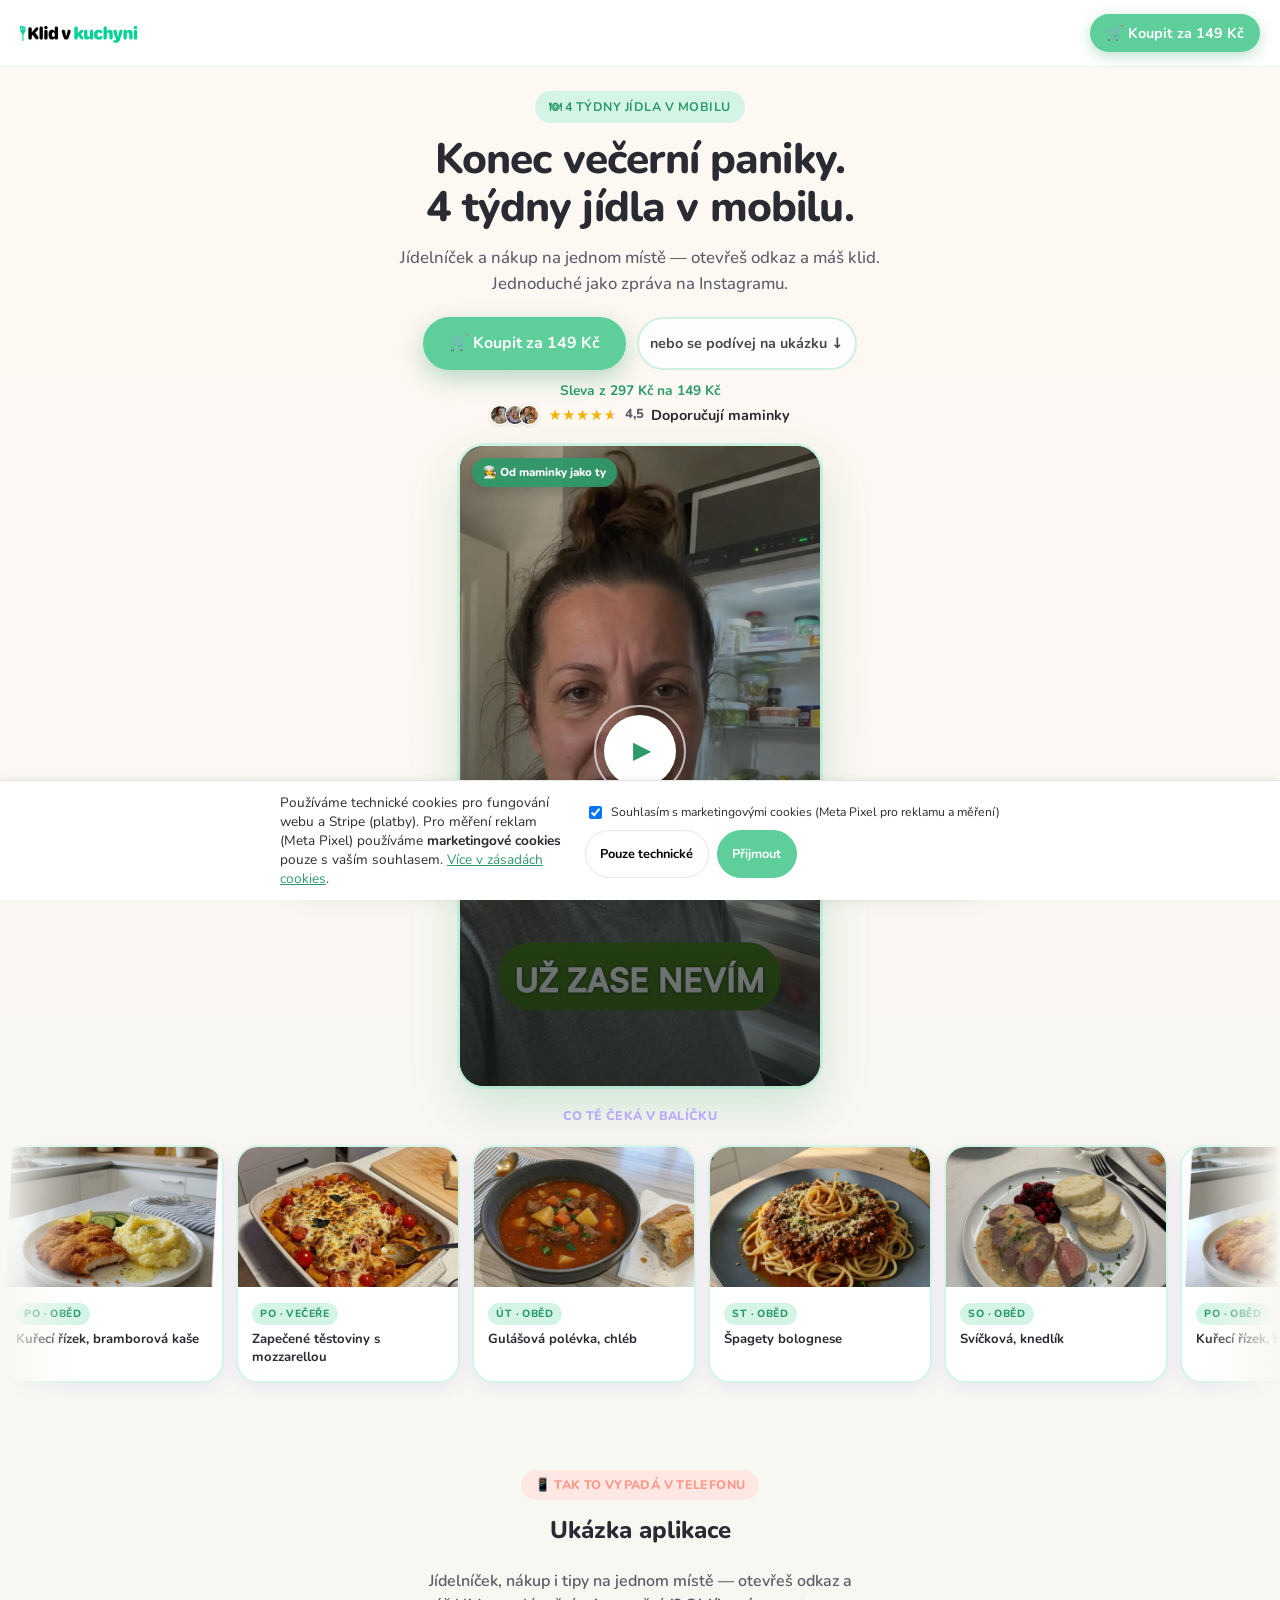
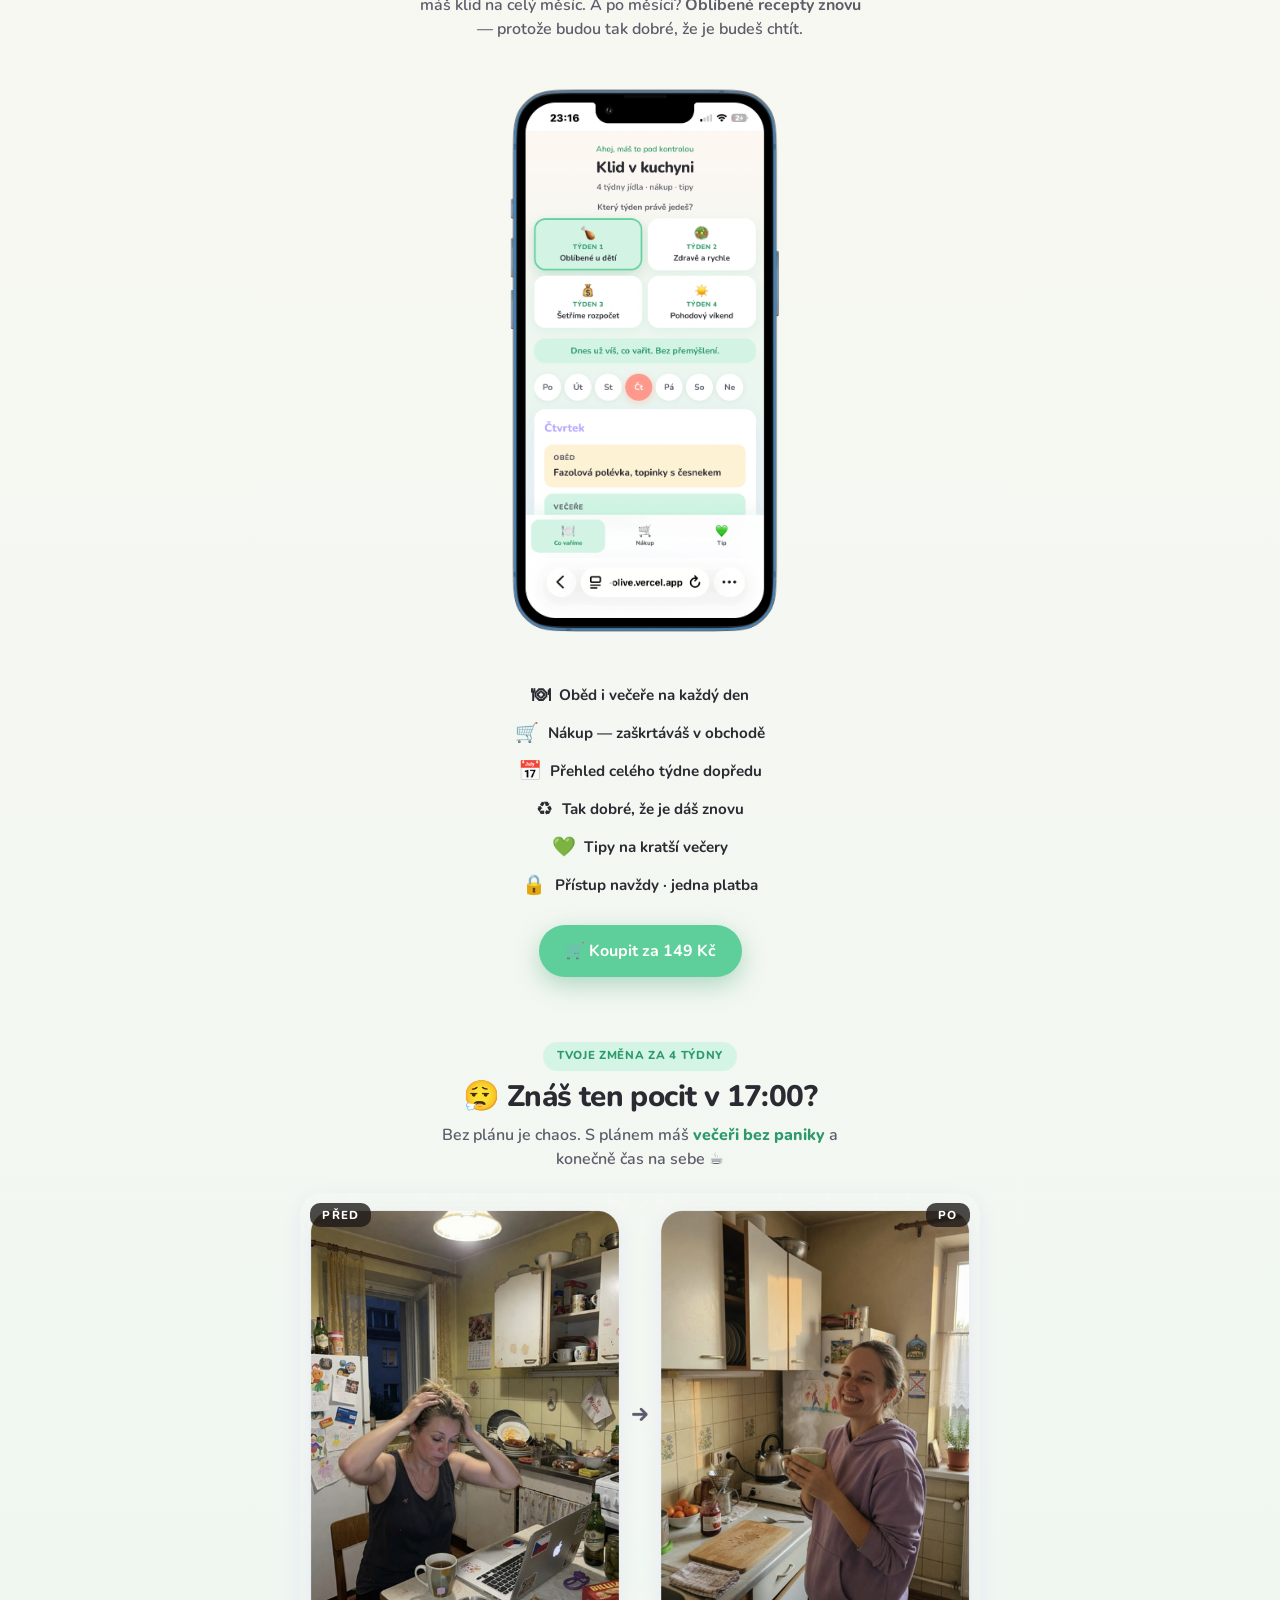
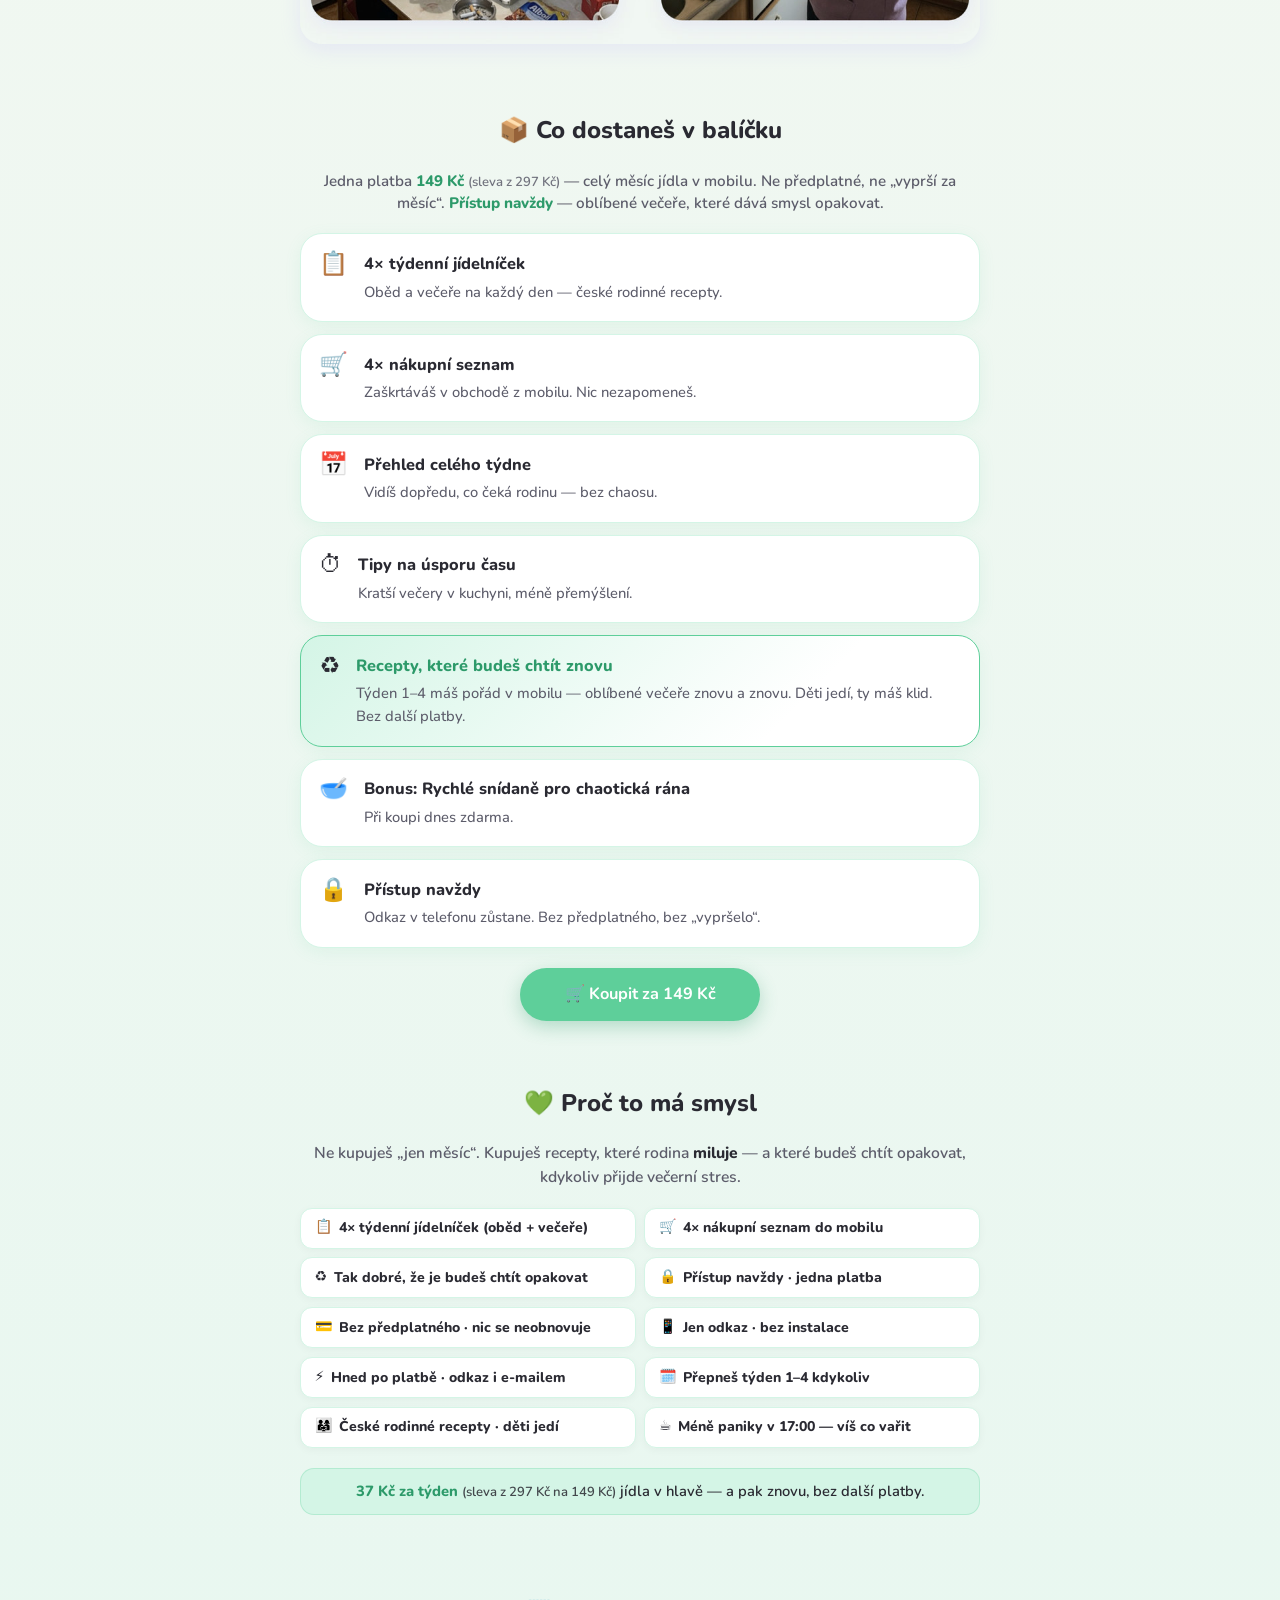
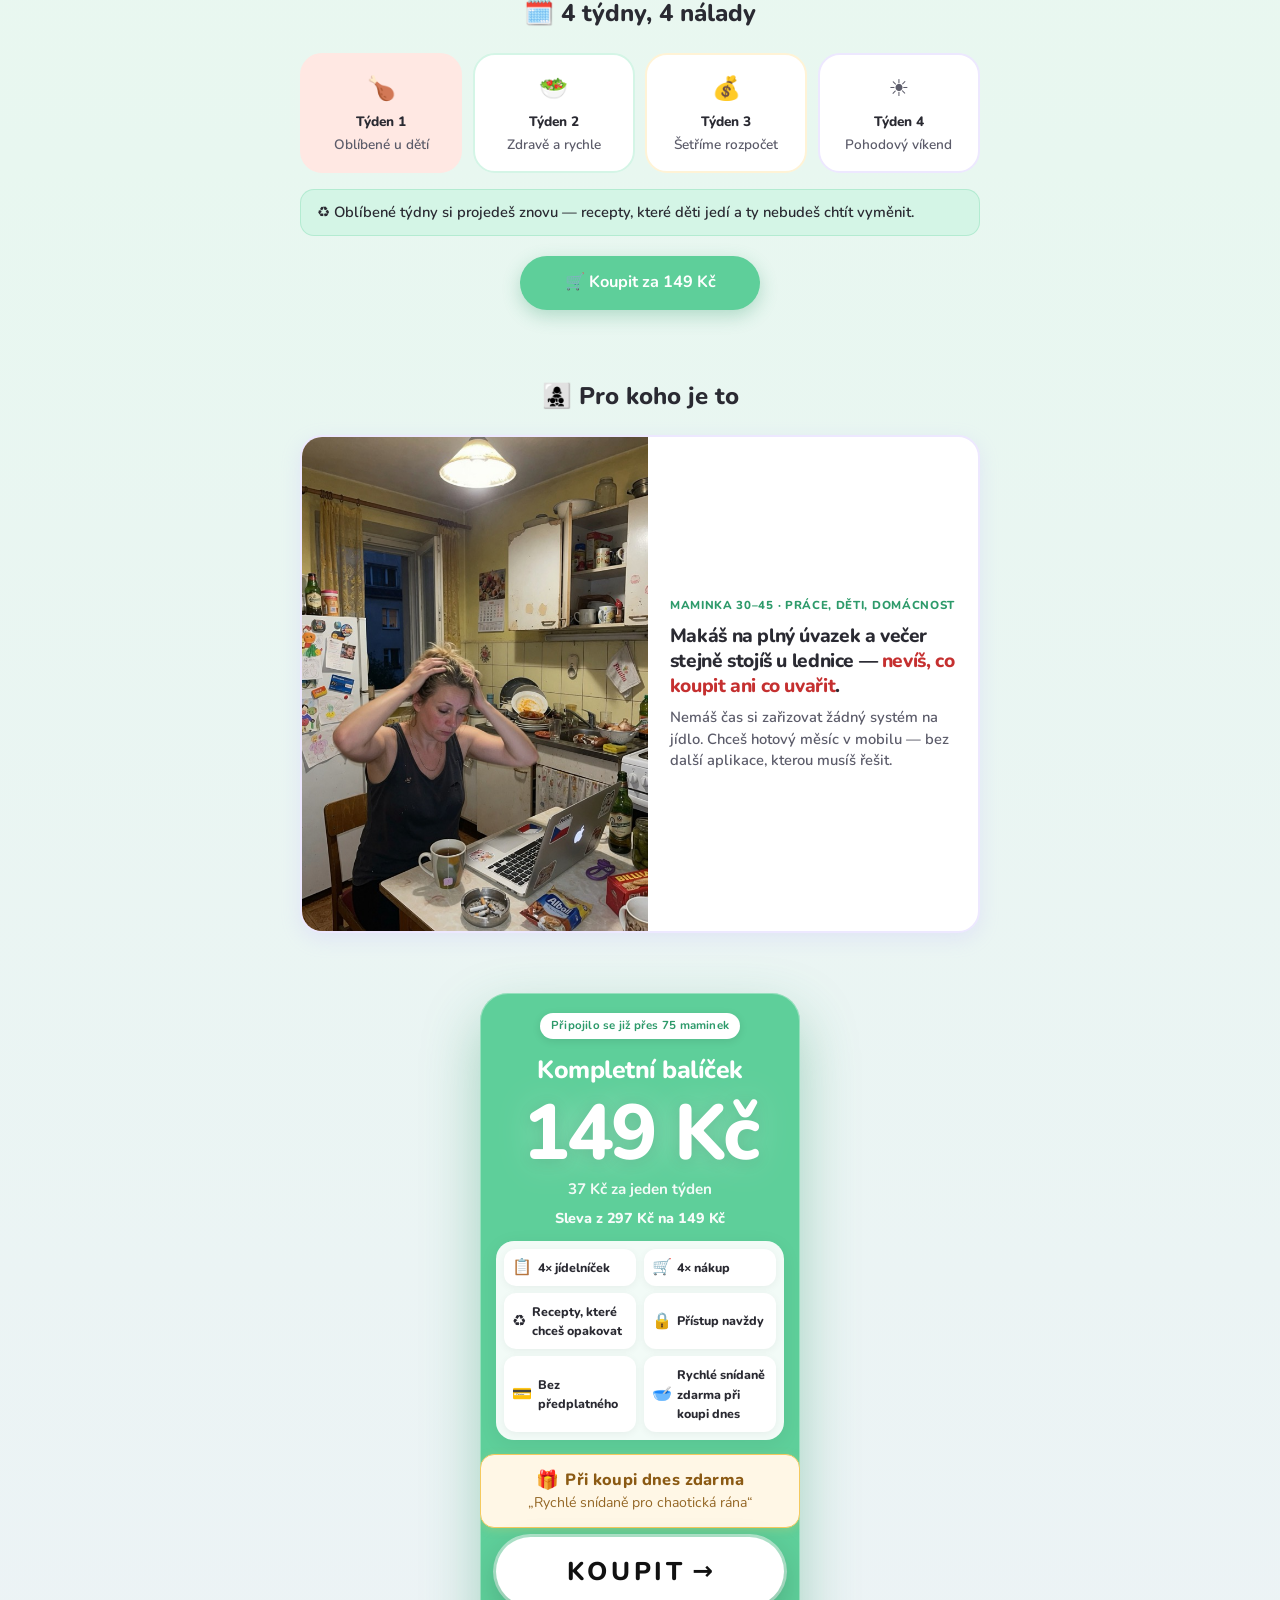
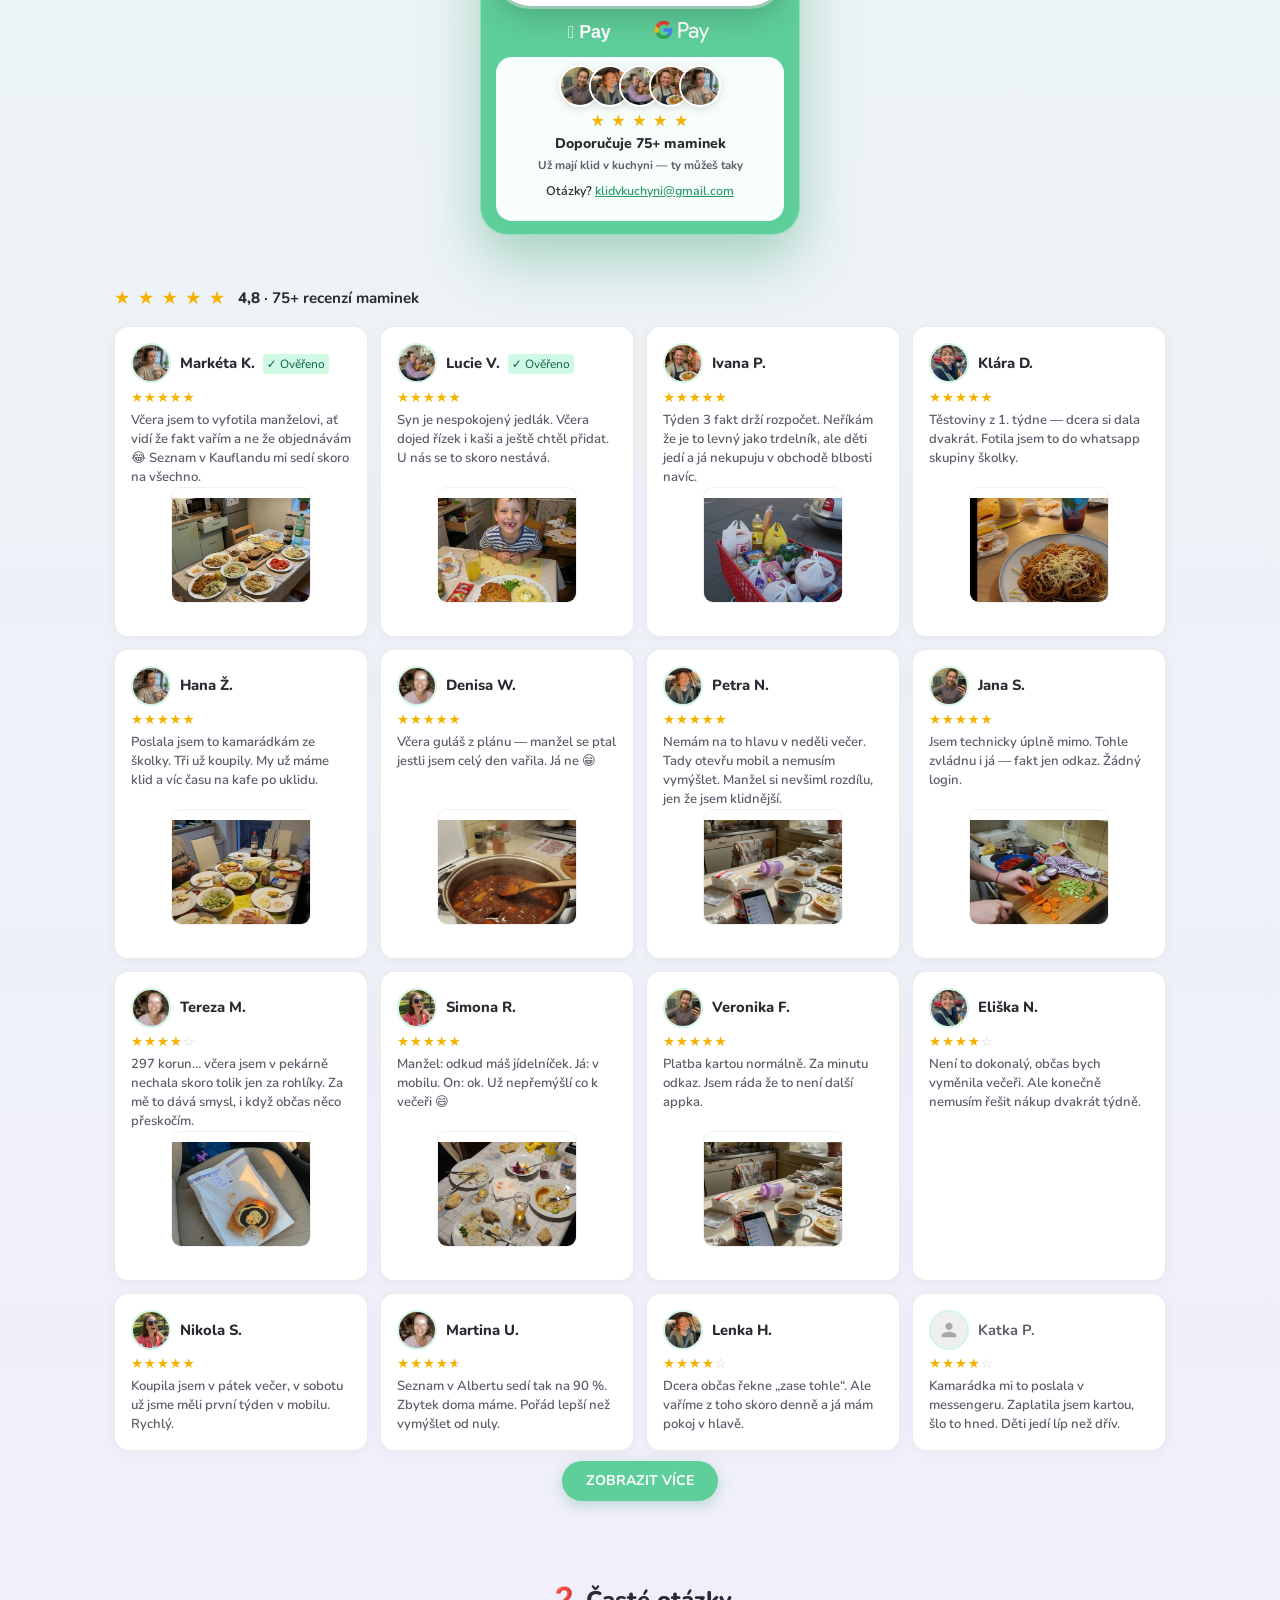
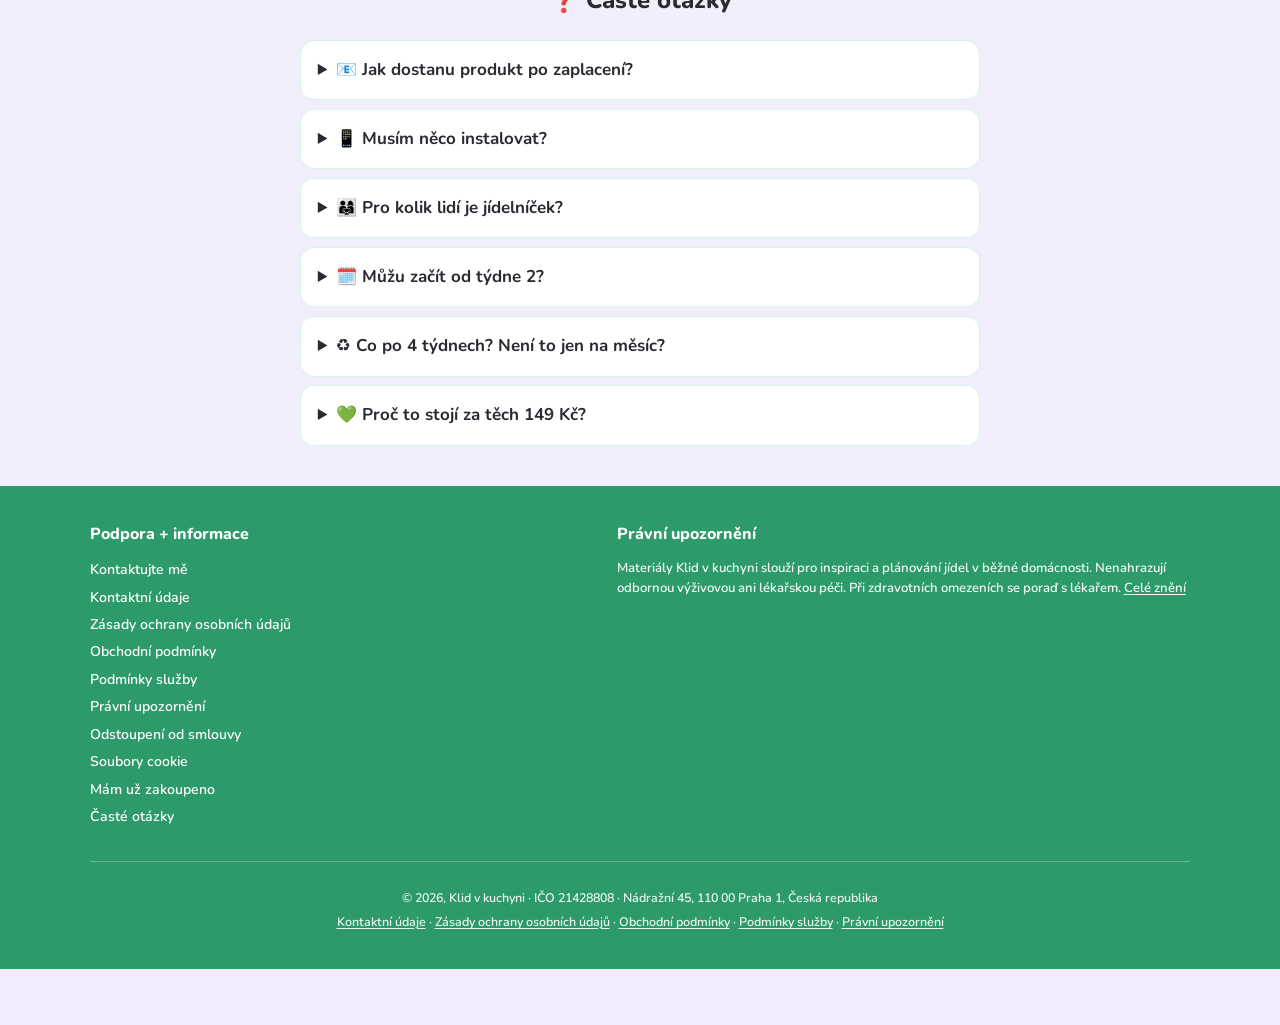
==== commit 6d99a80f: "Přidat slevu z 297 Kč na 149 Kč všude - Hero: nový řádek 'Sleva z 297 Kč na 149 Kč' - Bundle intro: " ====
--- a/index.html
+++ b/index.html
@@ -52,6 +52,7 @@
           <a class="btn btn--primary" id="btn-koupit-hero" href="#koupit">🛒 Koupit za 149 Kč</a>
           <a class="btn btn--ghost" href="#ukazka" style="font-size:0.85em; padding:0.5em 0.8em; opacity:0.85;">nebo se podívej na ukázku ↓</a>
         </div>
+        <p class="hero__savings">Sleva z 297 Kč na 149 Kč</p>
         <p class="hero__note hero__note--social" id="hero-price">
           <span class="hero__faces" aria-hidden="true">
             <img src="images/moms/avatar-05.jpg" alt="" width="20" height="20" loading="lazy" decoding="async" />
@@ -191,7 +192,7 @@
       <section class="bundle" id="balicek">
         <h2 class="section-title">📦 Co dostaneš v balíčku</h2>
         <p class="bundle__intro">
-          Jedna platba <strong>149 Kč</strong> — celý měsíc jídla v mobilu. Ne předplatné, ne
+          Jedna platba <strong>149 Kč</strong> <span class="savings-note">(sleva z 297 Kč)</span> — celý měsíc jídla v mobilu. Ne předplatné, ne
           „vyprší za měsíc“. <strong>Přístup navždy</strong> — oblíbené večeře, které dává smysl opakovat.
         </p>
         <ul class="bundle__list">
@@ -273,7 +274,7 @@
           <li><span aria-hidden="true">☕</span> Méně paniky v 17:00 — víš co vařit</li>
         </ul>
         <p class="value-note value-note--center">
-          <strong>37 Kč za týden</strong> jídla v hlavě — a pak znovu, bez další platby.
+          <strong>37 Kč za týden</strong> <span class="savings-note">(sleva z 297 Kč na 149 Kč)</span> jídla v hlavě — a pak znovu, bez další platby.
         </p>
       </section>
 
@@ -327,6 +328,7 @@
             <h2 class="pricing__title" id="pricing-heading">Kompletní balíček</h2>
             <p class="pricing__price" id="pricing-price">149 Kč</p>
             <p class="pricing__perweek" id="pricing-perweek">37 Kč za jeden týden</p>
+            <p class="pricing__savings">Sleva z 297 Kč na 149 Kč</p>
           </div>
 
           <div class="pricing__perks-panel">
@@ -800,7 +802,7 @@
           <p>
             Méně večerů „co zase vařit“, méně zbytečného v obchodě, klid v hlavě. Jedna platba =
             měsíc oblíbených receptů <strong>, které budeš chtít opakovat</strong>. Cca 37 Kč za
-            týden — ne jednorázovka, která zmizí.
+            týden (sleva z 297 Kč na 149 Kč) — ne jednorázovka, která zmizí.
           </p>
         </details>
       </section>
@@ -814,7 +816,7 @@
         <div class="sticky-bar__text">
           <strong>4 týdny jídla · přes 75 maminek celkem</strong>
           <span class="sticky-bar__sub"
-            ><span id="sticky-price">149 Kč</span> jednorázově · přístup navždy</span
+            ><span id="sticky-price">149 Kč</span> <span class="savings-note">(z 297 Kč)</span> jednorázově · přístup navždy</span
           >
         </div>
         <a class="btn btn--primary sticky-bar__btn" id="sticky-buy" href="#koupit">🛒 Koupit za 149 Kč</a>
--- a/site.css
+++ b/site.css
@@ -141,6 +141,14 @@
   gap: 0.35rem 0.45rem;
   font-weight: 700;
   color: var(--text);
+}
+
+.hero__savings {
+  margin: 0.55rem 0 0.15rem;
+  font-size: 0.86rem;
+  font-weight: 700;
+  color: var(--mint-dark);
+  text-align: center;
 }
 
 .hero__faces {
@@ -1202,6 +1210,21 @@
   font-size: 0.95rem;
   font-weight: 700;
   color: rgba(255, 255, 255, 0.92);
+}
+
+.pricing__savings {
+  margin: 0.35rem 0 0.1rem;
+  font-size: 0.9rem;
+  font-weight: 800;
+  color: #fff;
+  letter-spacing: -0.01em;
+  opacity: 0.95;
+}
+
+.savings-note {
+  font-size: 0.82rem;
+  font-weight: 600;
+  opacity: 0.85;
 }
 
 .pricing__hook {
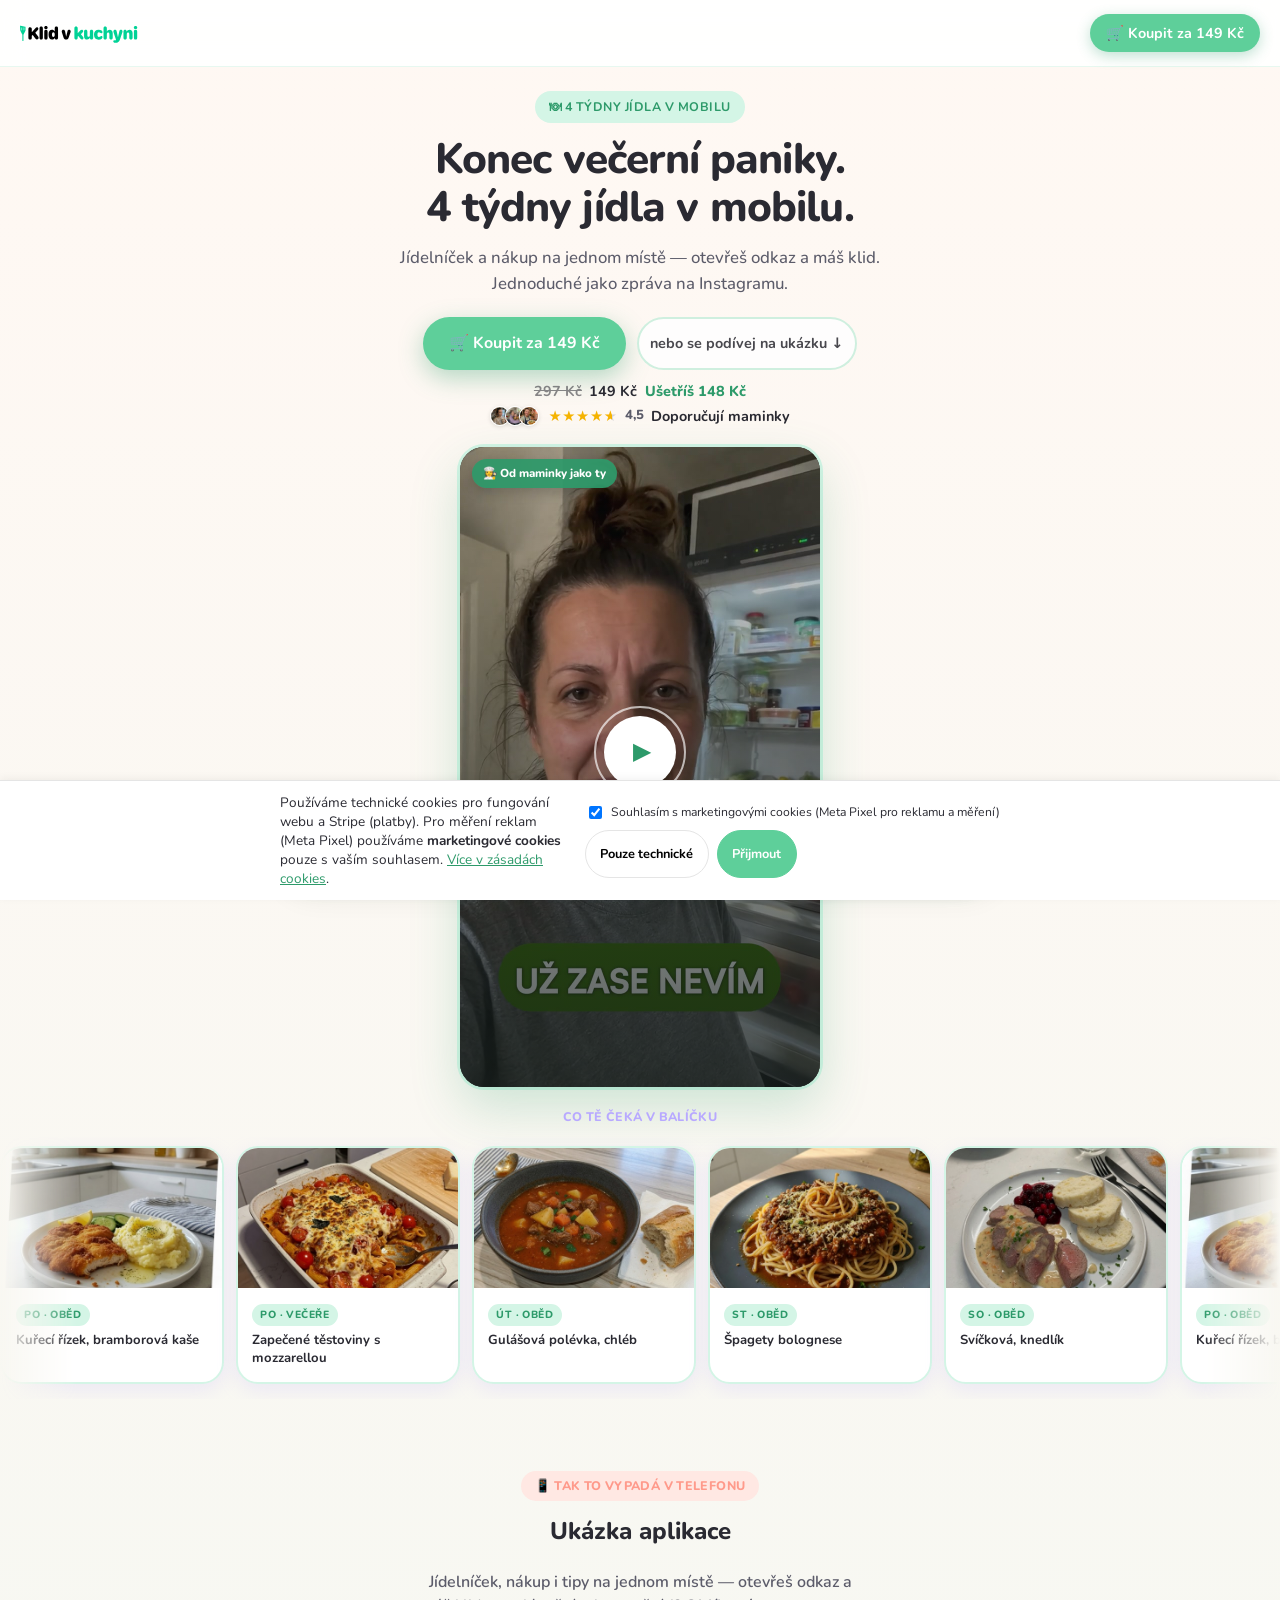
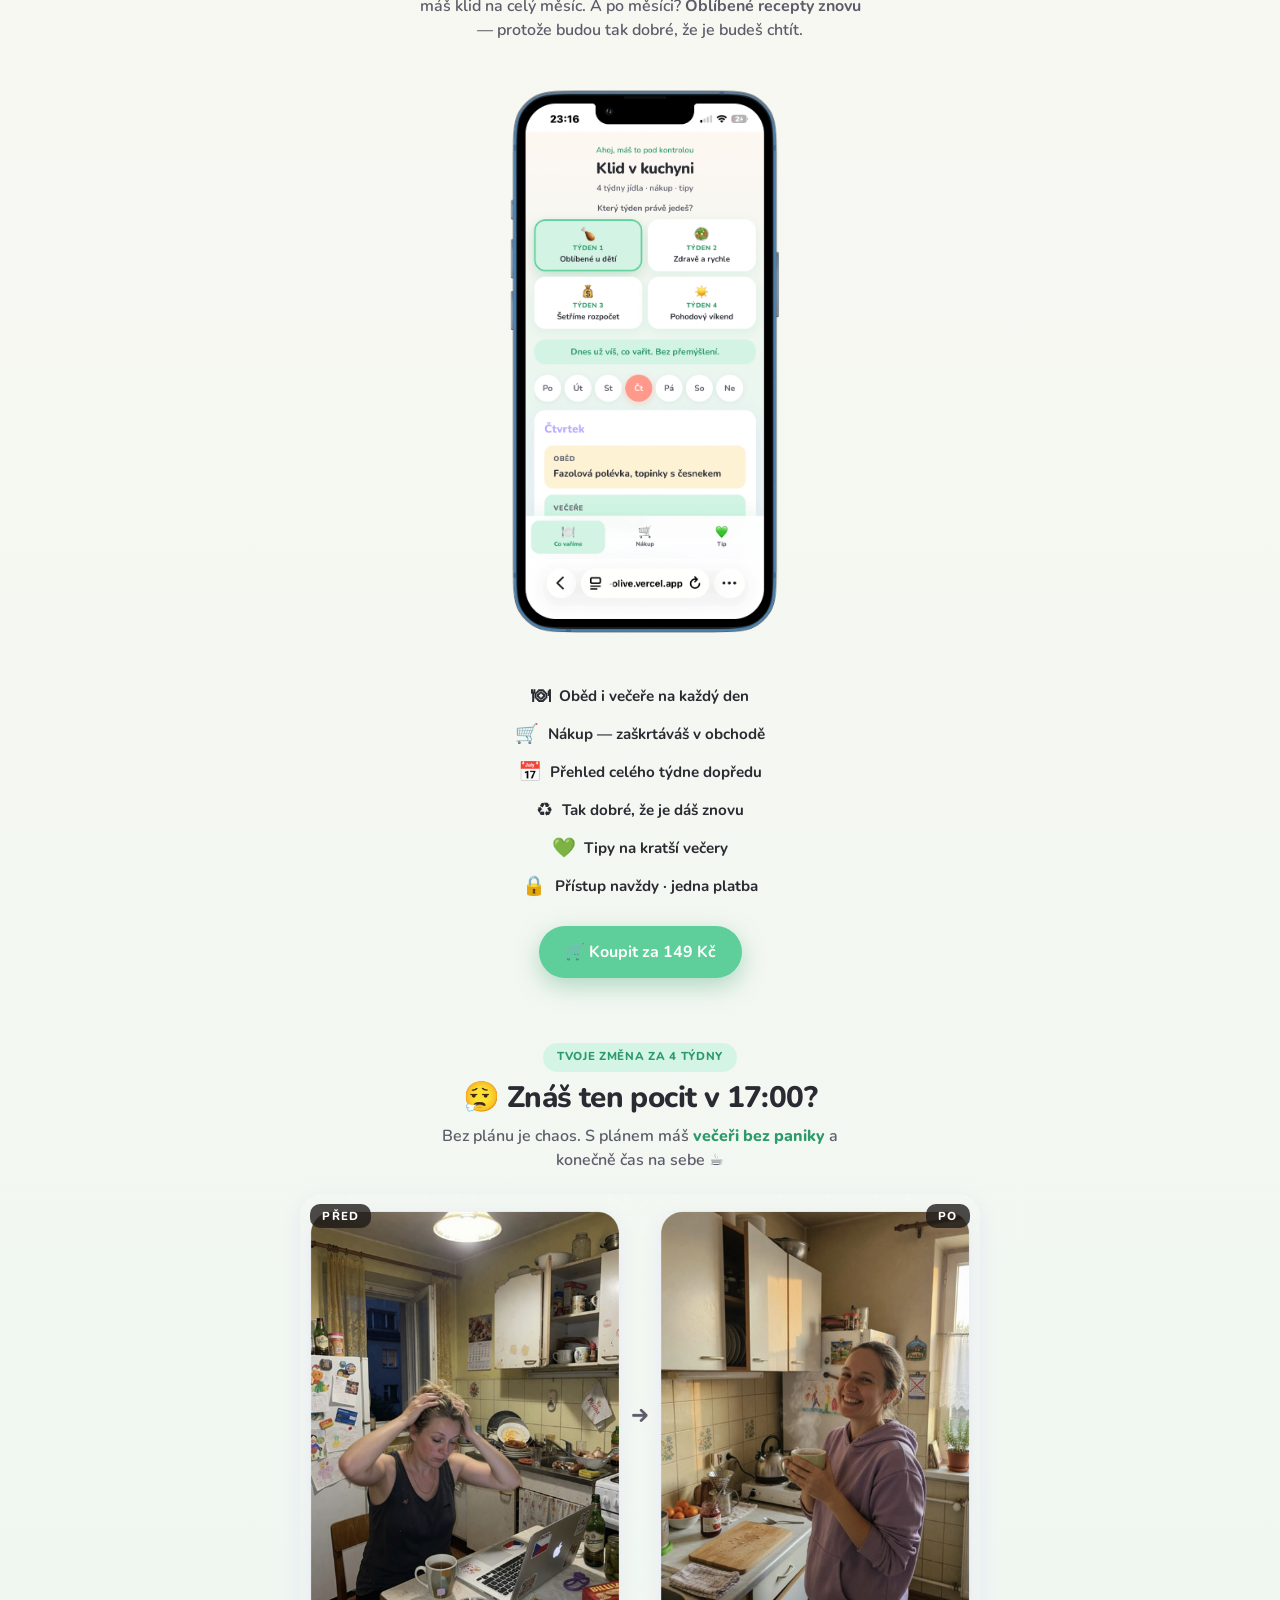
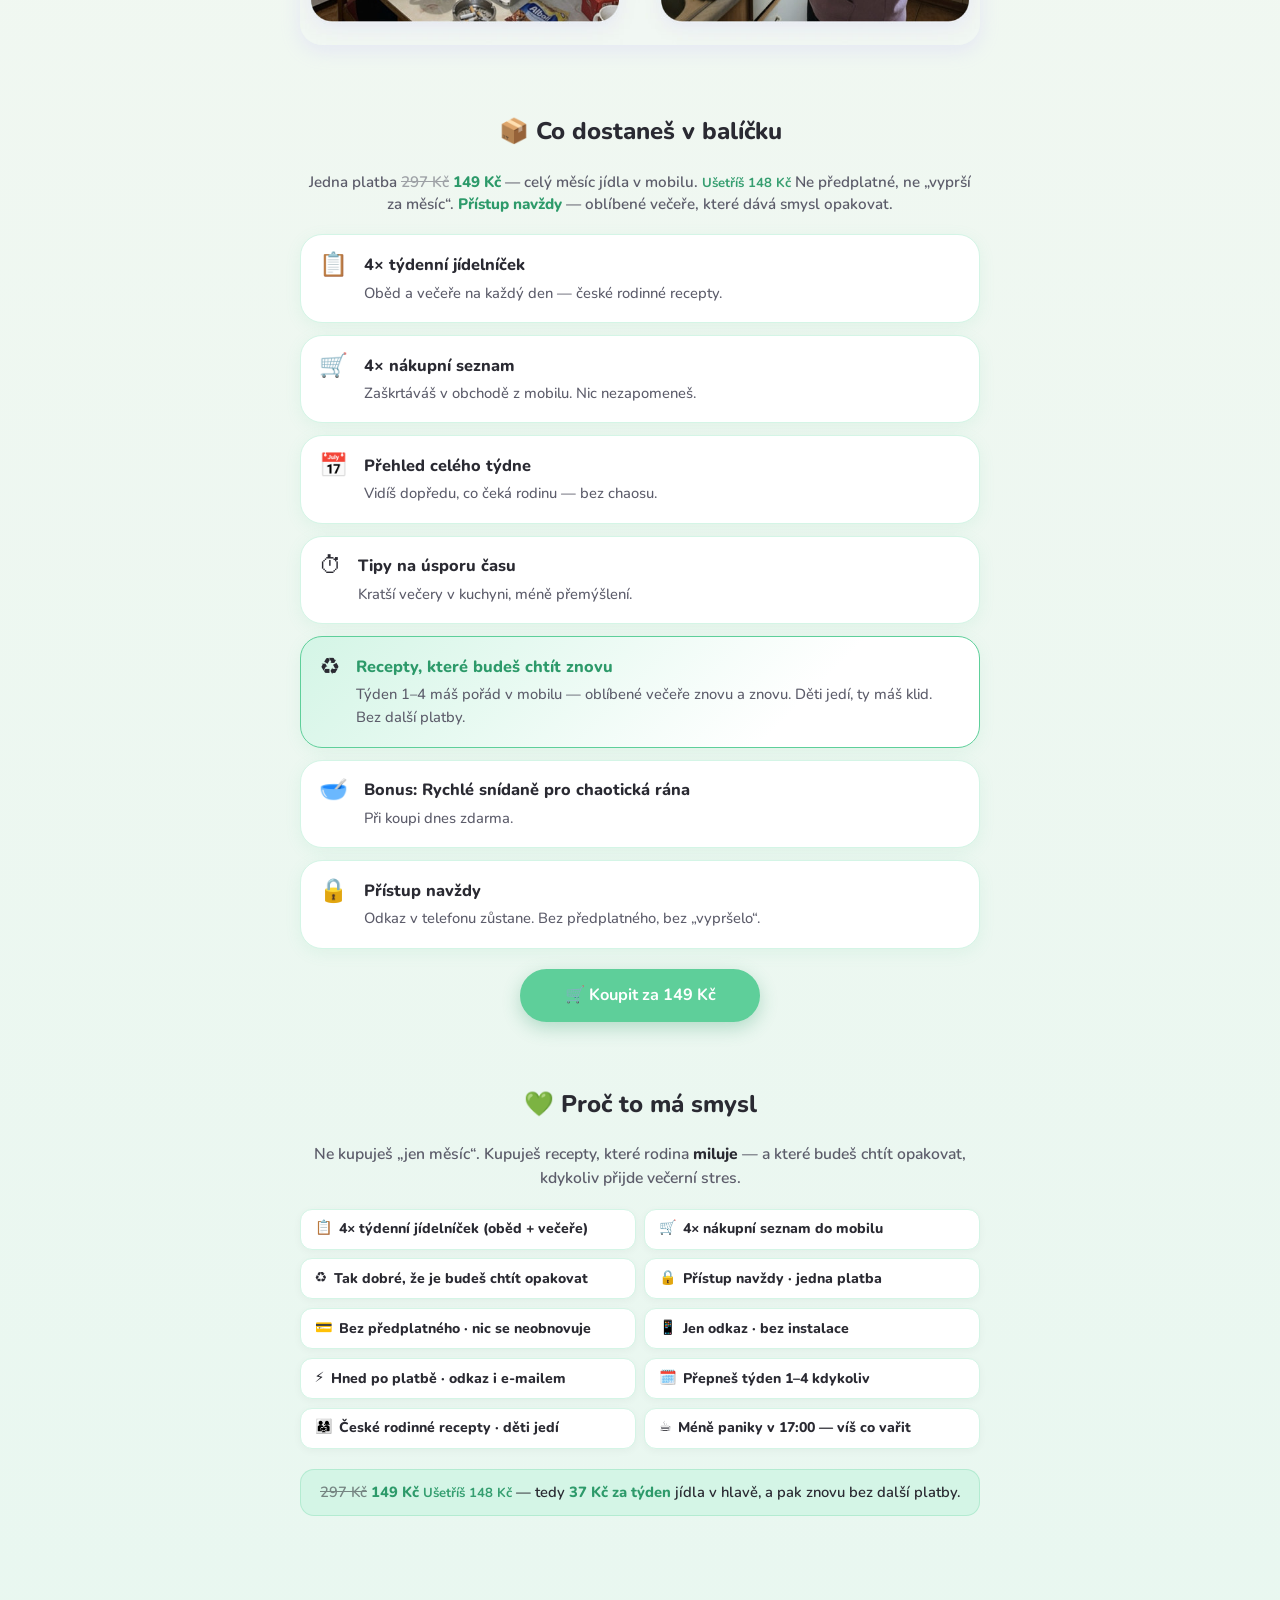
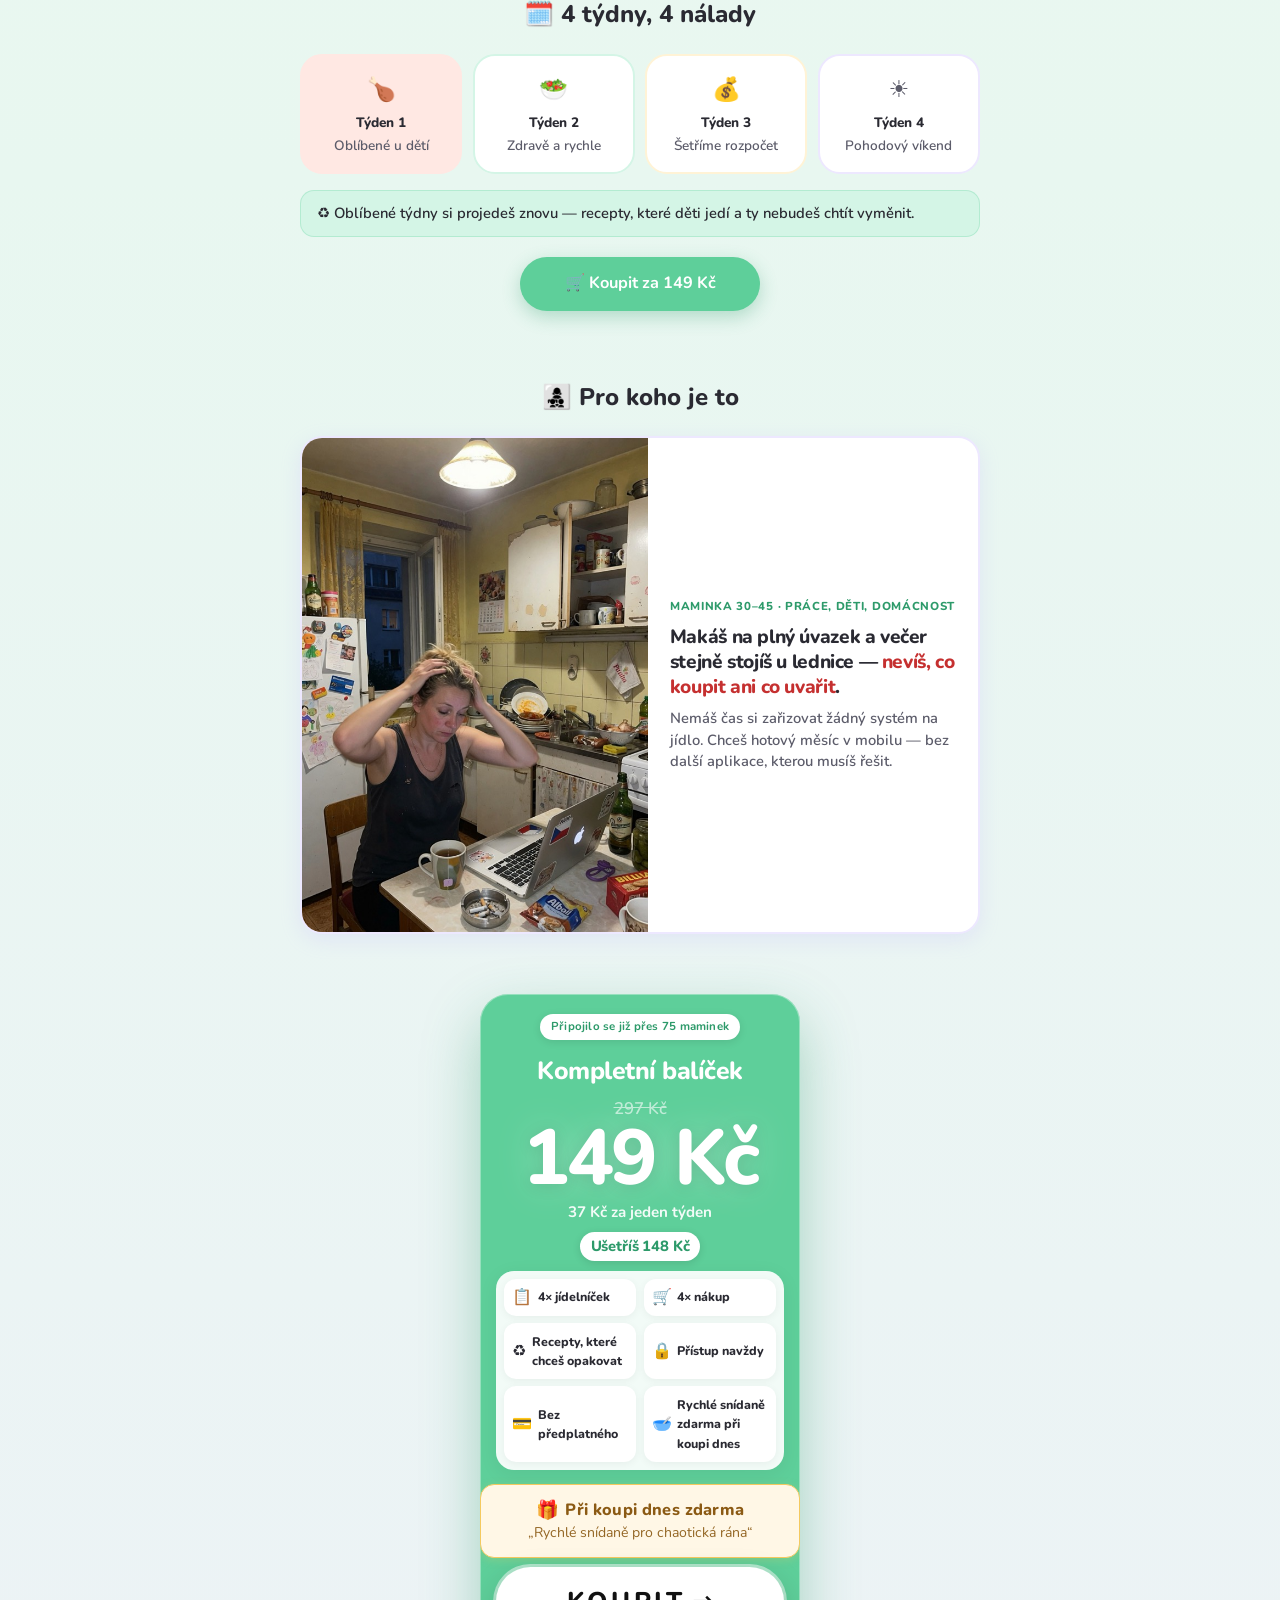
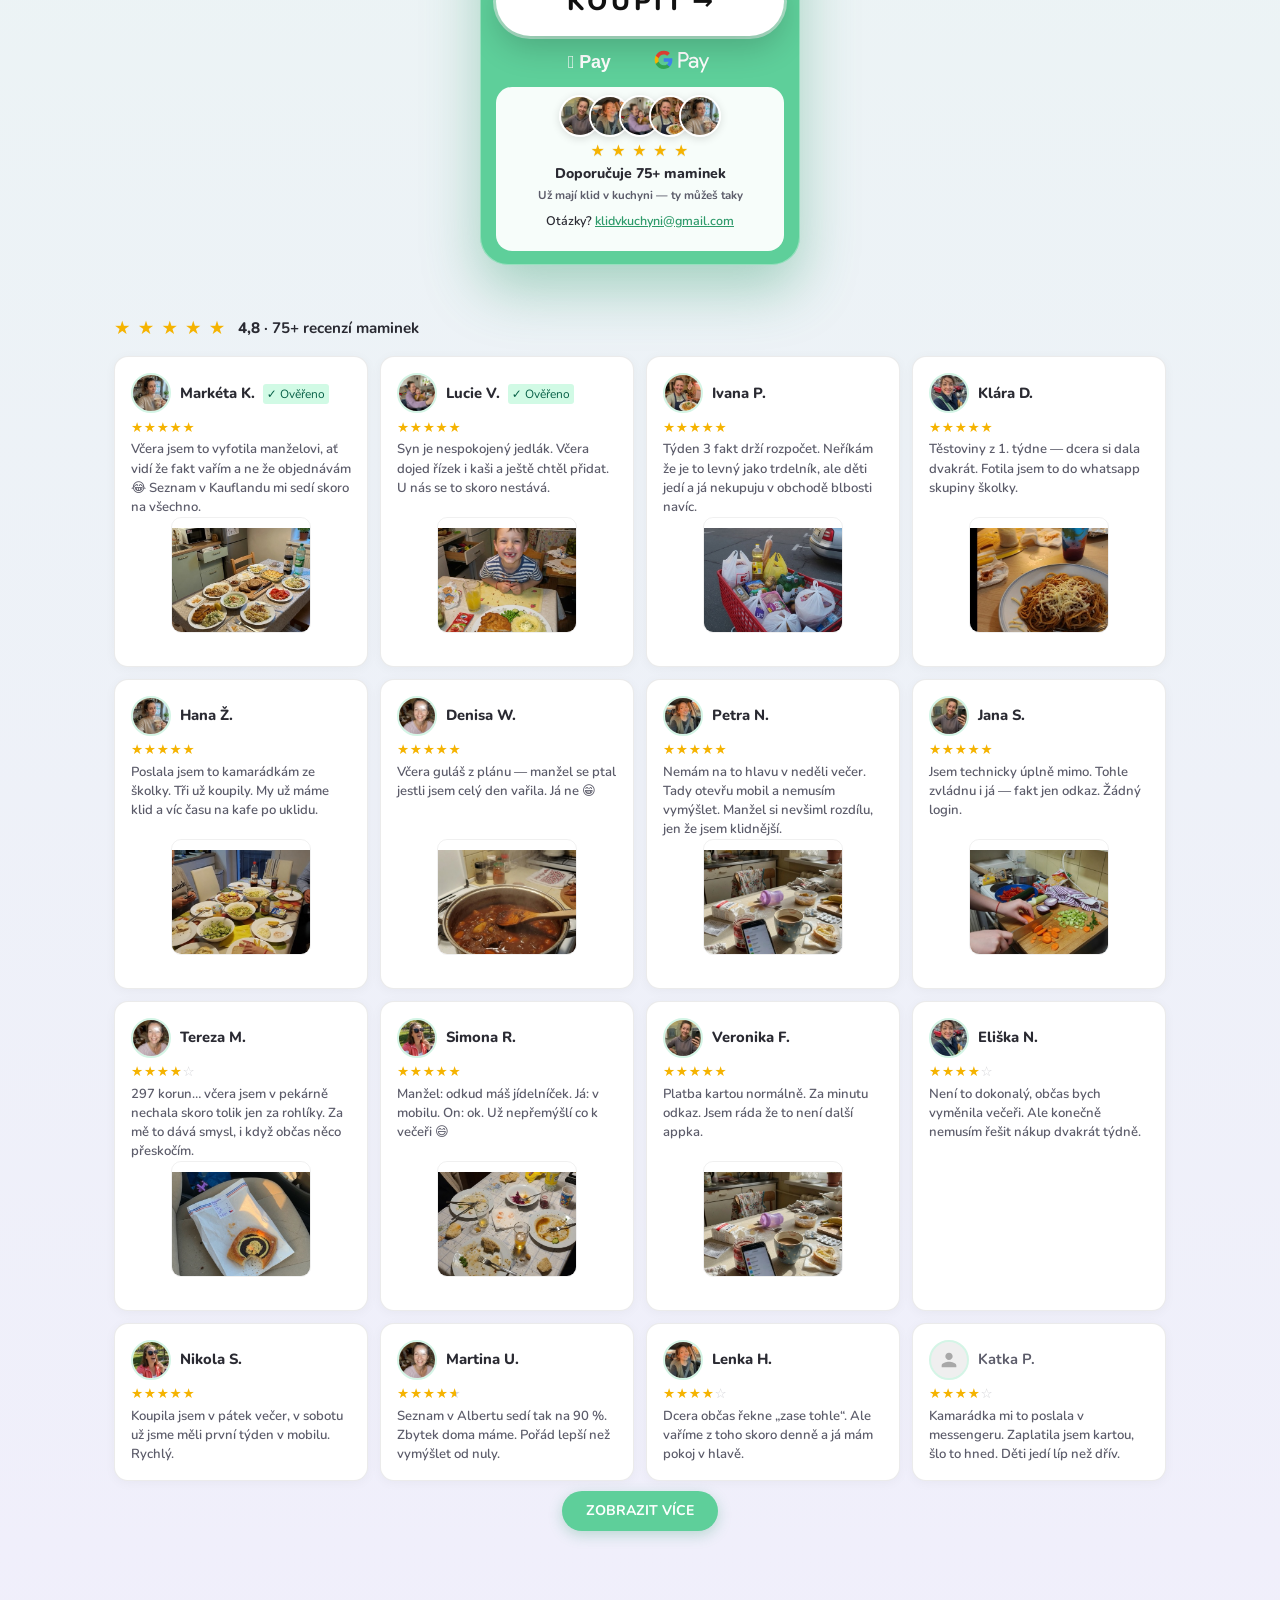
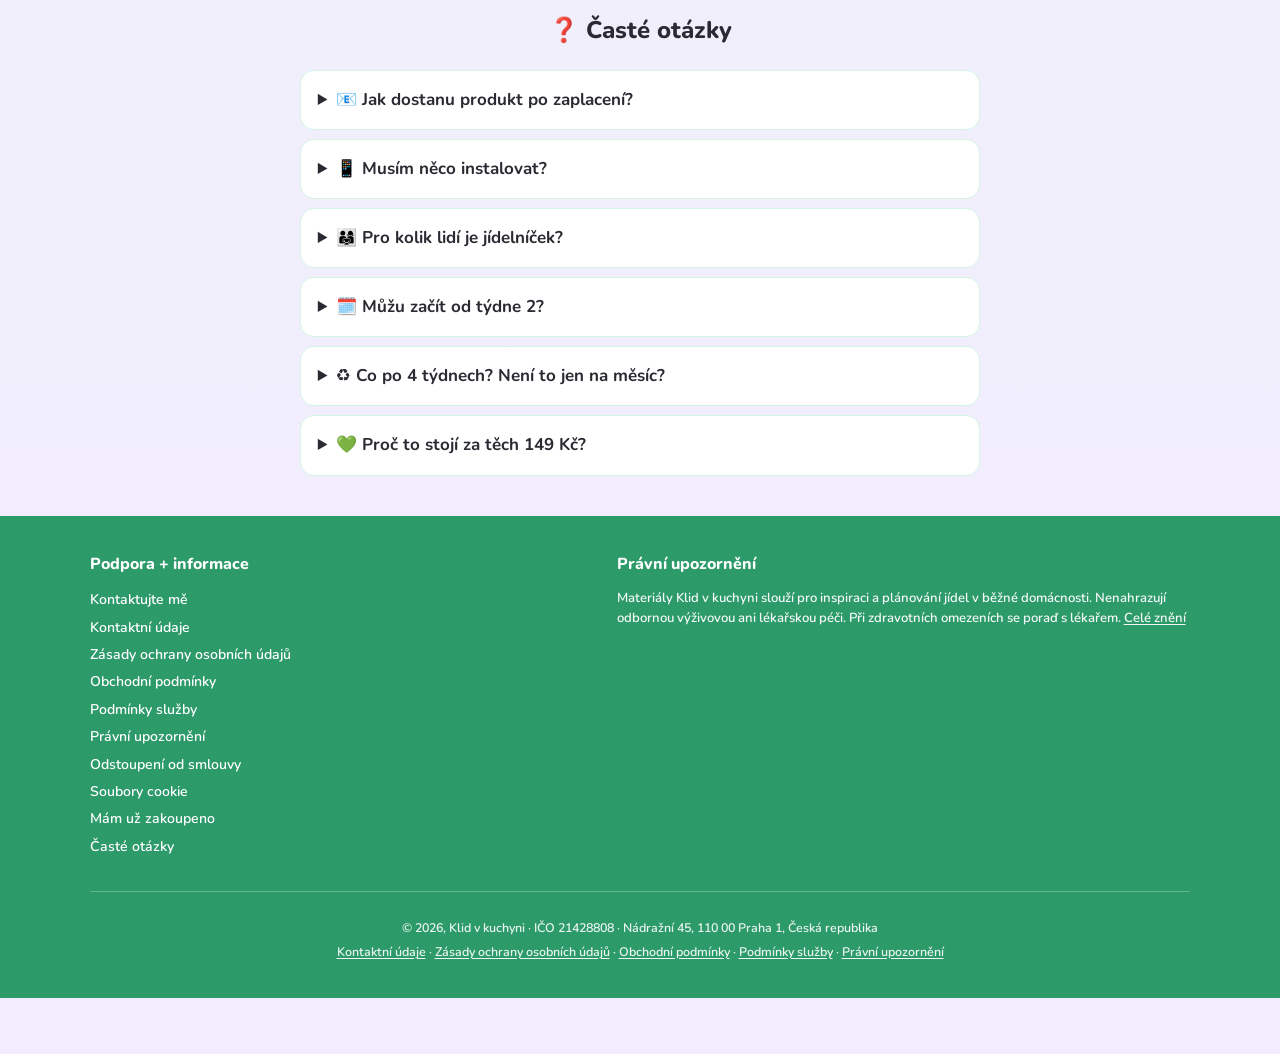
==== commit 0d72718a: "Přepracovat slevu: přeškrtnutá původní cena + zvýrazněná úspora - Pricing karta: <span class="pricin" ====
--- a/index.html
+++ b/index.html
@@ -52,7 +52,7 @@
           <a class="btn btn--primary" id="btn-koupit-hero" href="#koupit">🛒 Koupit za 149 Kč</a>
           <a class="btn btn--ghost" href="#ukazka" style="font-size:0.85em; padding:0.5em 0.8em; opacity:0.85;">nebo se podívej na ukázku ↓</a>
         </div>
-        <p class="hero__savings">Sleva z 297 Kč na 149 Kč</p>
+        <p class="hero__savings"><s>297 Kč</s> 149 Kč <span class="savings-highlight">Ušetříš 148 Kč</span></p>
         <p class="hero__note hero__note--social" id="hero-price">
           <span class="hero__faces" aria-hidden="true">
             <img src="images/moms/avatar-05.jpg" alt="" width="20" height="20" loading="lazy" decoding="async" />
@@ -192,7 +192,7 @@
       <section class="bundle" id="balicek">
         <h2 class="section-title">📦 Co dostaneš v balíčku</h2>
         <p class="bundle__intro">
-          Jedna platba <strong>149 Kč</strong> <span class="savings-note">(sleva z 297 Kč)</span> — celý měsíc jídla v mobilu. Ne předplatné, ne
+          Jedna platba <s>297 Kč</s> <strong>149 Kč</strong> — celý měsíc jídla v mobilu. <span class="savings-note">Ušetříš 148 Kč</span> Ne předplatné, ne
           „vyprší za měsíc“. <strong>Přístup navždy</strong> — oblíbené večeře, které dává smysl opakovat.
         </p>
         <ul class="bundle__list">
@@ -274,7 +274,7 @@
           <li><span aria-hidden="true">☕</span> Méně paniky v 17:00 — víš co vařit</li>
         </ul>
         <p class="value-note value-note--center">
-          <strong>37 Kč za týden</strong> <span class="savings-note">(sleva z 297 Kč na 149 Kč)</span> jídla v hlavě — a pak znovu, bez další platby.
+          <s>297 Kč</s> <strong>149 Kč</strong> <span class="savings-note">Ušetříš 148 Kč</span> — tedy <strong>37 Kč za týden</strong> jídla v hlavě, a pak znovu bez další platby.
         </p>
       </section>
 
@@ -326,9 +326,10 @@
           <div class="pricing__hero">
             <p class="pricing__urgency">Připojilo se již přes 75 maminek</p>
             <h2 class="pricing__title" id="pricing-heading">Kompletní balíček</h2>
+            <span class="pricing__old">297 Kč</span>
             <p class="pricing__price" id="pricing-price">149 Kč</p>
             <p class="pricing__perweek" id="pricing-perweek">37 Kč za jeden týden</p>
-            <p class="pricing__savings">Sleva z 297 Kč na 149 Kč</p>
+            <p class="pricing__savings">Ušetříš 148 Kč</p>
           </div>
 
           <div class="pricing__perks-panel">
@@ -801,8 +802,8 @@
           <summary>💚 Proč to stojí za těch 149 Kč?</summary>
           <p>
             Méně večerů „co zase vařit“, méně zbytečného v obchodě, klid v hlavě. Jedna platba =
-            měsíc oblíbených receptů <strong>, které budeš chtít opakovat</strong>. Cca 37 Kč za
-            týden (sleva z 297 Kč na 149 Kč) — ne jednorázovka, která zmizí.
+            měsíc oblíbených receptů <strong>, které budeš chtít opakovat</strong>. <s>297 Kč</s> 149 Kč — tedy cca 37 Kč za
+            týden. <strong>Ušetříš 148 Kč</strong> — ne jednorázovka, která zmizí.
           </p>
         </details>
       </section>
@@ -816,7 +817,7 @@
         <div class="sticky-bar__text">
           <strong>4 týdny jídla · přes 75 maminek celkem</strong>
           <span class="sticky-bar__sub"
-            ><span id="sticky-price">149 Kč</span> <span class="savings-note">(z 297 Kč)</span> jednorázově · přístup navždy</span
+            ><s>297 Kč</s> <span id="sticky-price">149 Kč</span></span
           >
         </div>
         <a class="btn btn--primary sticky-bar__btn" id="sticky-buy" href="#koupit">🛒 Koupit za 149 Kč</a>
--- a/site.css
+++ b/site.css
@@ -145,10 +145,22 @@
 
 .hero__savings {
   margin: 0.55rem 0 0.15rem;
-  font-size: 0.86rem;
-  font-weight: 700;
+  font-size: 0.9rem;
+  font-weight: 700;
+  color: var(--text);
+  text-align: center;
+}
+
+.hero__savings s {
+  text-decoration: line-through;
+  opacity: 0.55;
+  margin-right: 0.2rem;
+}
+
+.hero__savings .savings-highlight {
+  font-weight: 800;
   color: var(--mint-dark);
-  text-align: center;
+  margin-left: 0.25rem;
 }
 
 .hero__faces {
@@ -1205,26 +1217,49 @@
     0 0 40px rgba(255, 255, 255, 0.35);
 }
 
+.pricing__old {
+  display: block;
+  font-size: 1.05rem;
+  font-weight: 600;
+  text-decoration: line-through;
+  opacity: 0.6;
+  color: #fff;
+  margin-bottom: -0.15rem;
+}
+
 .pricing__perweek {
-  margin: 0.35rem 0 0;
+  margin: 0.25rem 0 0;
   font-size: 0.95rem;
   font-weight: 700;
   color: rgba(255, 255, 255, 0.92);
 }
 
 .pricing__savings {
-  margin: 0.35rem 0 0.1rem;
-  font-size: 0.9rem;
-  font-weight: 800;
-  color: #fff;
+  display: inline-block;
+  margin: 0.45rem auto 0;
+  padding: 0.2rem 0.65rem;
+  font-size: 0.92rem;
+  font-weight: 800;
+  background: #fff;
+  color: #2d9a6a;
+  border-radius: 999px;
   letter-spacing: -0.01em;
-  opacity: 0.95;
+  box-shadow: 0 2px 8px rgba(0, 0, 0, 0.12);
 }
 
 .savings-note {
   font-size: 0.82rem;
+  font-weight: 700;
+  color: var(--mint-dark);
+  opacity: 0.95;
+}
+
+.bundle__intro s,
+.value-note s,
+.faq__item s {
+  text-decoration: line-through;
+  opacity: 0.55;
   font-weight: 600;
-  opacity: 0.85;
 }
 
 .pricing__hook {
@@ -2225,6 +2260,12 @@
   font-weight: 800;
 }
 
+.sticky-bar__sub s {
+  text-decoration: line-through;
+  opacity: 0.5;
+  margin-right: 0.15rem;
+}
+
 .sticky-bar__btn {
   min-height: 32px;
   padding: 0.2rem 0.6rem;
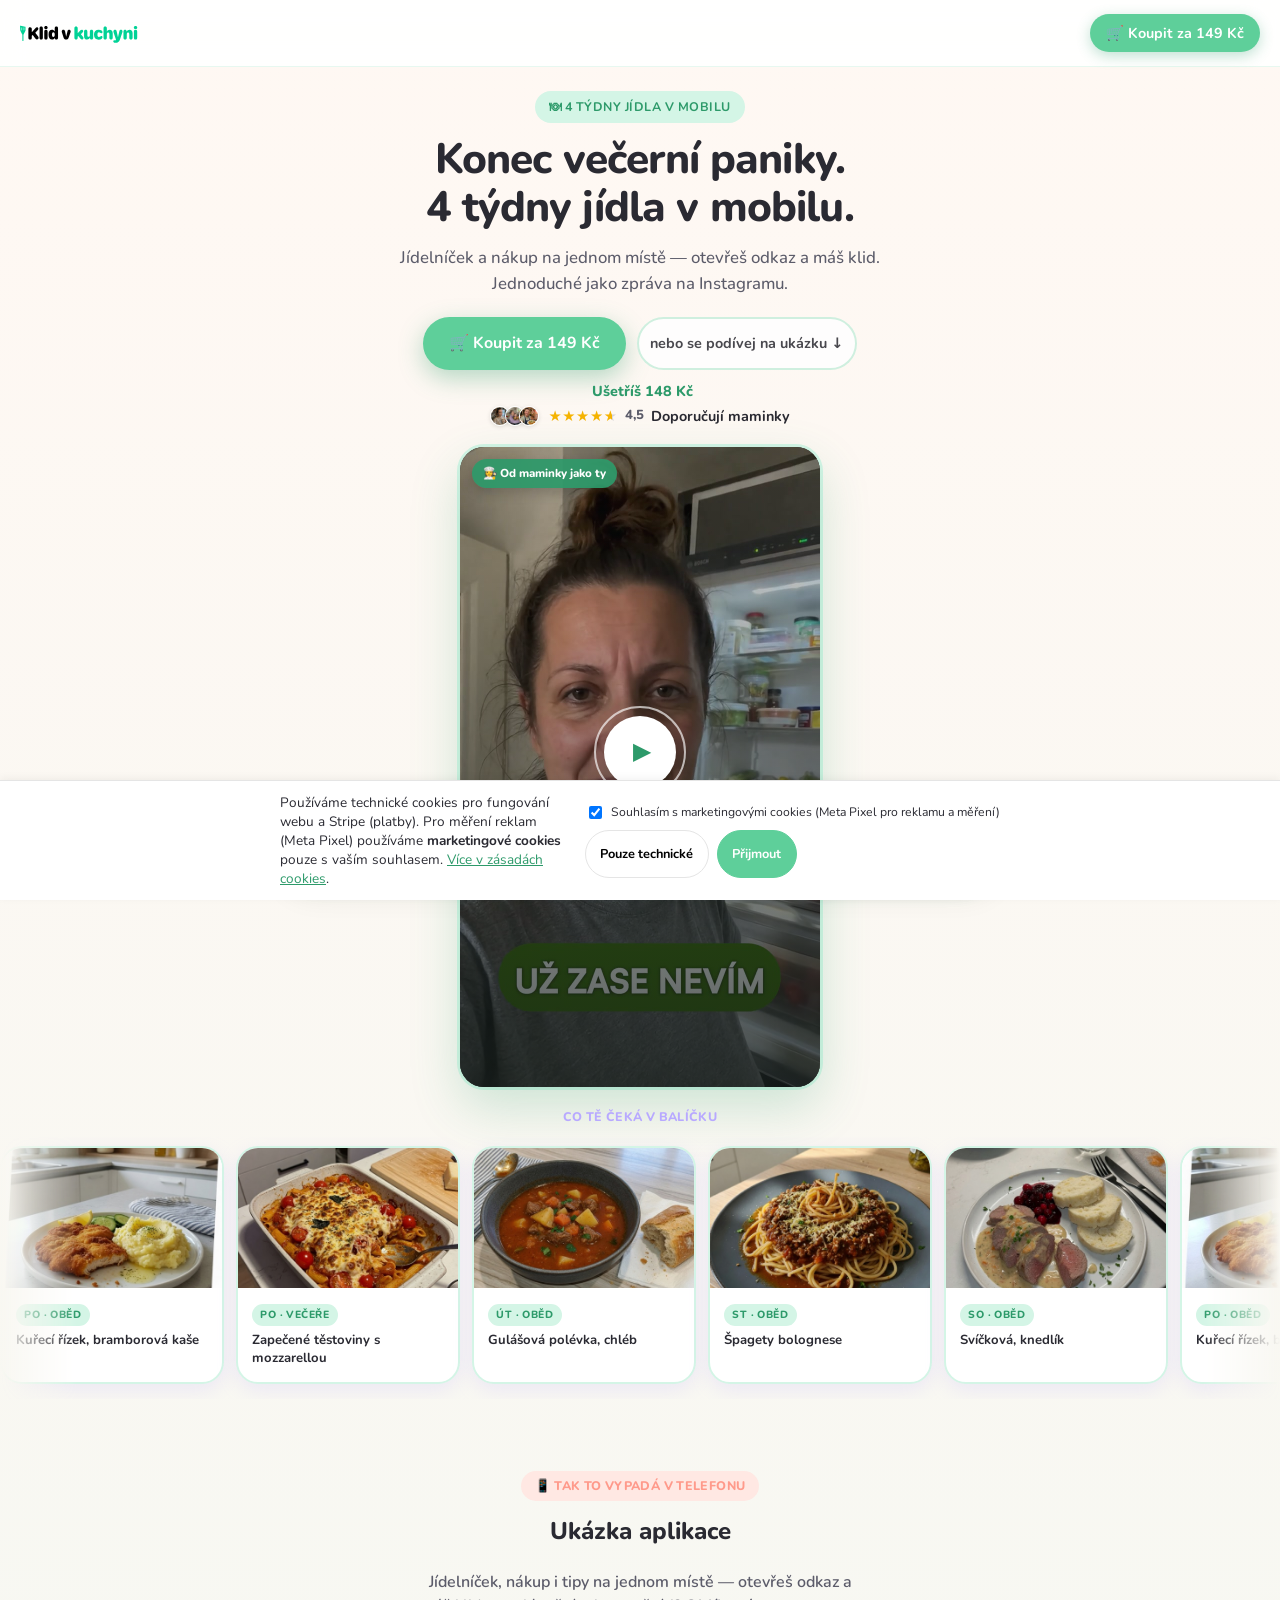
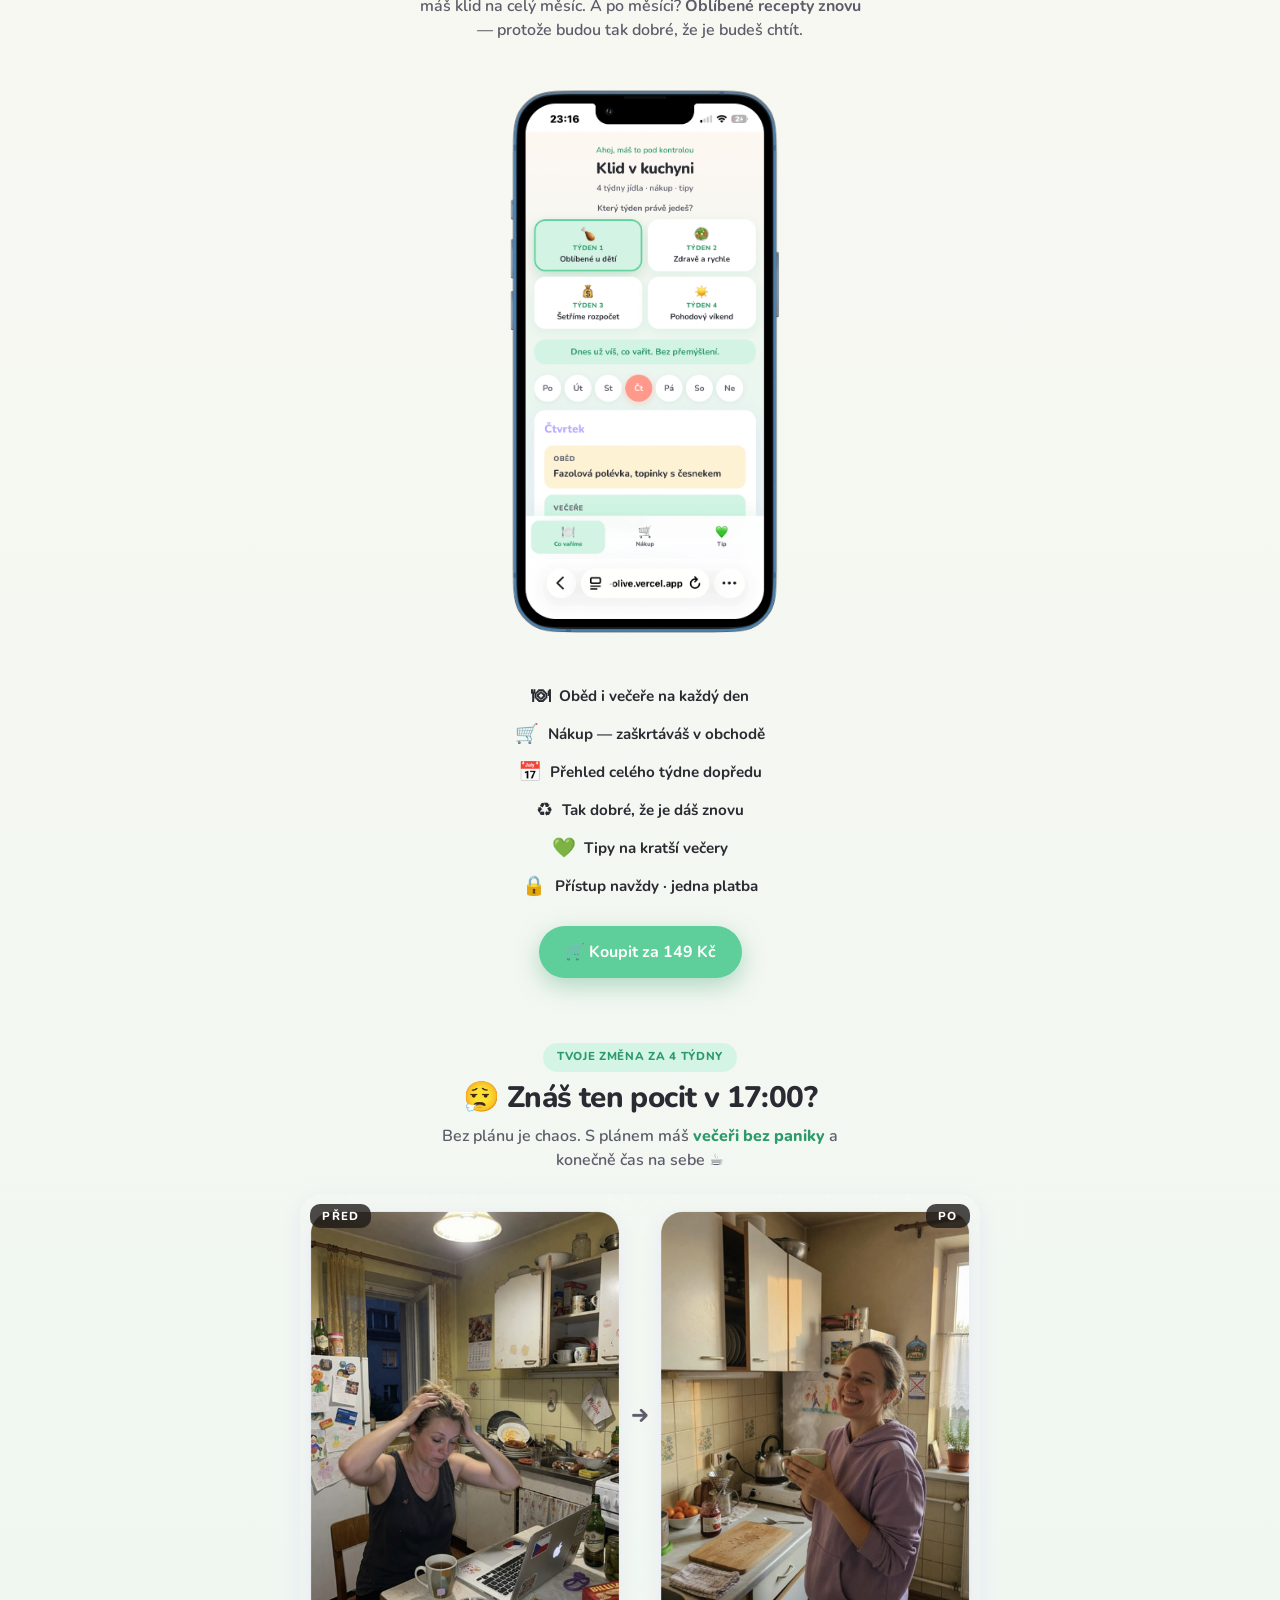
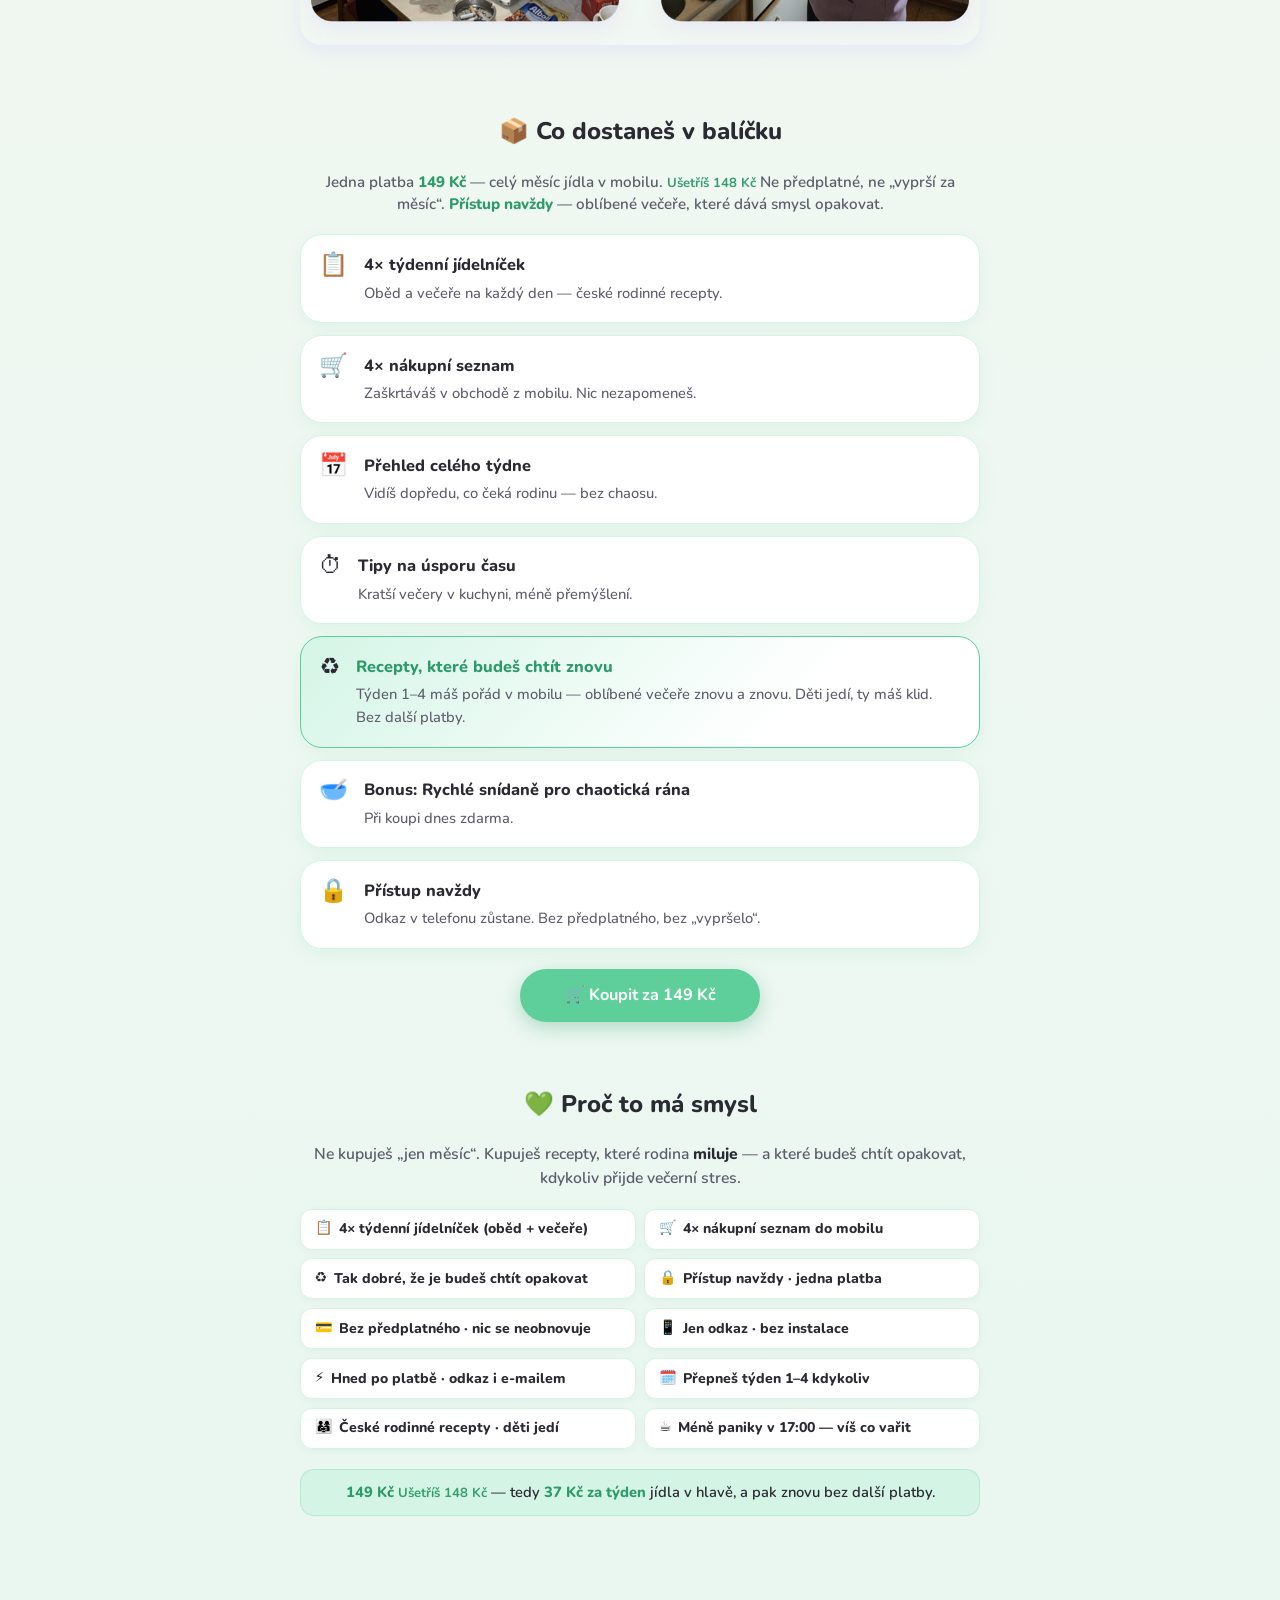
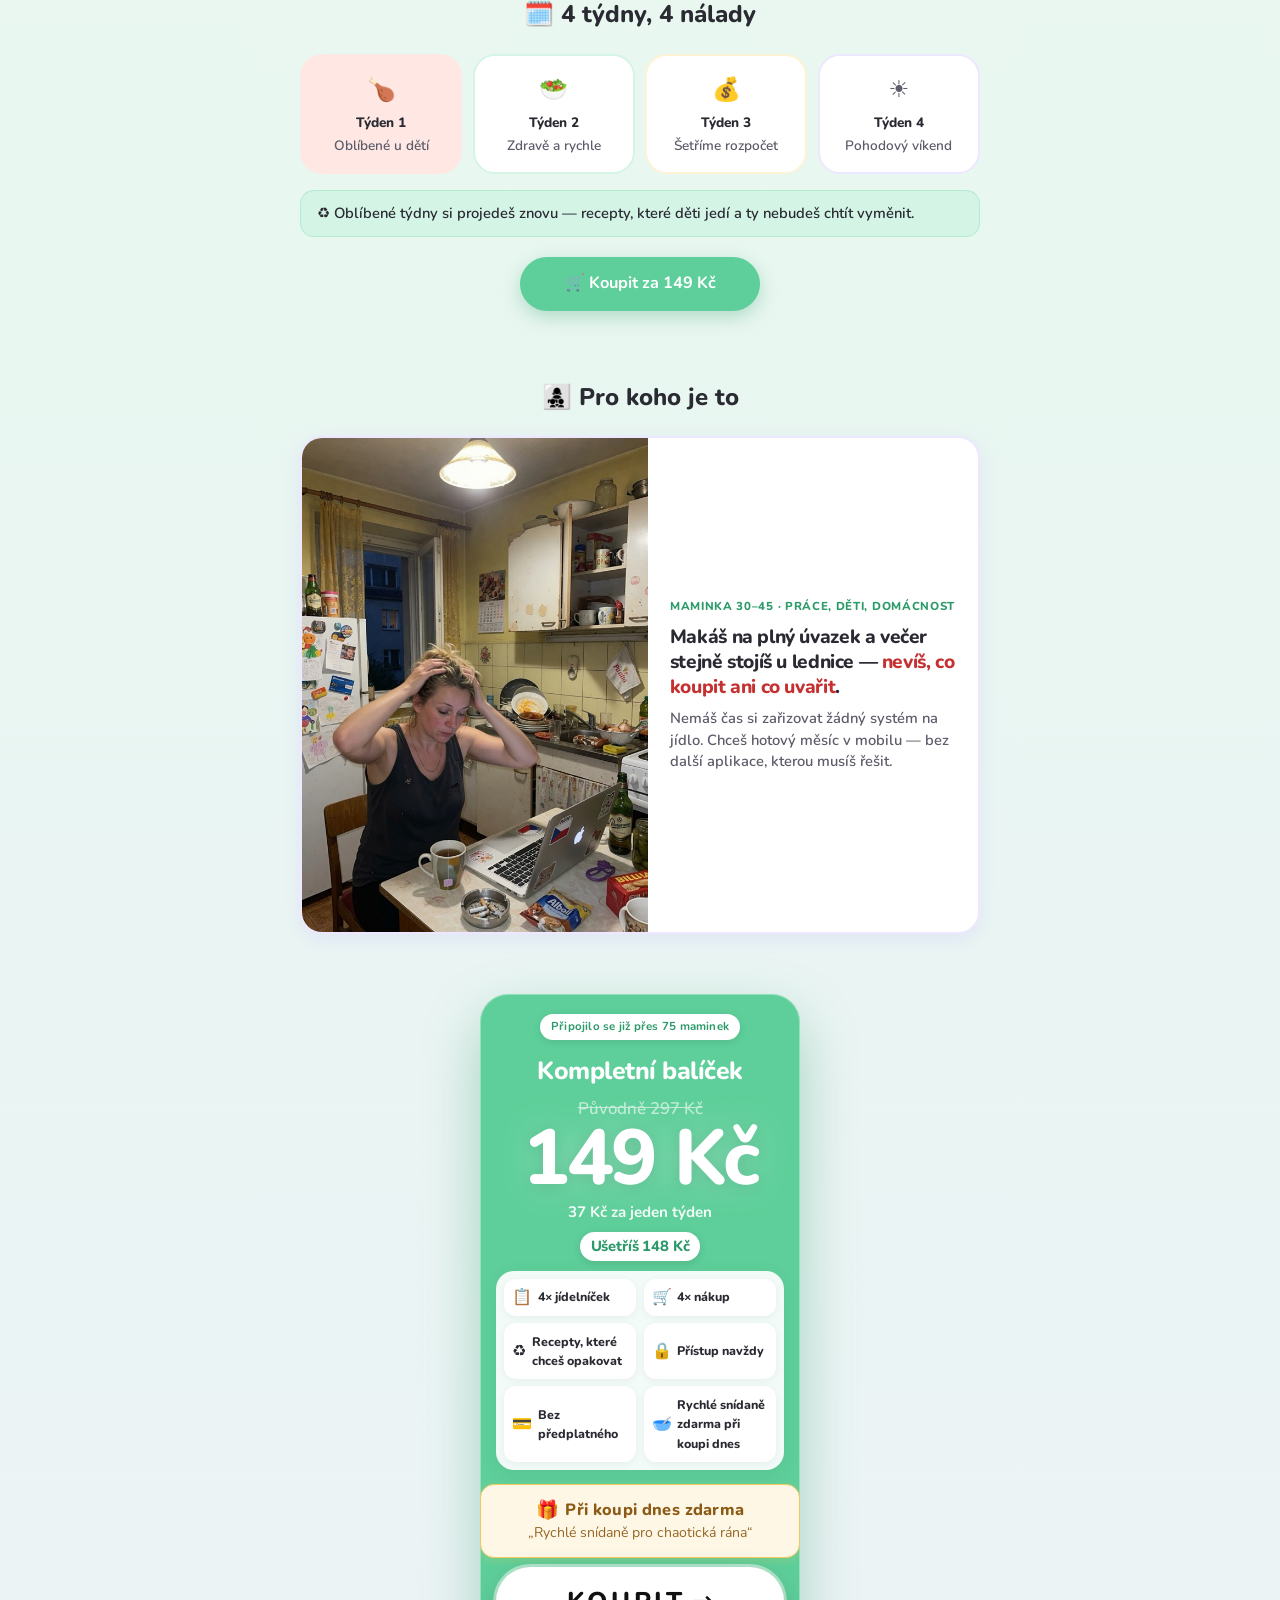
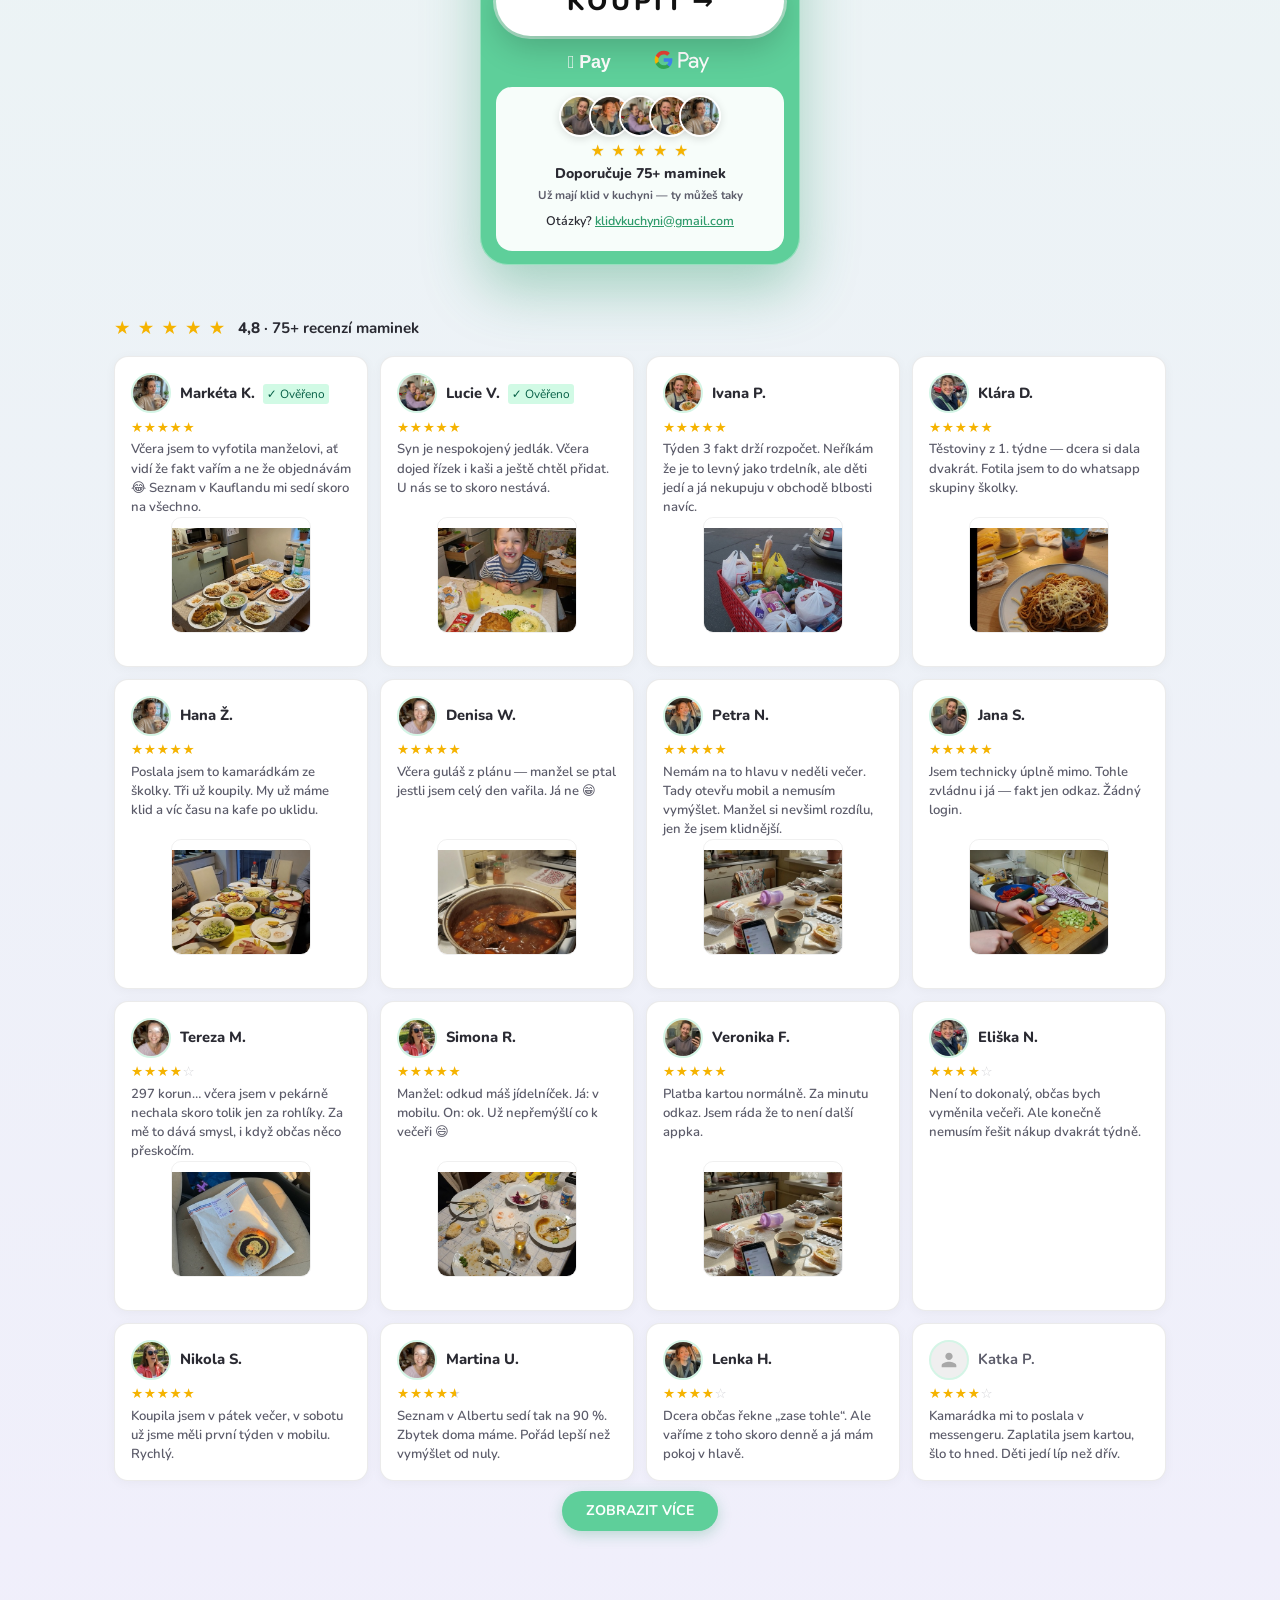
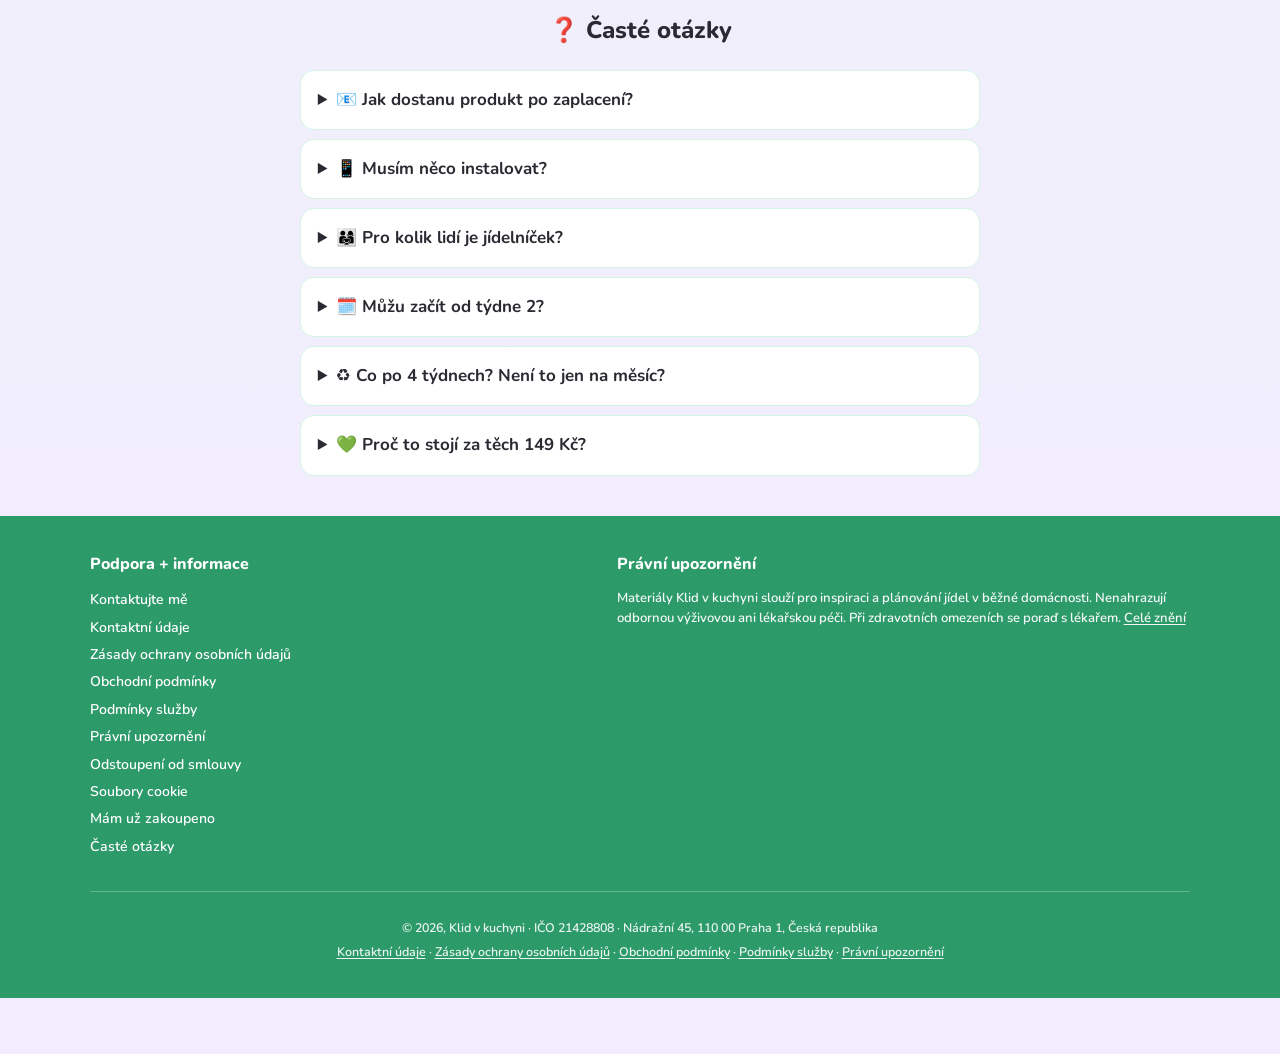
==== commit bfd3a1b6: "Audit technických problémů (pro hypotézu 'nikdo to nechce') - Cena: Omezeno opakování '297 Kč' na mi" ====
--- a/index.html
+++ b/index.html
@@ -52,7 +52,7 @@
           <a class="btn btn--primary" id="btn-koupit-hero" href="#koupit">🛒 Koupit za 149 Kč</a>
           <a class="btn btn--ghost" href="#ukazka" style="font-size:0.85em; padding:0.5em 0.8em; opacity:0.85;">nebo se podívej na ukázku ↓</a>
         </div>
-        <p class="hero__savings"><s>297 Kč</s> 149 Kč <span class="savings-highlight">Ušetříš 148 Kč</span></p>
+        <p class="hero__savings"><span class="savings-highlight">Ušetříš 148 Kč</span></p>
         <p class="hero__note hero__note--social" id="hero-price">
           <span class="hero__faces" aria-hidden="true">
             <img src="images/moms/avatar-05.jpg" alt="" width="20" height="20" loading="lazy" decoding="async" />
@@ -192,7 +192,7 @@
       <section class="bundle" id="balicek">
         <h2 class="section-title">📦 Co dostaneš v balíčku</h2>
         <p class="bundle__intro">
-          Jedna platba <s>297 Kč</s> <strong>149 Kč</strong> — celý měsíc jídla v mobilu. <span class="savings-note">Ušetříš 148 Kč</span> Ne předplatné, ne
+          Jedna platba <strong>149 Kč</strong> — celý měsíc jídla v mobilu. <span class="savings-note">Ušetříš 148 Kč</span> Ne předplatné, ne
           „vyprší za měsíc“. <strong>Přístup navždy</strong> — oblíbené večeře, které dává smysl opakovat.
         </p>
         <ul class="bundle__list">
@@ -274,7 +274,7 @@
           <li><span aria-hidden="true">☕</span> Méně paniky v 17:00 — víš co vařit</li>
         </ul>
         <p class="value-note value-note--center">
-          <s>297 Kč</s> <strong>149 Kč</strong> <span class="savings-note">Ušetříš 148 Kč</span> — tedy <strong>37 Kč za týden</strong> jídla v hlavě, a pak znovu bez další platby.
+          <strong>149 Kč</strong> <span class="savings-note">Ušetříš 148 Kč</span> — tedy <strong>37 Kč za týden</strong> jídla v hlavě, a pak znovu bez další platby.
         </p>
       </section>
 
@@ -326,7 +326,7 @@
           <div class="pricing__hero">
             <p class="pricing__urgency">Připojilo se již přes 75 maminek</p>
             <h2 class="pricing__title" id="pricing-heading">Kompletní balíček</h2>
-            <span class="pricing__old">297 Kč</span>
+            <span class="pricing__old">Původně 297 Kč</span>
             <p class="pricing__price" id="pricing-price">149 Kč</p>
             <p class="pricing__perweek" id="pricing-perweek">37 Kč za jeden týden</p>
             <p class="pricing__savings">Ušetříš 148 Kč</p>
@@ -802,7 +802,7 @@
           <summary>💚 Proč to stojí za těch 149 Kč?</summary>
           <p>
             Méně večerů „co zase vařit“, méně zbytečného v obchodě, klid v hlavě. Jedna platba =
-            měsíc oblíbených receptů <strong>, které budeš chtít opakovat</strong>. <s>297 Kč</s> 149 Kč — tedy cca 37 Kč za
+            měsíc oblíbených receptů <strong>, které budeš chtít opakovat</strong>. Teď 149 Kč — tedy cca 37 Kč za
             týden. <strong>Ušetříš 148 Kč</strong> — ne jednorázovka, která zmizí.
           </p>
         </details>
